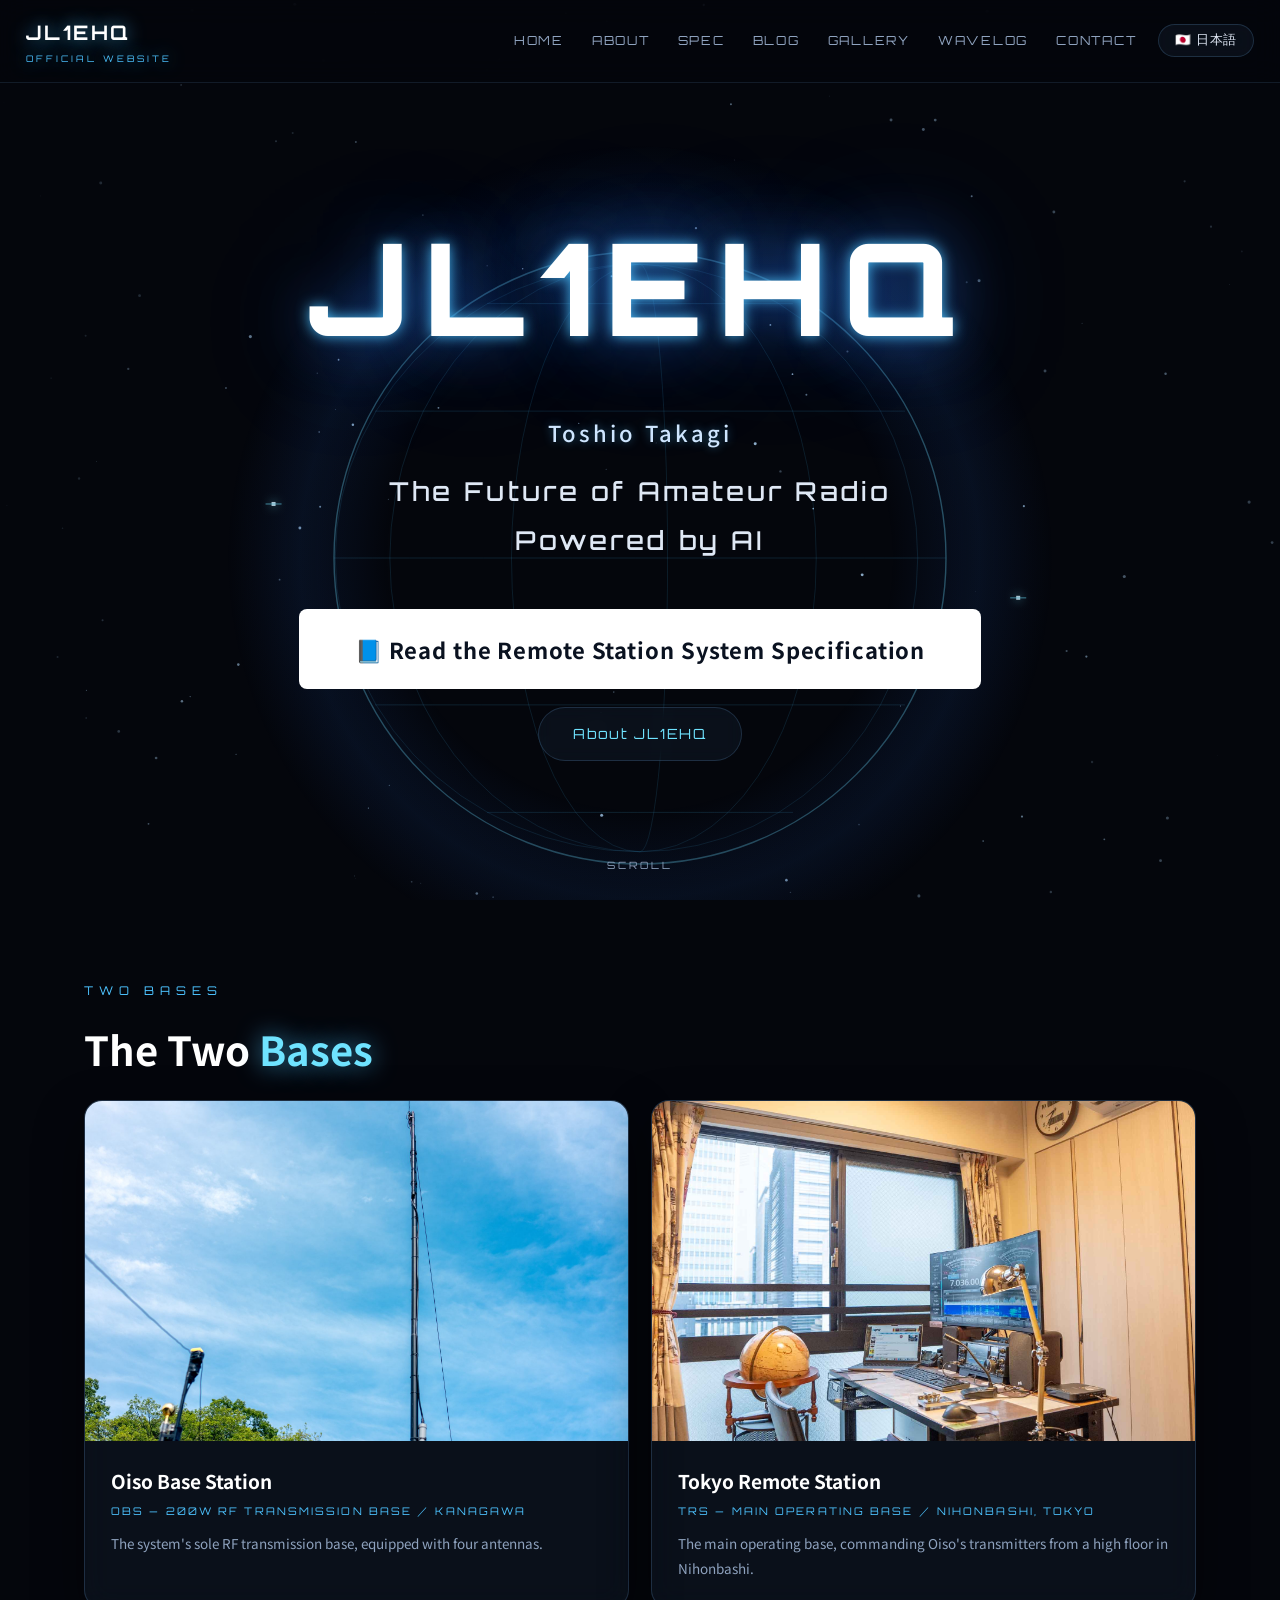
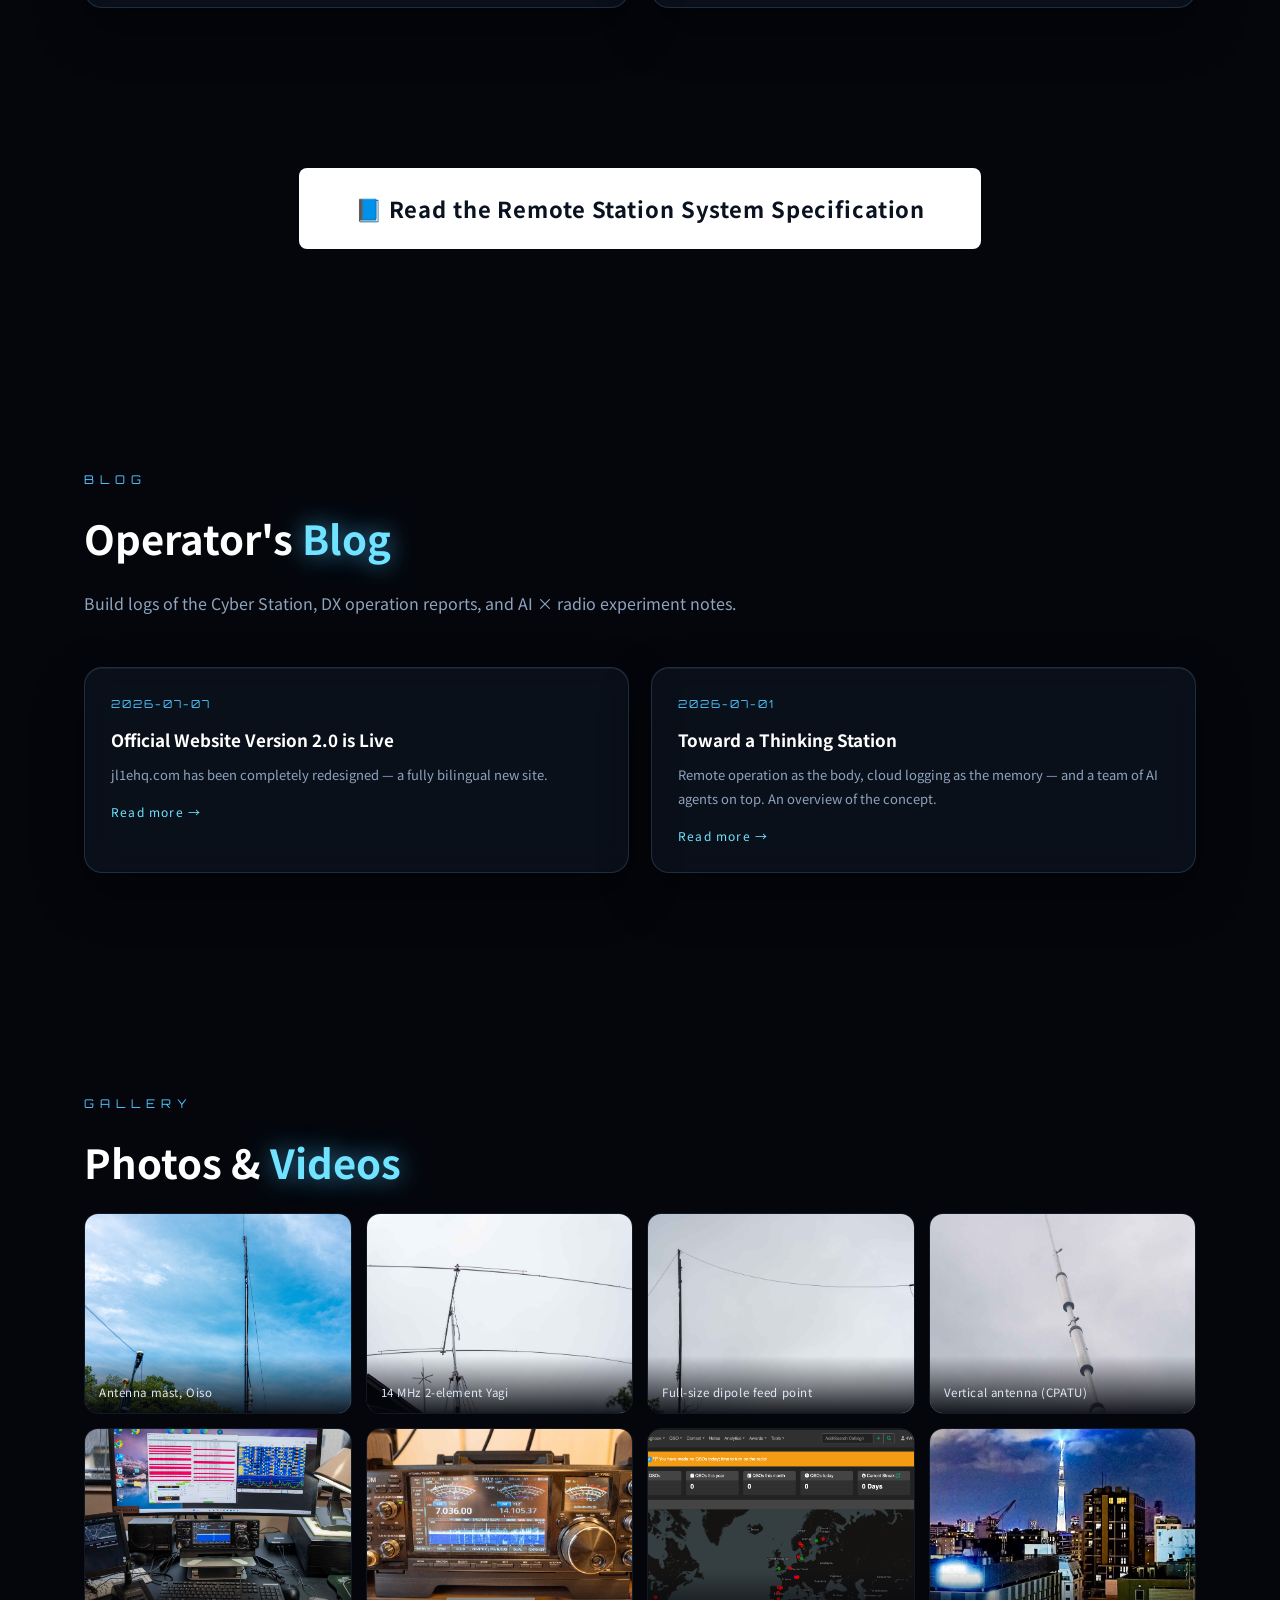
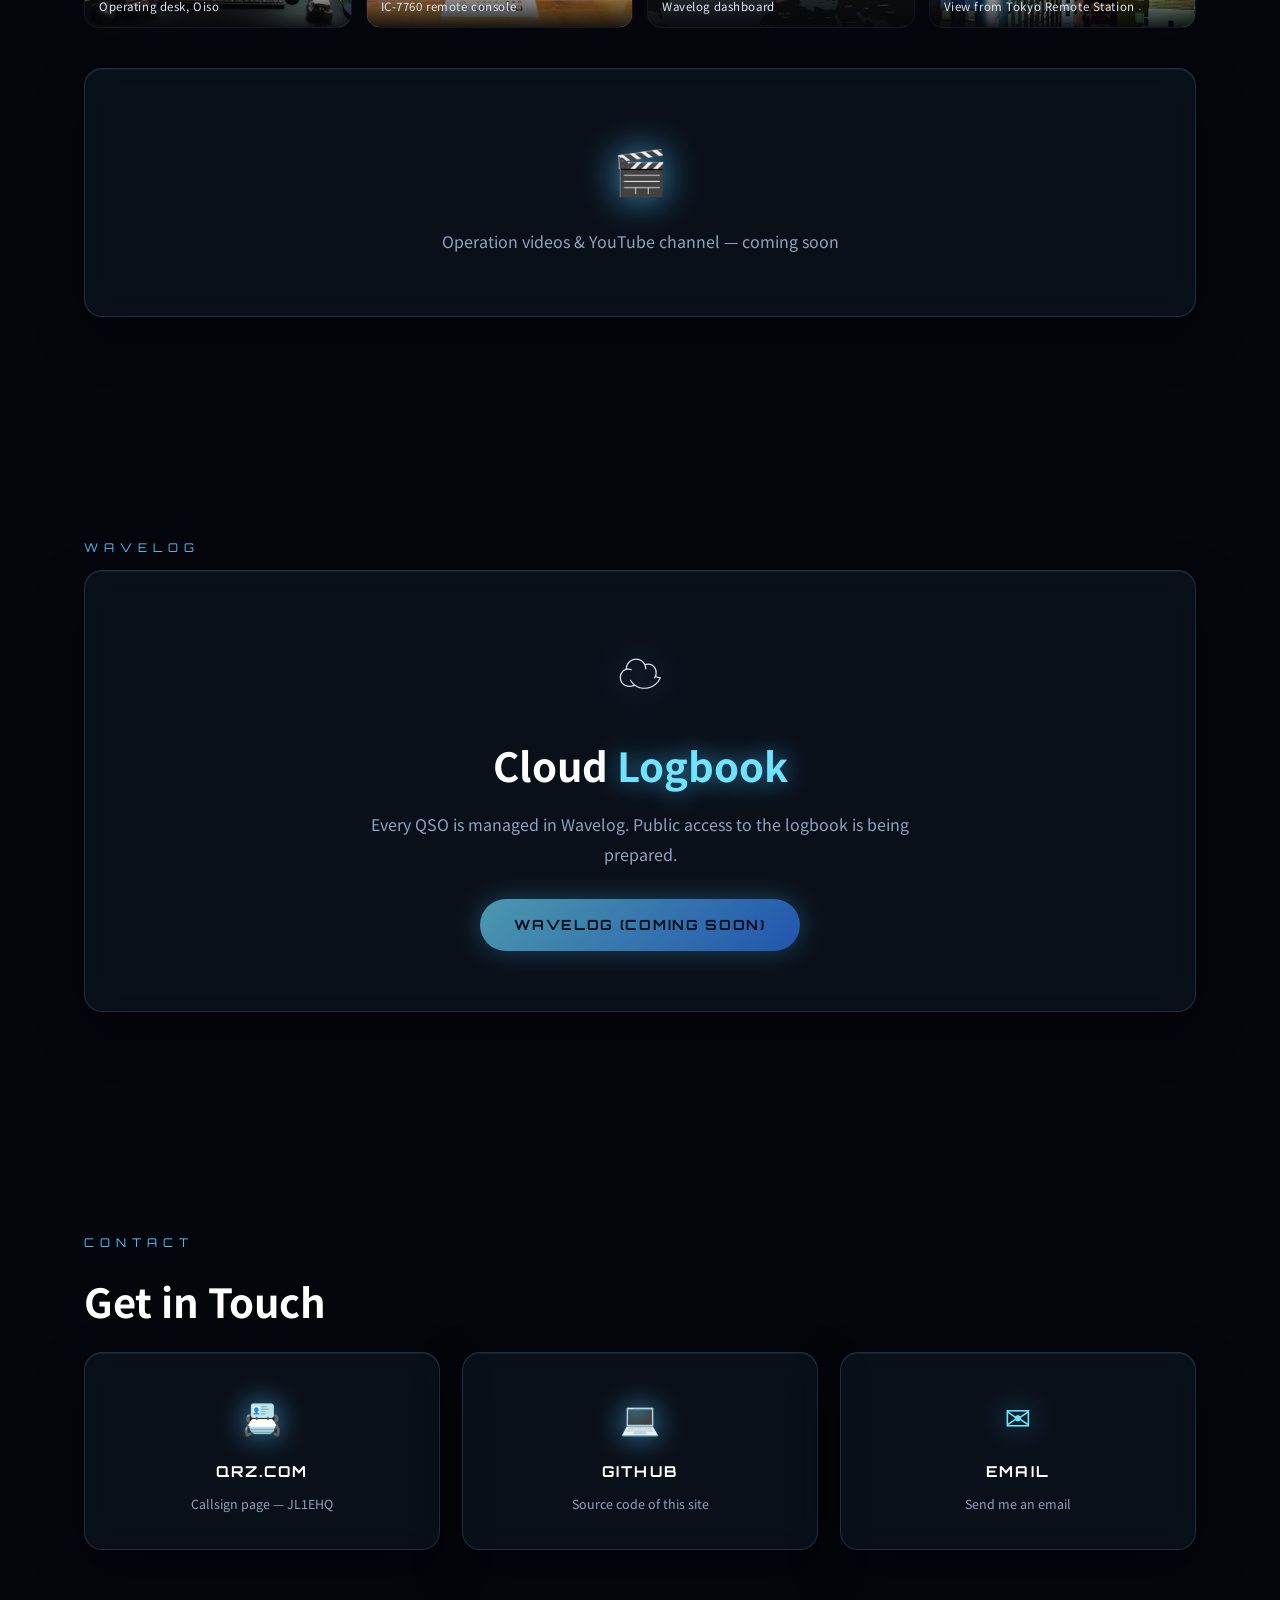
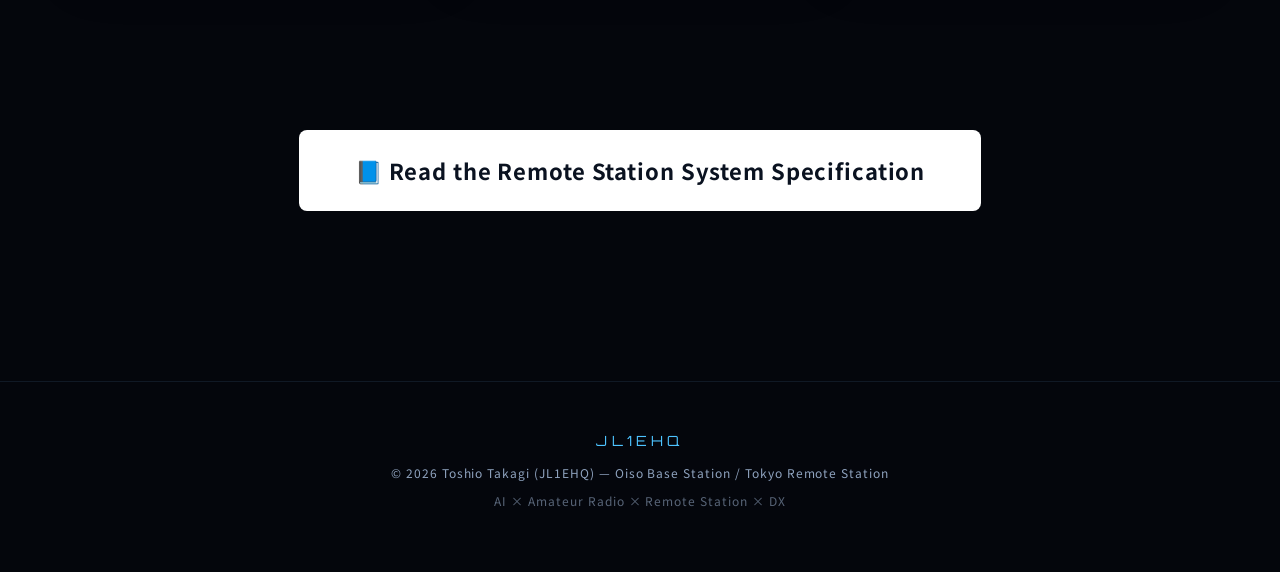
==== index.html @ 2355b031 "Add operator name under JL1EHQ on hero (ja/en) Co-Authored-By: Claude Fable 5 <noreply@anthropic.com" ====
<!DOCTYPE html>
<html lang="ja" class="lang-ja">
<head>
<meta charset="utf-8">
<meta name="viewport" content="width=device-width, initial-scale=1">
<title>JL1EHQ Official Website — AI × Amateur Radio × Remote Station × DX</title>
<meta name="description" content="JL1EHQ（髙木俊郎）公式サイト。AIと共創するアマチュア無線革命 — 大磯200W HF固定局を東京・日本橋から遠隔運用し、クラウドログとAIエージェントで進化する次世代無線局。The Future of Amateur Radio, Powered by AI.">
<meta name="keywords" content="JL1EHQ, アマチュア無線, Amateur Radio, AI, Remote Station, DX, IC-7760, Wavelog, リモート運用">
<link rel="canonical" href="https://jl1ehq.com/">
<!-- OGP -->
<meta property="og:type" content="website">
<meta property="og:site_name" content="JL1EHQ Official Website">
<meta property="og:title" content="JL1EHQ — The Future of Amateur Radio, Powered by AI">
<meta property="og:description" content="AIと共創するアマチュア無線革命。大磯200W HF固定局×東京リモート運用×クラウドログ×AIエージェント。">
<meta property="og:url" content="https://jl1ehq.com/">
<meta property="og:image" content="https://jl1ehq.com/images/antenna_mast.jpg">
<meta name="twitter:card" content="summary_large_image">
<link rel="icon" type="image/svg+xml" href="favicon.svg">
<link rel="apple-touch-icon" href="favicon.svg">
<!-- fonts (minimal external) -->
<link rel="preconnect" href="https://fonts.googleapis.com">
<link rel="preconnect" href="https://fonts.gstatic.com" crossorigin>
<link href="https://fonts.googleapis.com/css2?family=Orbitron:wght@500;700;800&family=Noto+Sans+JP:wght@400;500;700&display=swap" rel="stylesheet">
<link rel="stylesheet" href="assets/v2.css">
<script type="application/ld+json">
{"@context":"https://schema.org","@type":"WebSite","name":"JL1EHQ Official Website","url":"https://jl1ehq.com/","description":"AI × Amateur Radio × Remote Station × DX","author":{"@type":"Person","name":"Toshio Takagi","alternateName":"JL1EHQ"}}
</script>
</head>
<body>

<header class="hdr">
  <a class="logo display" href="#home">JL1EHQ<small>OFFICIAL WEBSITE</small></a>
  <div style="display:flex;align-items:center">
    <nav class="nav" id="nav">
      <a href="#home">HOME</a>
      <a href="spec.html#profile">ABOUT</a>
      <a href="spec.html"><span class="ja">仕様書</span><span class="en">SPEC</span></a>
      <a href="#blog">BLOG</a>
      <a href="#gallery">GALLERY</a>
      <a href="#wavelog">WAVELOG</a>
      <a href="#contact">CONTACT</a>
    </nav>
    <button class="lang-btn" id="langBtn">🇺🇸 English</button>
    <button class="burger" id="burger" aria-label="menu"><span></span><span></span><span></span></button>
  </div>
</header>

<!-- ================= HERO ================= -->
<div class="hero" id="home">
  <canvas id="heroCanvas"></canvas>
  <div class="inner">
    <div class="call display">JL1EHQ</div>
    <div class="op-name">
      <span class="ja">たかぎ・としお（髙木俊郎）</span>
      <span class="en">Toshio Takagi</span>
    </div>
    <div class="sub">
      <span class="ja">AIと共創するアマチュア無線革命</span>
      <span class="en en-line">The Future of Amateur Radio<br>Powered by AI</span>
    </div>
    <div class="cta">
      <a class="btn btn-plain big" href="spec.html"><span class="ja">📘 遠隔操作無線局 システム仕様書を読む</span><span class="en">📘 Read the Remote Station System Specification</span></a>
    </div>
    <div class="cta" style="margin-top:18px">
      <a class="btn btn-ghost" href="spec.html#profile"><span class="ja">JL1EHQについて</span><span class="en">About JL1EHQ</span></a>
    </div>
  </div>
  <div class="scroll-hint display">SCROLL</div>
</div>

<!-- ================= TWO BASES (representative photos) ================= -->
<section id="bases" style="padding-top:80px">
  <div class="sec-label reveal">TWO BASES</div>
  <h2 class="sec-title reveal"><span class="ja">2つの<span class="accent">拠点</span></span><span class="en">The Two <span class="accent">Bases</span></span></h2>
  <div class="station-grid">
    <div class="base-card glass reveal">
      <div class="base-photo"><img src="images/antenna_mast.jpg" alt="Oiso Base Station"></div>
      <div class="base-cap">
        <h3><span class="ja">大磯固定基地局</span><span class="en">Oiso Base Station</span></h3>
        <div class="en-name">OBS — 200W RF TRANSMISSION BASE ／ KANAGAWA</div>
        <p><span class="ja">4基のアンテナ群を空に伸ばす、本システム唯一の電波送信基地。</span><span class="en">The system's sole RF transmission base, equipped with four antennas.</span></p>
      </div>
    </div>
    <div class="base-card glass reveal">
      <div class="base-photo"><img src="images/trs_main.jpg" alt="Tokyo Remote Station"></div>
      <div class="base-cap">
        <h3><span class="ja">東京リモート局</span><span class="en">Tokyo Remote Station</span></h3>
        <div class="en-name">TRS — MAIN OPERATING BASE ／ NIHONBASHI, TOKYO</div>
        <p><span class="ja">日本橋の高層階から大磯の電波を操る、メイン運営基地。</span><span class="en">The main operating base, commanding Oiso's transmitters from a high floor in Nihonbashi.</span></p>
      </div>
    </div>
  </div>
</section>



<!-- ================= SPEC ENTRY (mid) ================= -->
<section style="padding-top:20px;text-align:center">
  <div class="spec-link reveal">
    <a class="btn btn-plain big" href="spec.html"><span class="ja">📘 遠隔操作無線局 システム仕様書を読む</span><span class="en">📘 Read the Remote Station System Specification</span></a>
  </div>
</section>

<!-- ================= BLOG ================= -->
<section id="blog">
  <div class="sec-label reveal">BLOG</div>
  <h2 class="sec-title reveal"><span class="ja">局長<span class="accent">ブログ</span></span><span class="en">Operator's <span class="accent">Blog</span></span></h2>
  <p class="sec-lead reveal"><span class="ja">サイバー局の構築記録、DX運用レポート、AI×無線の実験ノート。</span><span class="en">Build logs of the Cyber Station, DX operation reports, and AI × radio experiment notes.</span></p>
  <div class="blog-grid" id="blogGrid"></div>
</section>

<!-- ================= GALLERY ================= -->
<section id="gallery">
  <div class="sec-label reveal">GALLERY</div>
  <h2 class="sec-title reveal"><span class="ja">フォト＆<span class="accent">ムービー</span></span><span class="en">Photos &amp; <span class="accent">Videos</span></span></h2>
  <div class="gallery-grid reveal">
    <div class="g-item"><img src="images/antenna_mast.jpg" alt="" loading="lazy"><div class="cap"><span class="ja">アンテナマスト（大磯）</span><span class="en">Antenna mast, Oiso</span></div></div>
    <div class="g-item"><img src="images/image_007.jpg" alt="" loading="lazy"><div class="cap"><span class="ja">14MHz 2エレ八木</span><span class="en">14 MHz 2-element Yagi</span></div></div>
    <div class="g-item"><img src="images/image_008.jpg" alt="" loading="lazy"><div class="cap"><span class="ja">フルサイズダイポール給電部</span><span class="en">Full-size dipole feed point</span></div></div>
    <div class="g-item"><img src="images/image_009.jpg" alt="" loading="lazy"><div class="cap"><span class="ja">バーチカルアンテナ</span><span class="en">Vertical antenna (CPATU)</span></div></div>
    <div class="g-item"><img src="images/image_004.jpg" alt="" loading="lazy"><div class="cap"><span class="ja">大磯 運用卓</span><span class="en">Operating desk, Oiso</span></div></div>
    <div class="g-item"><img src="images/image_015.jpg" alt="" loading="lazy"><div class="cap"><span class="ja">IC-7760 リモートコンソール</span><span class="en">IC-7760 remote console</span></div></div>
    <div class="g-item"><img src="images/image_038.png" alt="" loading="lazy"><div class="cap"><span class="ja">Wavelog ダッシュボード</span><span class="en">Wavelog dashboard</span></div></div>
    <div class="g-item"><img src="images/image_016.jpg" alt="" loading="lazy"><div class="cap"><span class="ja">東京リモート局からの眺望</span><span class="en">View from Tokyo Remote Station</span></div></div>
  </div>
  <div class="video-wrap reveal">
    <div class="wavelog-box glass" id="videoPlaceholder">
      <div class="icon">🎬</div>
      <p style="color:var(--text-dim)"><span class="ja">運用動画・YouTube チャンネルは近日公開</span><span class="en">Operation videos &amp; YouTube channel — coming soon</span></p>
    </div>
  </div>
</section>

<!-- ================= WAVELOG ================= -->
<section id="wavelog">
  <div class="sec-label reveal">WAVELOG</div>
  <div class="wavelog-box glass reveal">
    <div class="icon">☁️</div>
    <h2 class="sec-title" style="margin-bottom:8px"><span class="ja">クラウド<span class="accent">ログブック</span></span><span class="en">Cloud <span class="accent">Logbook</span></span></h2>
    <p class="sec-lead" style="margin:0 auto 30px;max-width:560px"><span class="ja">全QSOはWavelogで一元管理。ログブックの一般公開は準備中です。</span><span class="en">Every QSO is managed in Wavelog. Public access to the logbook is being prepared.</span></p>
    <a class="btn btn-primary" href="#wavelog" aria-disabled="true" style="opacity:.65;cursor:default">WAVELOG <span class="ja">（準備中）</span><span class="en">(COMING SOON)</span></a>
  </div>
</section>

<!-- ================= CONTACT ================= -->
<section id="contact">
  <div class="sec-label reveal">CONTACT</div>
  <h2 class="sec-title reveal"><span class="ja">コンタクト</span><span class="en">Get in Touch</span></h2>
  <div class="contact-grid">
    <a class="contact-card glass reveal" href="https://www.qrz.com/db/JL1EHQ" target="_blank" rel="noopener">
      <div class="icon">📇</div><h3>QRZ.COM</h3>
      <p><span class="ja">JL1EHQ の局情報ページ</span><span class="en">Callsign page — JL1EHQ</span></p>
    </a>
    <a class="contact-card glass reveal" href="https://github.com/tkgtokyo2014-web" target="_blank" rel="noopener">
      <div class="icon">💻</div><h3>GITHUB</h3>
      <p><span class="ja">このサイトのソースコード</span><span class="en">Source code of this site</span></p>
    </a>
    <a class="contact-card glass reveal" href="#contact" id="emailLink">
      <div class="icon">✉️</div><h3>EMAIL</h3>
      <p><span class="ja">メールでのご連絡はこちら</span><span class="en">Send me an email</span></p>
    </a>
  </div>
</section>

<section style="padding-top:40px;text-align:center">
  <div class="spec-link reveal">
    <a class="btn btn-plain big" href="spec.html"><span class="ja">📘 遠隔操作無線局 システム仕様書を読む</span><span class="en">📘 Read the Remote Station System Specification</span></a>
  </div>
</section>

<footer>
  <div class="f-call display">JL1EHQ</div>
  <div><span class="ja">© 2026 髙木俊郎（JL1EHQ）— Oiso Base Station ／ Tokyo Remote Station</span>
  <span class="en">© 2026 Toshio Takagi (JL1EHQ) — Oiso Base Station / Tokyo Remote Station</span></div>
  <div style="margin-top:6px;opacity:.6">AI × Amateur Radio × Remote Station × DX</div>
</footer>

<!-- article overlay -->
<div class="article-view" id="articleView">
  <div class="article-inner glass">
    <button class="article-close" id="articleClose"><span class="ja">✕ 閉じる</span><span class="en">✕ Close</span></button>
    <div id="articleBody"></div>
  </div>
</div>

<!-- lightbox -->
<div class="lightbox" id="lightbox">
  <img id="lbImg" alt="">
  <div class="lb-cap" id="lbCap"></div>
</div>

<script src="assets/v2.js"></script>
</body>
</html>
---- assets/v2.css ----
/* ============================================================
   JL1EHQ Official Website — Version 2.0
   Theme: AI × Amateur Radio × Remote Station × DX
   Design: futuristic / luxury / black / blue-glow / glass
   ============================================================ */
:root {
  --bg: #04060c;
  --bg-2: #070b16;
  --glow: #4dc3ff;
  --glow-2: #2f7cff;
  --cyan: #6fe3ff;
  --text: #dfe8f5;
  --text-dim: #8fa3bf;
  --gold: #d4af6a;
  --glass: rgba(120, 180, 255, 0.06);
  --glass-border: rgba(120, 190, 255, 0.18);
  --radius: 18px;
}
* { box-sizing: border-box; margin: 0; padding: 0; }
html { scroll-behavior: smooth; }
body {
  background: var(--bg);
  color: var(--text);
  font-family: "Noto Sans JP", "Hiragino Sans", system-ui, sans-serif;
  line-height: 1.85;
  overflow-x: hidden;
}
img { max-width: 100%; display: block; }
a { color: var(--cyan); text-decoration: none; }

/* ---- language toggle (CSS-driven) ---- */
html.lang-en .ja { display: none !important; }
html.lang-ja .en { display: none !important; }

.display { font-family: "Orbitron", "Noto Sans JP", sans-serif; letter-spacing: .12em; }

/* ============ header ============ */
.hdr {
  position: fixed; inset: 0 0 auto 0; z-index: 100;
  display: flex; align-items: center; justify-content: space-between;
  padding: 14px 26px;
  background: rgba(4, 6, 12, 0.55);
  backdrop-filter: blur(14px); -webkit-backdrop-filter: blur(14px);
  border-bottom: 1px solid rgba(120, 190, 255, 0.12);
}
.hdr .logo {
  font-size: 20px; color: #fff; font-weight: 700;
  text-shadow: 0 0 18px rgba(77, 195, 255, .8);
}
.hdr .logo small { display: block; font-size: 9px; color: var(--glow); letter-spacing: .34em; font-weight: 400; }
.nav { display: flex; gap: 4px; align-items: center; }
.nav a {
  color: var(--text-dim); font-size: 12.5px; letter-spacing: .14em;
  padding: 8px 12px; border-radius: 8px; transition: .25s;
  font-family: "Orbitron", sans-serif;
}
.nav a:hover { color: #fff; background: rgba(77,195,255,.1); text-shadow: 0 0 12px var(--glow); }
.lang-btn {
  margin-left: 10px; cursor: pointer;
  border: 1px solid var(--glass-border); border-radius: 999px;
  background: var(--glass); color: var(--text);
  padding: 7px 16px; font-size: 12.5px; letter-spacing: .05em;
  transition: .25s; backdrop-filter: blur(8px);
}
.lang-btn:hover { border-color: var(--glow); box-shadow: 0 0 16px rgba(77,195,255,.35); }
.burger { display: none; background: none; border: none; cursor: pointer; padding: 8px; }
.burger span { display: block; width: 22px; height: 2px; background: var(--cyan); margin: 5px 0; border-radius: 2px; transition: .3s; }

/* ============ hero ============ */
.hero {
  position: relative; min-height: 100svh;
  display: flex; flex-direction: column; justify-content: center; align-items: center;
  text-align: center; padding: 90px 20px 60px; overflow: hidden;
}
#heroCanvas { position: absolute; inset: 0; width: 100%; height: 100%; }
.hero::after {
  content: ""; position: absolute; inset: 0;
  background: radial-gradient(ellipse at 50% 62%, transparent 30%, var(--bg) 92%);
  pointer-events: none;
}
.hero > .inner { position: relative; z-index: 2; }
.hero .call {
  font-size: clamp(56px, 11vw, 128px); font-weight: 800; color: #fff;
  text-shadow: 0 0 14px rgba(77,195,255,.9), 0 0 60px rgba(47,124,255,.55), 0 0 120px rgba(47,124,255,.35);
  animation: pulse-glow 4.5s ease-in-out infinite;
}
@keyframes pulse-glow {
  0%,100% { text-shadow: 0 0 14px rgba(77,195,255,.9), 0 0 60px rgba(47,124,255,.5); }
  50%      { text-shadow: 0 0 22px rgba(111,227,255,1), 0 0 90px rgba(47,124,255,.8), 0 0 160px rgba(47,124,255,.5); }
}
.hero .op-name {
  margin-top: 6px; font-size: clamp(15px, 2.4vw, 22px);
  color: #cfe6ff; letter-spacing: .14em; font-weight: 500;
  text-shadow: 0 0 10px rgba(77,195,255,.45);
}
.hero .sub {
  margin-top: 14px; font-size: clamp(16px, 3vw, 26px);
  color: var(--text); letter-spacing: .12em; font-weight: 500;
}
.hero .sub .en-line { font-family: "Orbitron", sans-serif; }
.hero .tags { margin-top: 30px; display: flex; flex-wrap: wrap; gap: 10px; justify-content: center; }
.hero .tags span {
  border: 1px solid var(--glass-border); background: var(--glass);
  backdrop-filter: blur(10px); border-radius: 999px;
  padding: 7px 18px; font-size: 12px; letter-spacing: .18em; color: var(--cyan);
  font-family: "Orbitron", sans-serif;
}
.hero .cta { margin-top: 44px; display: flex; gap: 16px; flex-wrap: wrap; justify-content: center; }
.btn {
  display: inline-block; padding: 13px 34px; border-radius: 999px;
  font-size: 14px; letter-spacing: .12em; transition: .3s; cursor: pointer;
  font-family: "Orbitron", "Noto Sans JP", sans-serif;
}
.btn-primary {
  color: #02101c; background: linear-gradient(135deg, var(--cyan), var(--glow-2));
  box-shadow: 0 0 26px rgba(77,195,255,.45); font-weight: 700;
}
.btn-primary:hover { box-shadow: 0 0 46px rgba(77,195,255,.8); transform: translateY(-2px); }
.btn-plain {
  background: #fff; color: #0a1220; font-weight: 700; border-radius: 8px;
  font-family: "Noto Sans JP", sans-serif; letter-spacing: .04em;
}
.btn-plain:hover { background: #e8eef7; transform: translateY(-2px); }
.btn-plain.big { font-size: clamp(17px, 2.4vw, 22px); padding: 20px 56px; }
.btn-ghost { color: var(--cyan); border: 1px solid var(--glass-border); background: var(--glass); backdrop-filter: blur(8px); }
.btn-ghost:hover { border-color: var(--glow); box-shadow: 0 0 22px rgba(77,195,255,.35); transform: translateY(-2px); }
.scroll-hint {
  position: absolute; bottom: 26px; left: 50%; transform: translateX(-50%);
  color: var(--text-dim); font-size: 10px; letter-spacing: .3em; z-index: 2;
  animation: floaty 2.6s ease-in-out infinite;
}
@keyframes floaty { 0%,100% { transform: translate(-50%, 0);} 50% { transform: translate(-50%, 8px);} }

/* ============ sections ============ */
section { position: relative; padding: 110px 24px; max-width: 1160px; margin: 0 auto; }
.sec-label {
  font-family: "Orbitron", sans-serif; color: var(--glow);
  font-size: 12px; letter-spacing: .5em; margin-bottom: 10px;
}
.sec-title { font-size: clamp(26px, 4.5vw, 40px); color: #fff; font-weight: 700; margin-bottom: 14px; }
.sec-title .accent { color: var(--cyan); text-shadow: 0 0 24px rgba(77,195,255,.7); }
.sec-lead { color: var(--text-dim); max-width: 720px; margin-bottom: 48px; }

/* reveal on scroll */
.reveal { opacity: 0; transform: translateY(34px); transition: opacity .8s ease, transform .8s ease; }
.reveal.on { opacity: 1; transform: none; }

/* glass card */
.glass {
  background: var(--glass);
  border: 1px solid var(--glass-border);
  border-radius: var(--radius);
  backdrop-filter: blur(14px); -webkit-backdrop-filter: blur(14px);
  box-shadow: inset 0 1px 0 rgba(255,255,255,.06), 0 20px 50px rgba(0,0,0,.45);
  transition: .35s;
}
.glass:hover { border-color: rgba(120,190,255,.4); box-shadow: inset 0 1px 0 rgba(255,255,255,.08), 0 24px 60px rgba(0,0,0,.5), 0 0 40px rgba(47,124,255,.15); transform: translateY(-4px); }

/* ============ cyber station ============ */
.grid { display: grid; gap: 22px; }
.grid.c3 { grid-template-columns: repeat(auto-fit, minmax(300px, 1fr)); }
.cyber-card { padding: 30px 28px; position: relative; overflow: hidden; }
.cyber-card::before {
  content: ""; position: absolute; top: 0; left: 0; right: 0; height: 1px;
  background: linear-gradient(90deg, transparent, var(--glow), transparent);
  opacity: .6;
}
.cyber-card .icon { font-size: 30px; margin-bottom: 14px; filter: drop-shadow(0 0 12px rgba(77,195,255,.7)); }
.cyber-card h3 { font-family: "Orbitron", "Noto Sans JP", sans-serif; color: #fff; font-size: 17px; letter-spacing: .08em; margin-bottom: 4px; }
.cyber-card .jp-name { color: var(--glow); font-size: 12px; margin-bottom: 12px; letter-spacing: .1em; }
.cyber-card p { color: var(--text-dim); font-size: 13.5px; }
.ver-badge {
  display: inline-block; margin-bottom: 26px;
  border: 1px solid rgba(212,175,106,.5); color: var(--gold);
  padding: 6px 20px; border-radius: 999px; font-size: 12px; letter-spacing: .3em;
  font-family: "Orbitron", sans-serif;
  box-shadow: 0 0 18px rgba(212,175,106,.15);
}

/* ============ two bases ============ */
.base-card { overflow: hidden; padding: 0; }
.base-photo { overflow: hidden; aspect-ratio: 16/10; }
.base-photo img { width: 100%; height: 100%; object-fit: cover; transition: .6s; }
.base-card:hover .base-photo img { transform: scale(1.05); }
.base-cap { padding: 22px 26px 26px; }
.base-cap h3 { color: #fff; font-size: 19px; margin-bottom: 4px; }
.base-cap .en-name { color: var(--glow); font-family: "Orbitron", sans-serif; font-size: 10.5px; letter-spacing: .2em; margin-bottom: 10px; }
.base-cap p { color: var(--text-dim); font-size: 13.5px; }

/* ============ about ============ */
.about-grid { display: grid; grid-template-columns: 300px 1fr; gap: 48px; align-items: start; }
.about-grid .photo { border-radius: var(--radius); overflow: hidden; position: relative; }
.about-grid .photo img { filter: saturate(.95); }
.about-grid .photo::after {
  content: ""; position: absolute; inset: 0;
  border: 1px solid var(--glass-border); border-radius: var(--radius);
  box-shadow: inset 0 0 40px rgba(4,6,12,.35);
}
.about-name { font-size: 24px; color: #fff; margin-bottom: 2px; }
.about-call { color: var(--cyan); font-family: "Orbitron", sans-serif; font-size: 13px; letter-spacing: .2em; margin-bottom: 22px; }
.about-text p { color: var(--text-dim); font-size: 14.5px; margin-bottom: 14px; }
.about-text b { color: var(--text); }
.timeline { margin-top: 28px; border-left: 1px solid var(--glass-border); padding-left: 22px; }
.timeline li { list-style: none; margin-bottom: 14px; position: relative; font-size: 13.5px; color: var(--text-dim); }
.timeline li::before {
  content: ""; position: absolute; left: -26px; top: 8px;
  width: 7px; height: 7px; border-radius: 50%;
  background: var(--glow); box-shadow: 0 0 10px var(--glow);
}
.timeline .t { color: var(--cyan); font-family: "Orbitron", sans-serif; font-size: 11px; letter-spacing: .1em; display: block; }

/* ============ station ============ */
.station-grid { display: grid; grid-template-columns: 1fr 1fr; gap: 22px; }
.station-card { padding: 28px; }
.station-card img { border-radius: 12px; margin-bottom: 18px; border: 1px solid rgba(120,190,255,.12); }
.station-card h3 { color: #fff; font-size: 18px; margin-bottom: 2px; }
.station-card .en-name { color: var(--glow); font-family: "Orbitron", sans-serif; font-size: 11px; letter-spacing: .22em; margin-bottom: 12px; }
.station-card p { color: var(--text-dim); font-size: 13.5px; }
.diagram-wrap { margin-top: 22px; padding: 26px; }
.diagram-wrap img { border-radius: 12px; background: #fff; }
.spec-link { margin-top: 30px; text-align: center; }

/* ============ blog ============ */
.blog-grid { display: grid; grid-template-columns: repeat(auto-fit, minmax(300px, 1fr)); gap: 22px; }
.post-card { padding: 26px 26px 22px; cursor: pointer; }
.post-card .date { color: var(--glow); font-family: "Orbitron", sans-serif; font-size: 11px; letter-spacing: .18em; }
.post-card h3 { color: #fff; font-size: 17px; margin: 10px 0 8px; }
.post-card p { color: var(--text-dim); font-size: 13px; }
.post-card .more { display: inline-block; margin-top: 14px; color: var(--cyan); font-size: 12px; letter-spacing: .1em; }
/* article view */
.article-view { position: fixed; inset: 0; z-index: 200; overflow-y: auto; background: rgba(4,6,12,.92); backdrop-filter: blur(18px); display: none; }
.article-view.open { display: block; }
.article-inner { max-width: 780px; margin: 70px auto 80px; padding: 46px 42px; }
.article-inner h1 { color: #fff; font-size: 26px; margin-bottom: 6px; }
.article-inner .meta { color: var(--glow); font-family: "Orbitron", sans-serif; font-size: 11px; letter-spacing: .2em; margin-bottom: 28px; }
.article-inner h2 { color: var(--cyan); font-size: 19px; margin: 30px 0 12px; }
.article-inner h3 { color: #fff; font-size: 16px; margin: 24px 0 10px; }
.article-inner p, .article-inner li { color: var(--text-dim); font-size: 14.5px; margin-bottom: 12px; }
.article-inner ul { padding-left: 22px; }
.article-inner img { border-radius: 12px; margin: 18px 0; }
.article-inner code { background: rgba(77,195,255,.1); border-radius: 4px; padding: 1px 7px; color: var(--cyan); font-size: 13px; }
.article-close {
  position: sticky; top: 18px; margin-left: auto; display: block;
  background: var(--glass); border: 1px solid var(--glass-border); color: var(--text);
  border-radius: 999px; padding: 8px 22px; cursor: pointer; backdrop-filter: blur(8px);
}
.article-close:hover { border-color: var(--glow); }

/* ============ gallery ============ */
.gallery-grid { display: grid; grid-template-columns: repeat(auto-fill, minmax(240px, 1fr)); gap: 14px; }
.g-item { position: relative; border-radius: 14px; overflow: hidden; cursor: pointer; border: 1px solid rgba(120,190,255,.1); aspect-ratio: 4/3; }
.g-item img { width: 100%; height: 100%; object-fit: cover; transition: .5s; }
.g-item:hover img { transform: scale(1.06); }
.g-item .cap {
  position: absolute; inset: auto 0 0 0; padding: 26px 14px 10px;
  background: linear-gradient(transparent, rgba(4,6,12,.9));
  color: var(--text); font-size: 11.5px; letter-spacing: .05em;
}
.lightbox {
  position: fixed; inset: 0; z-index: 300; background: rgba(2,4,9,.94);
  display: none; align-items: center; justify-content: center; flex-direction: column; padding: 30px;
}
.lightbox.open { display: flex; }
.lightbox img { max-width: min(1100px, 92vw); max-height: 80vh; object-fit: contain; border-radius: 10px; box-shadow: 0 0 80px rgba(47,124,255,.25); }
.lightbox .lb-cap { color: var(--text-dim); margin-top: 16px; font-size: 13px; }
.video-wrap { margin-top: 40px; }
.video-frame { position: relative; padding-top: 56.25%; border-radius: var(--radius); overflow: hidden; border: 1px solid var(--glass-border); }
.video-frame iframe { position: absolute; inset: 0; width: 100%; height: 100%; border: 0; }

/* ============ wavelog / contact ============ */
.wavelog-box { text-align: center; padding: 60px 30px; }
.wavelog-box .icon { font-size: 44px; margin-bottom: 16px; filter: drop-shadow(0 0 18px rgba(77,195,255,.8)); }
.contact-grid { display: grid; grid-template-columns: repeat(auto-fit, minmax(240px, 1fr)); gap: 22px; }
.contact-card { padding: 34px 28px; text-align: center; display: block; }
.contact-card .icon { font-size: 32px; margin-bottom: 12px; filter: drop-shadow(0 0 14px rgba(77,195,255,.7)); }
.contact-card h3 { color: #fff; font-family: "Orbitron", sans-serif; font-size: 15px; letter-spacing: .14em; margin-bottom: 6px; }
.contact-card p { color: var(--text-dim); font-size: 12.5px; }

/* ============ footer ============ */
footer {
  margin-top: 60px; padding: 46px 24px 60px; text-align: center;
  border-top: 1px solid rgba(120,190,255,.1);
  color: var(--text-dim); font-size: 12px; letter-spacing: .08em;
}
footer .f-call { font-family: "Orbitron", sans-serif; color: var(--glow); letter-spacing: .3em; font-size: 14px; margin-bottom: 8px; }

/* ============ responsive ============ */
@media (max-width: 900px) {
  .nav {
    position: fixed; top: 62px; right: 0; flex-direction: column; align-items: flex-end;
    background: rgba(4,6,12,.92); backdrop-filter: blur(16px);
    padding: 18px 26px 22px; border-radius: 0 0 0 18px;
    border: 1px solid rgba(120,190,255,.12); border-top: none;
    transform: translateX(110%); transition: .35s;
  }
  .nav.open { transform: none; }
  .burger { display: block; }
  .about-grid { grid-template-columns: 1fr; }
  .about-grid .photo { max-width: 260px; }
  .station-grid { grid-template-columns: 1fr; }
  section { padding: 80px 20px; }
  .article-inner { margin: 20px 12px 40px; padding: 30px 22px; }
}
@media (prefers-reduced-motion: reduce) {
  .reveal { transition: none; opacity: 1; transform: none; }
  .hero .call { animation: none; }
}
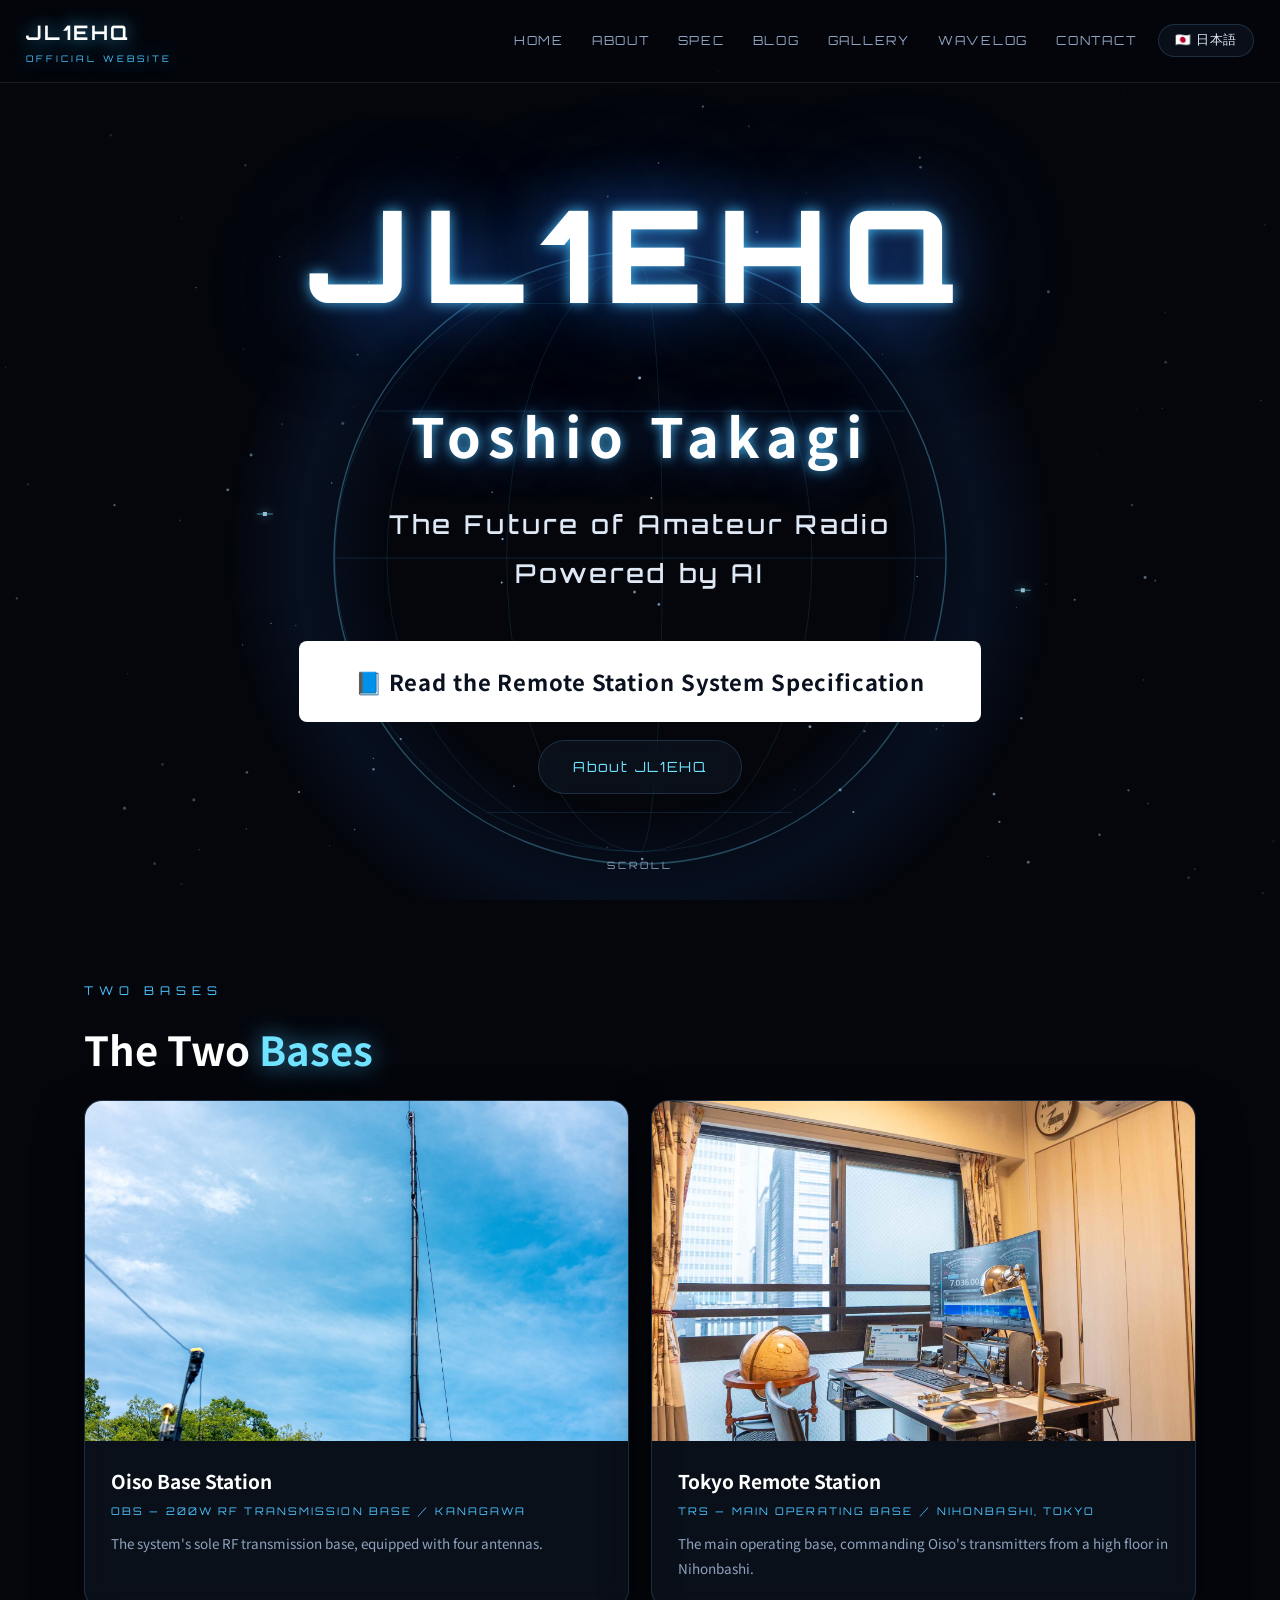
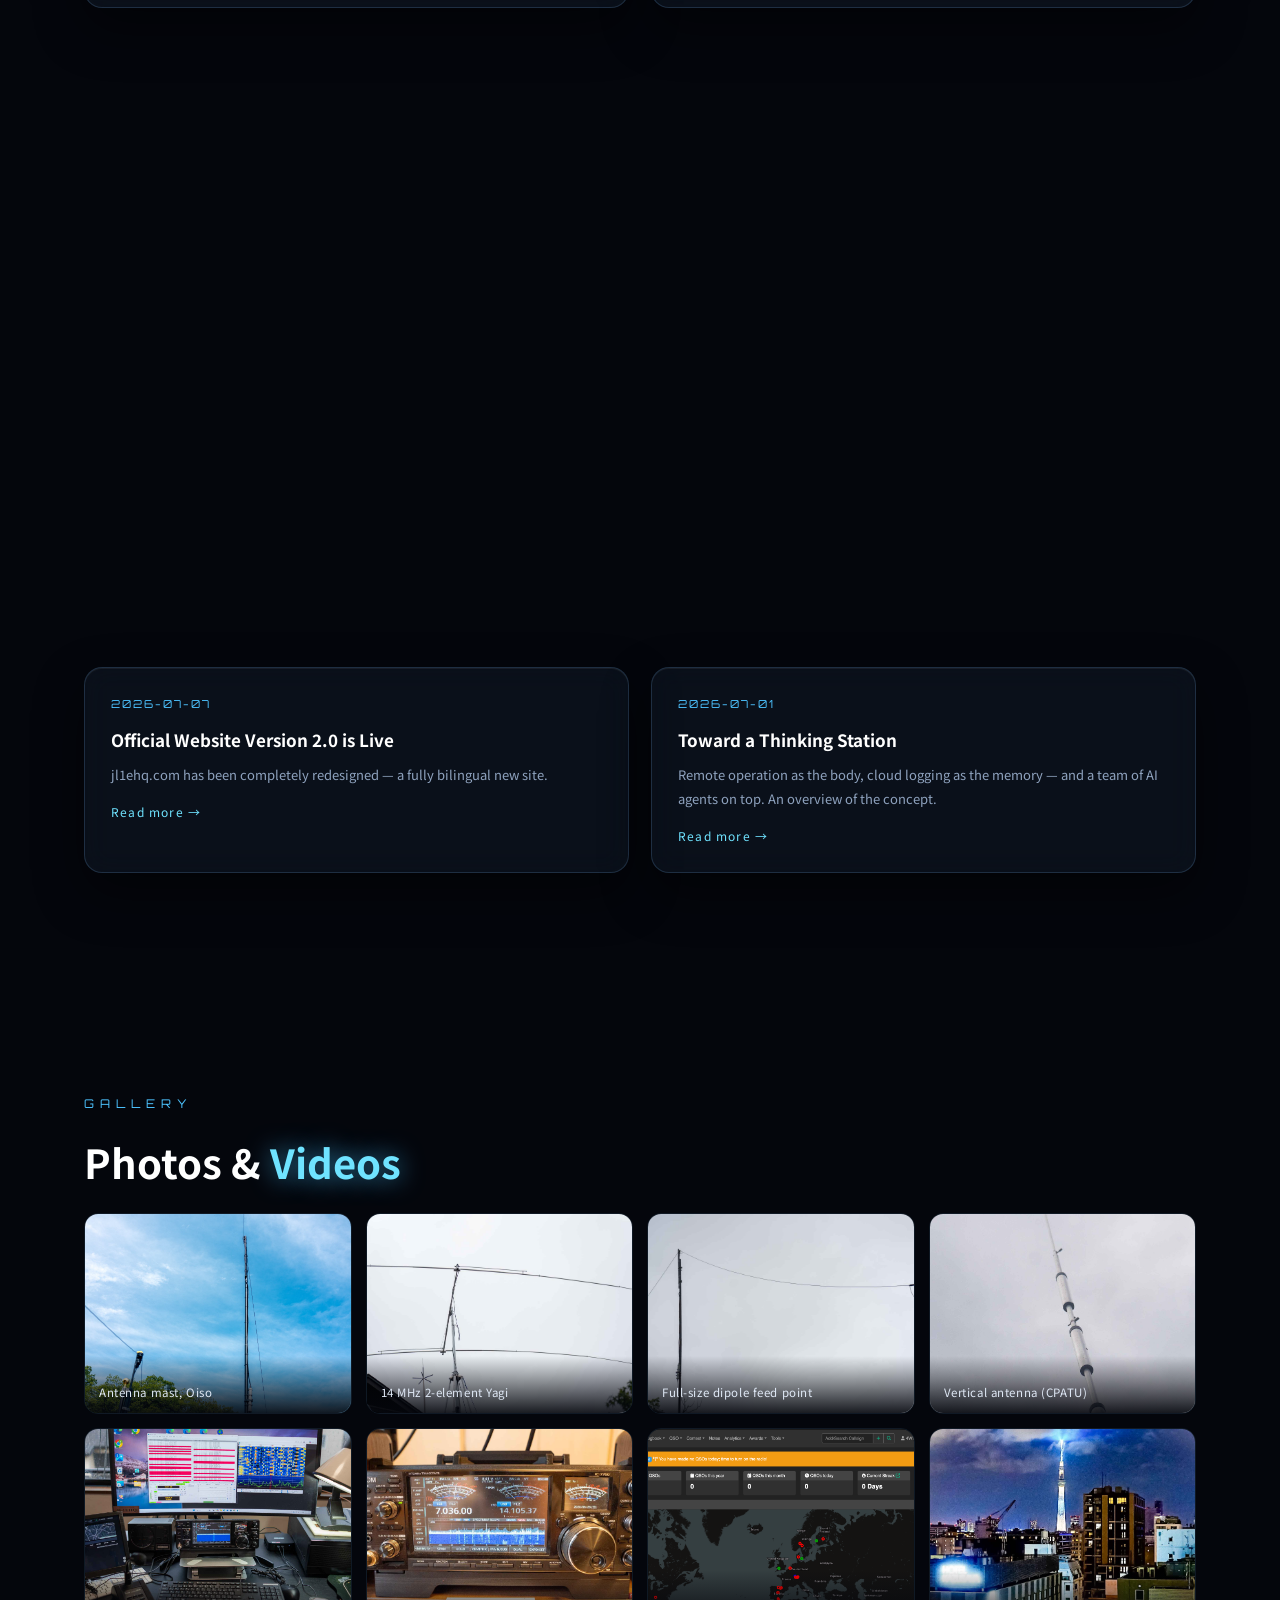
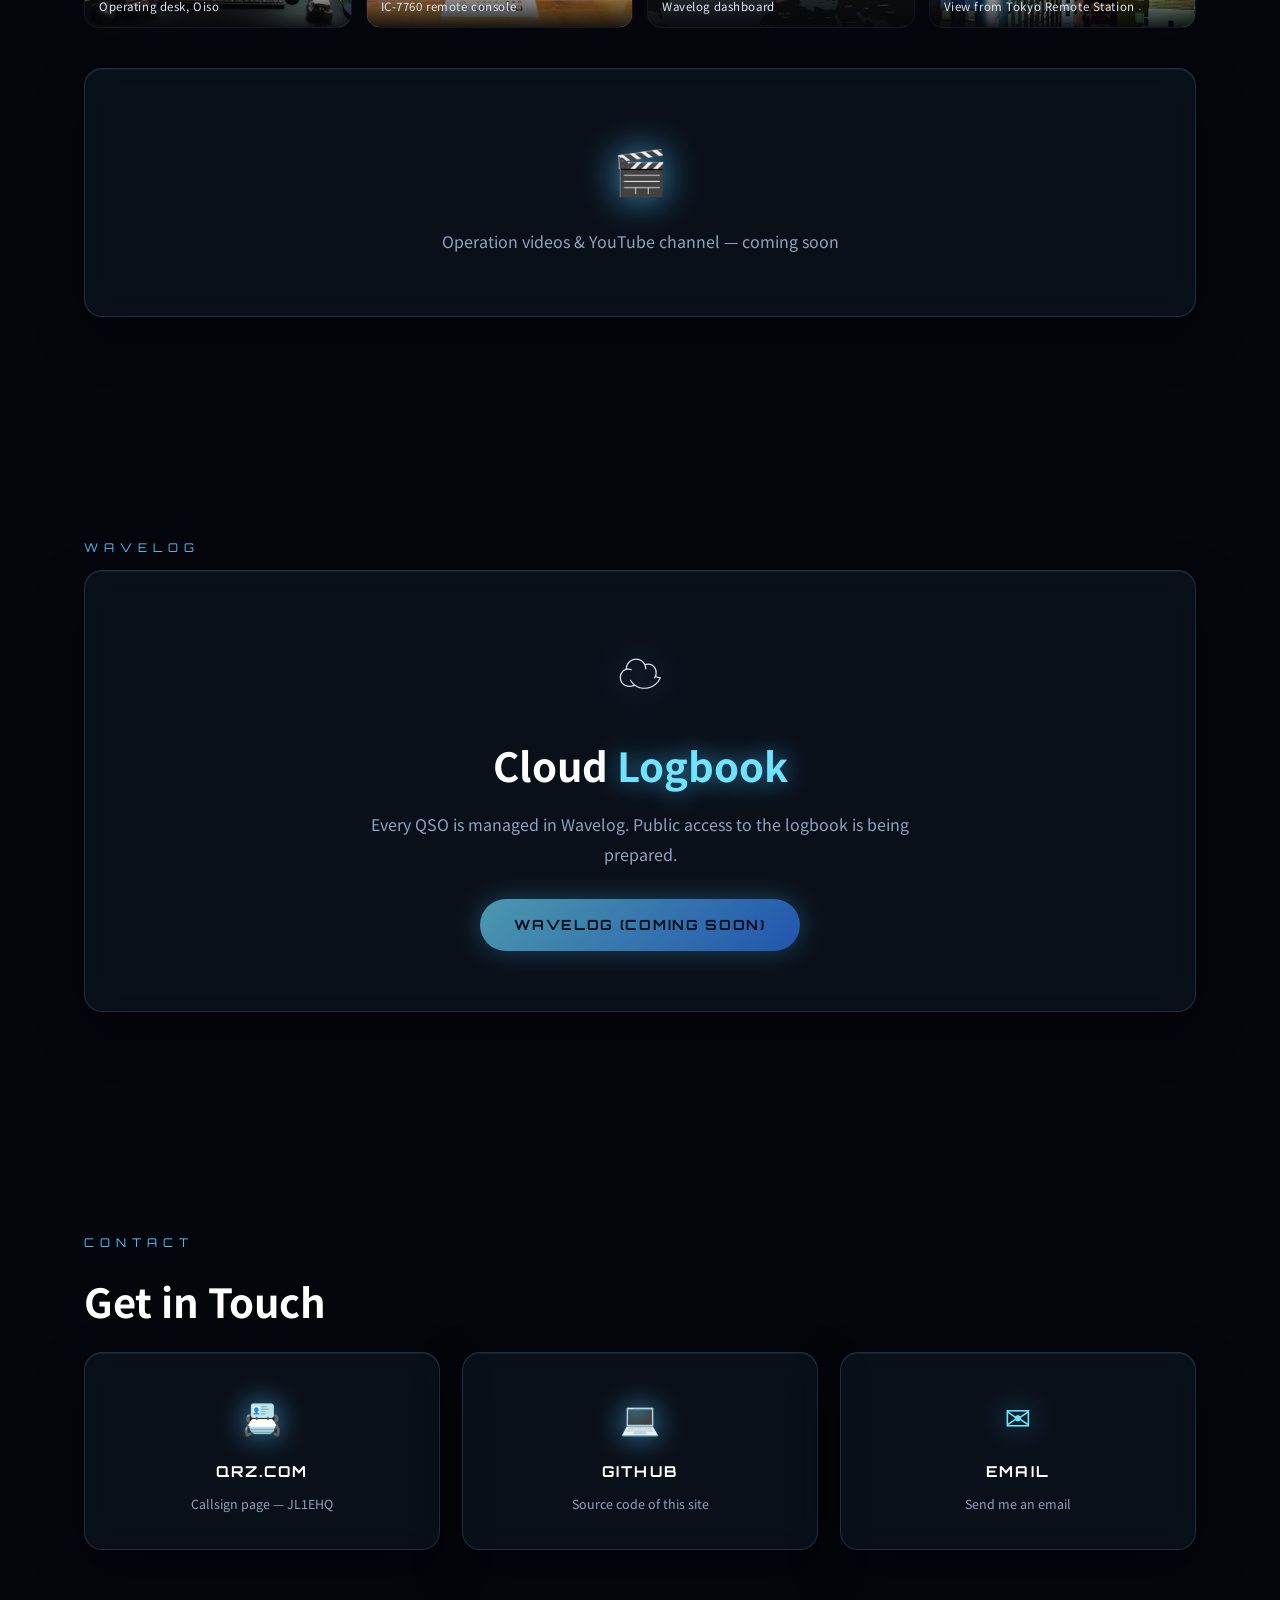
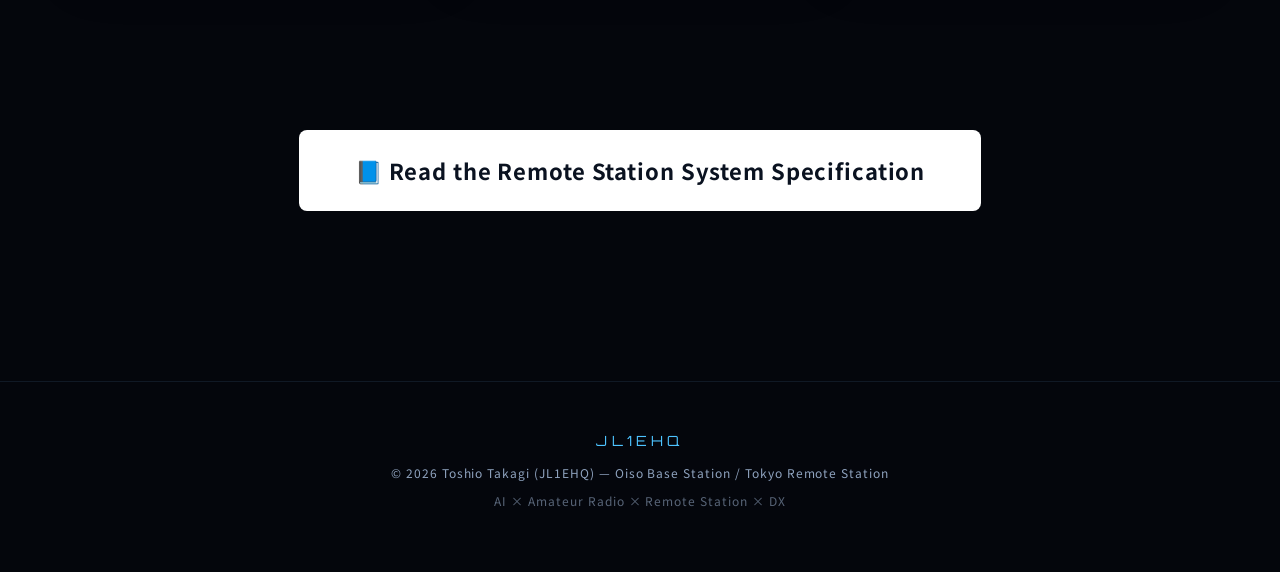
==== commit 05431d3c: "Change name to 高木俊郎（たかぎとしお）and enlarge further Co-Authored-By: Claude Fable 5 <noreply@anthropic.com" ====
--- a/index.html
+++ b/index.html
@@ -51,7 +51,7 @@
   <div class="inner">
     <div class="call display">JL1EHQ</div>
     <div class="op-name">
-      <span class="ja">たかぎ・としお（髙木俊郎）</span>
+      <span class="ja">高木俊郎（たかぎとしお）</span>
       <span class="en">Toshio Takagi</span>
     </div>
     <div class="sub">
--- a/assets/v2.css
+++ b/assets/v2.css
@@ -89,9 +89,9 @@
   50%      { text-shadow: 0 0 22px rgba(111,227,255,1), 0 0 90px rgba(47,124,255,.8), 0 0 160px rgba(47,124,255,.5); }
 }
 .hero .op-name {
-  margin-top: 6px; font-size: clamp(15px, 2.4vw, 22px);
-  color: #cfe6ff; letter-spacing: .14em; font-weight: 500;
-  text-shadow: 0 0 10px rgba(77,195,255,.45);
+  margin-top: 12px; font-size: clamp(28px, 5.5vw, 54px);
+  color: #fff; letter-spacing: .14em; font-weight: 700;
+  text-shadow: 0 0 12px rgba(77,195,255,.9), 0 0 40px rgba(47,124,255,.55);
 }
 .hero .sub {
   margin-top: 14px; font-size: clamp(16px, 3vw, 26px);
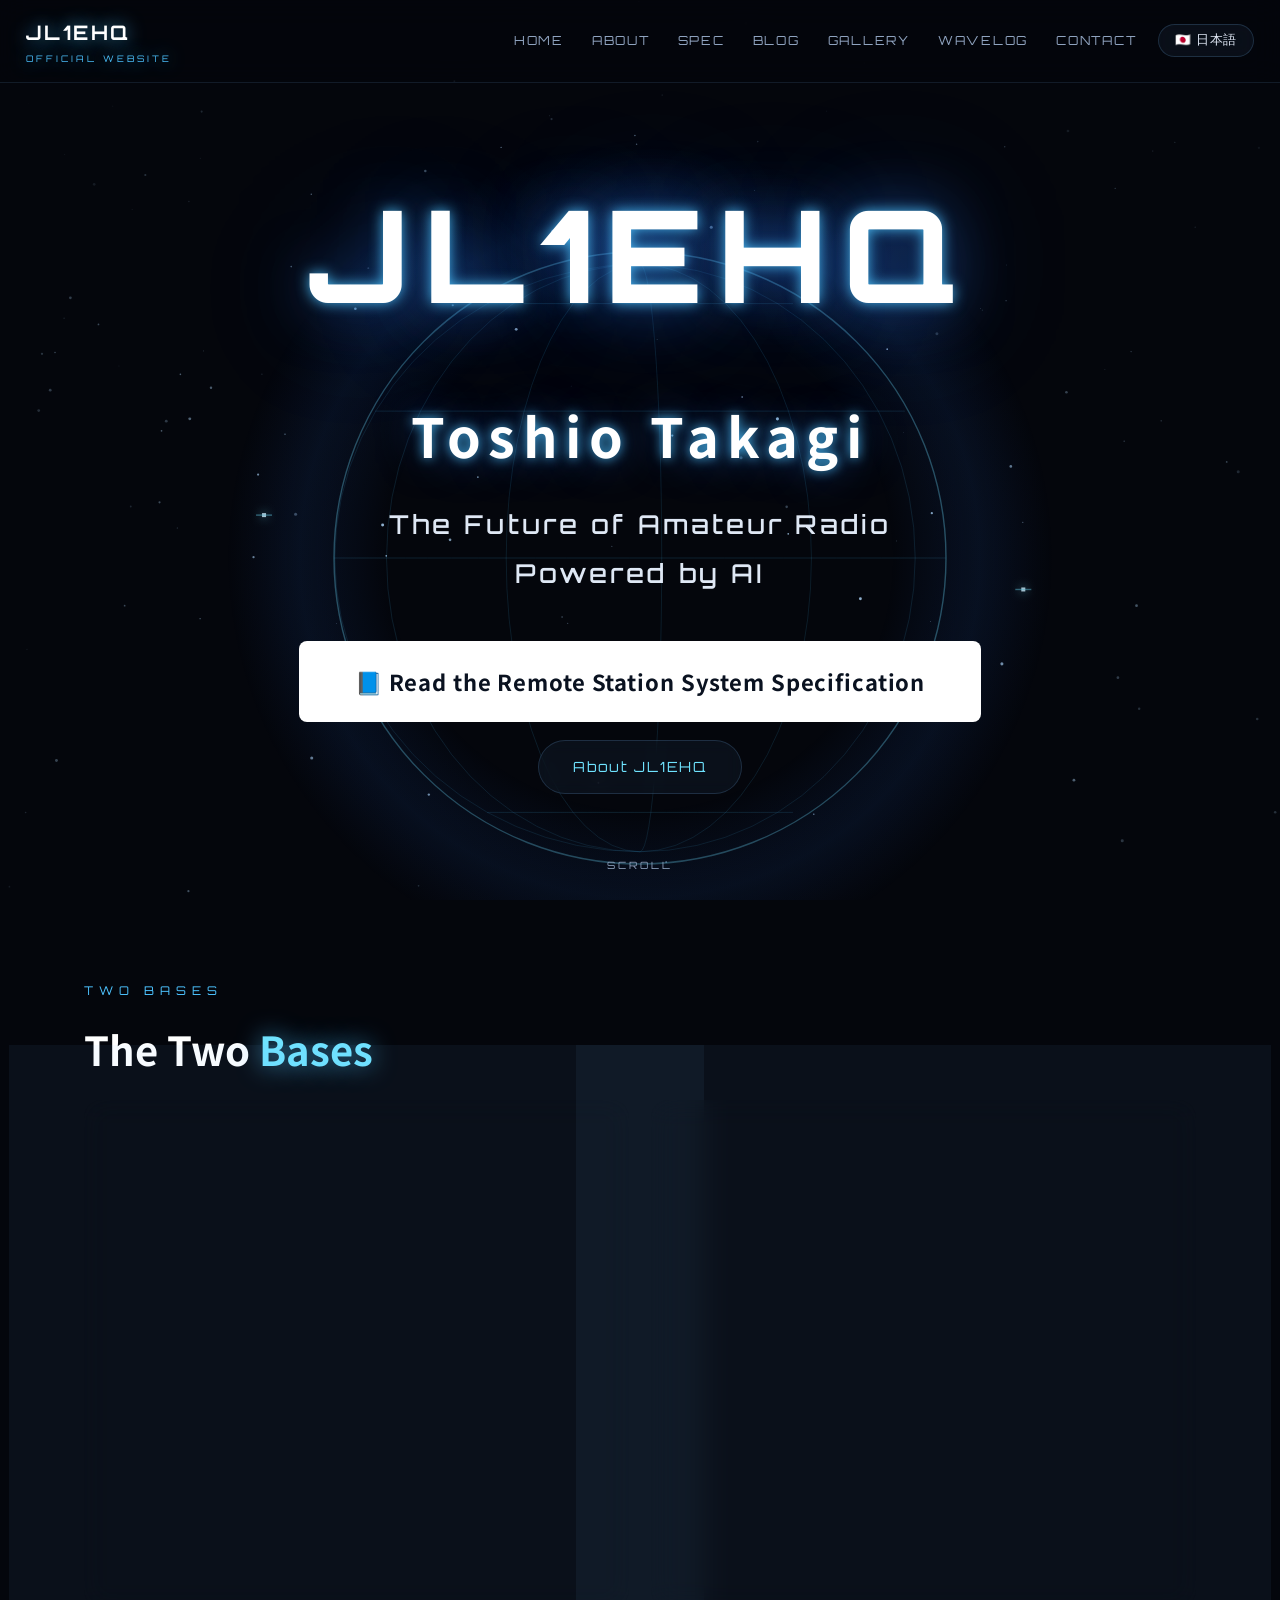
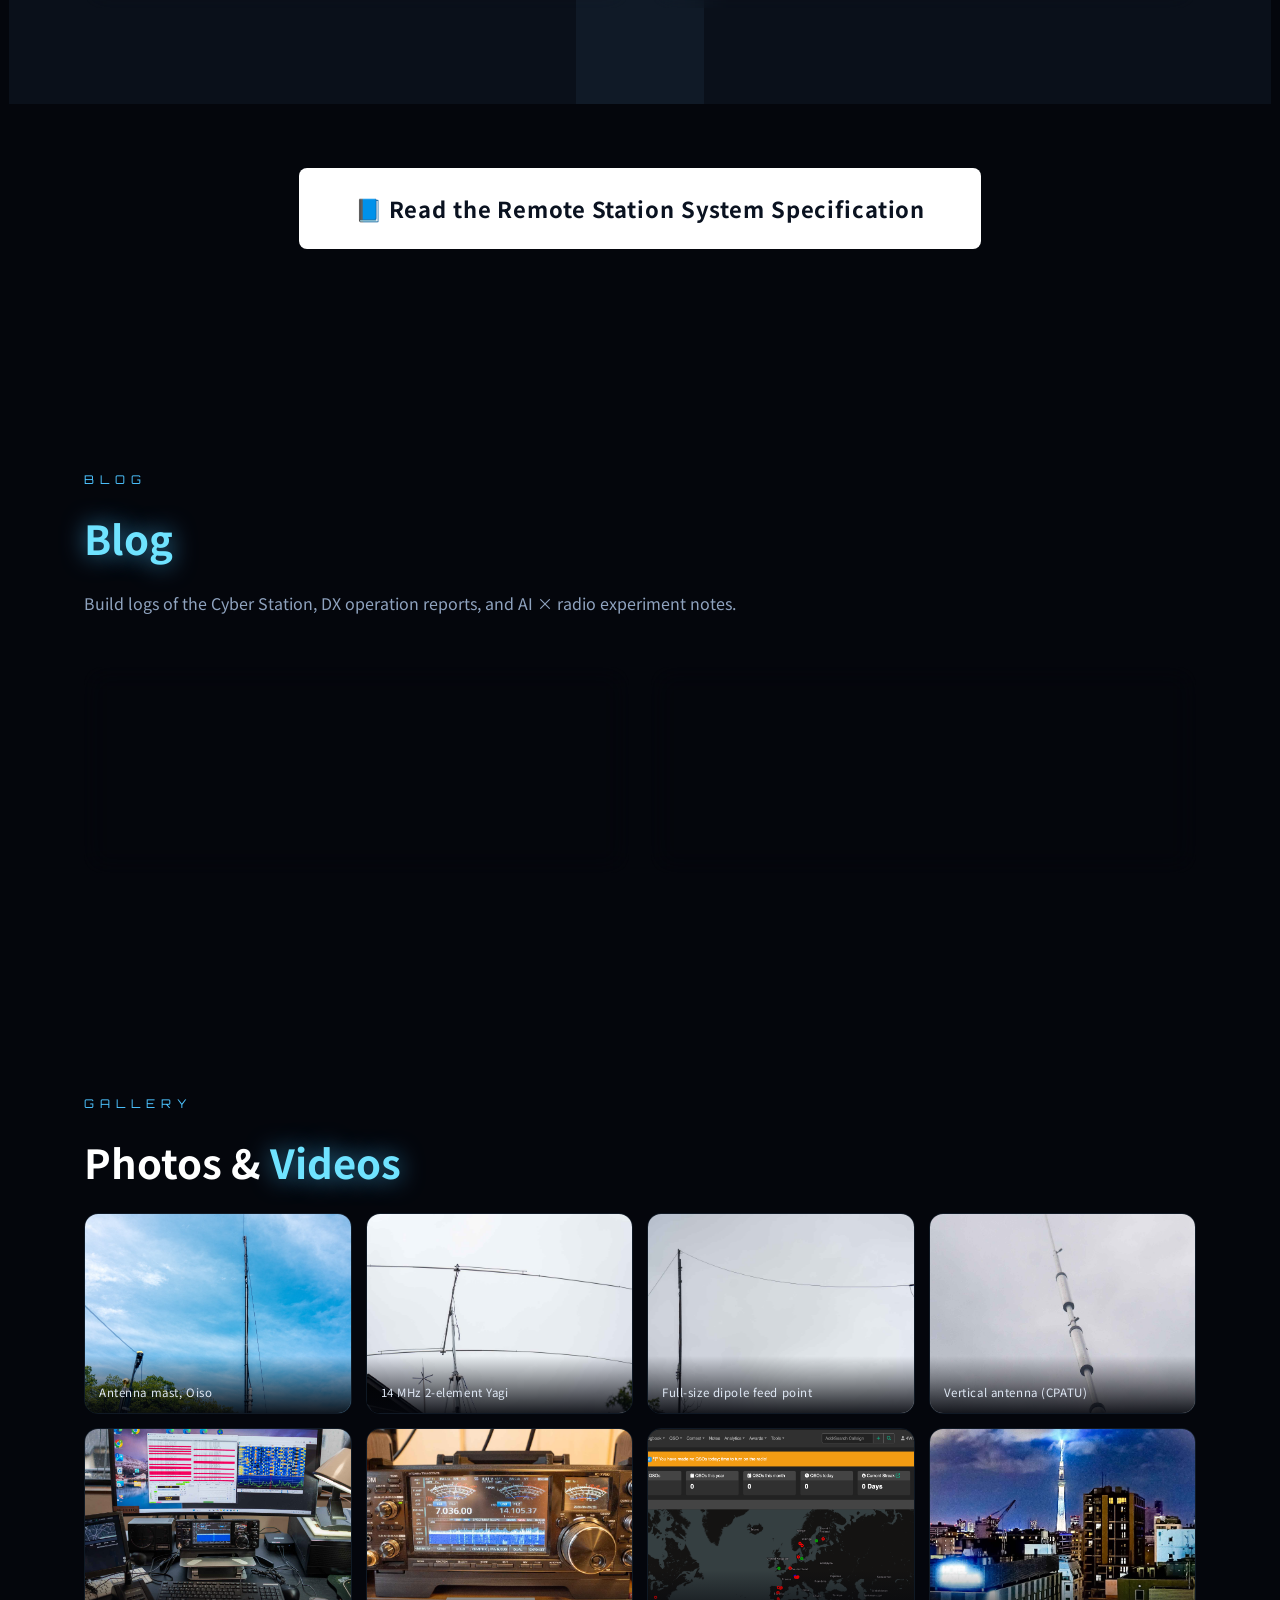
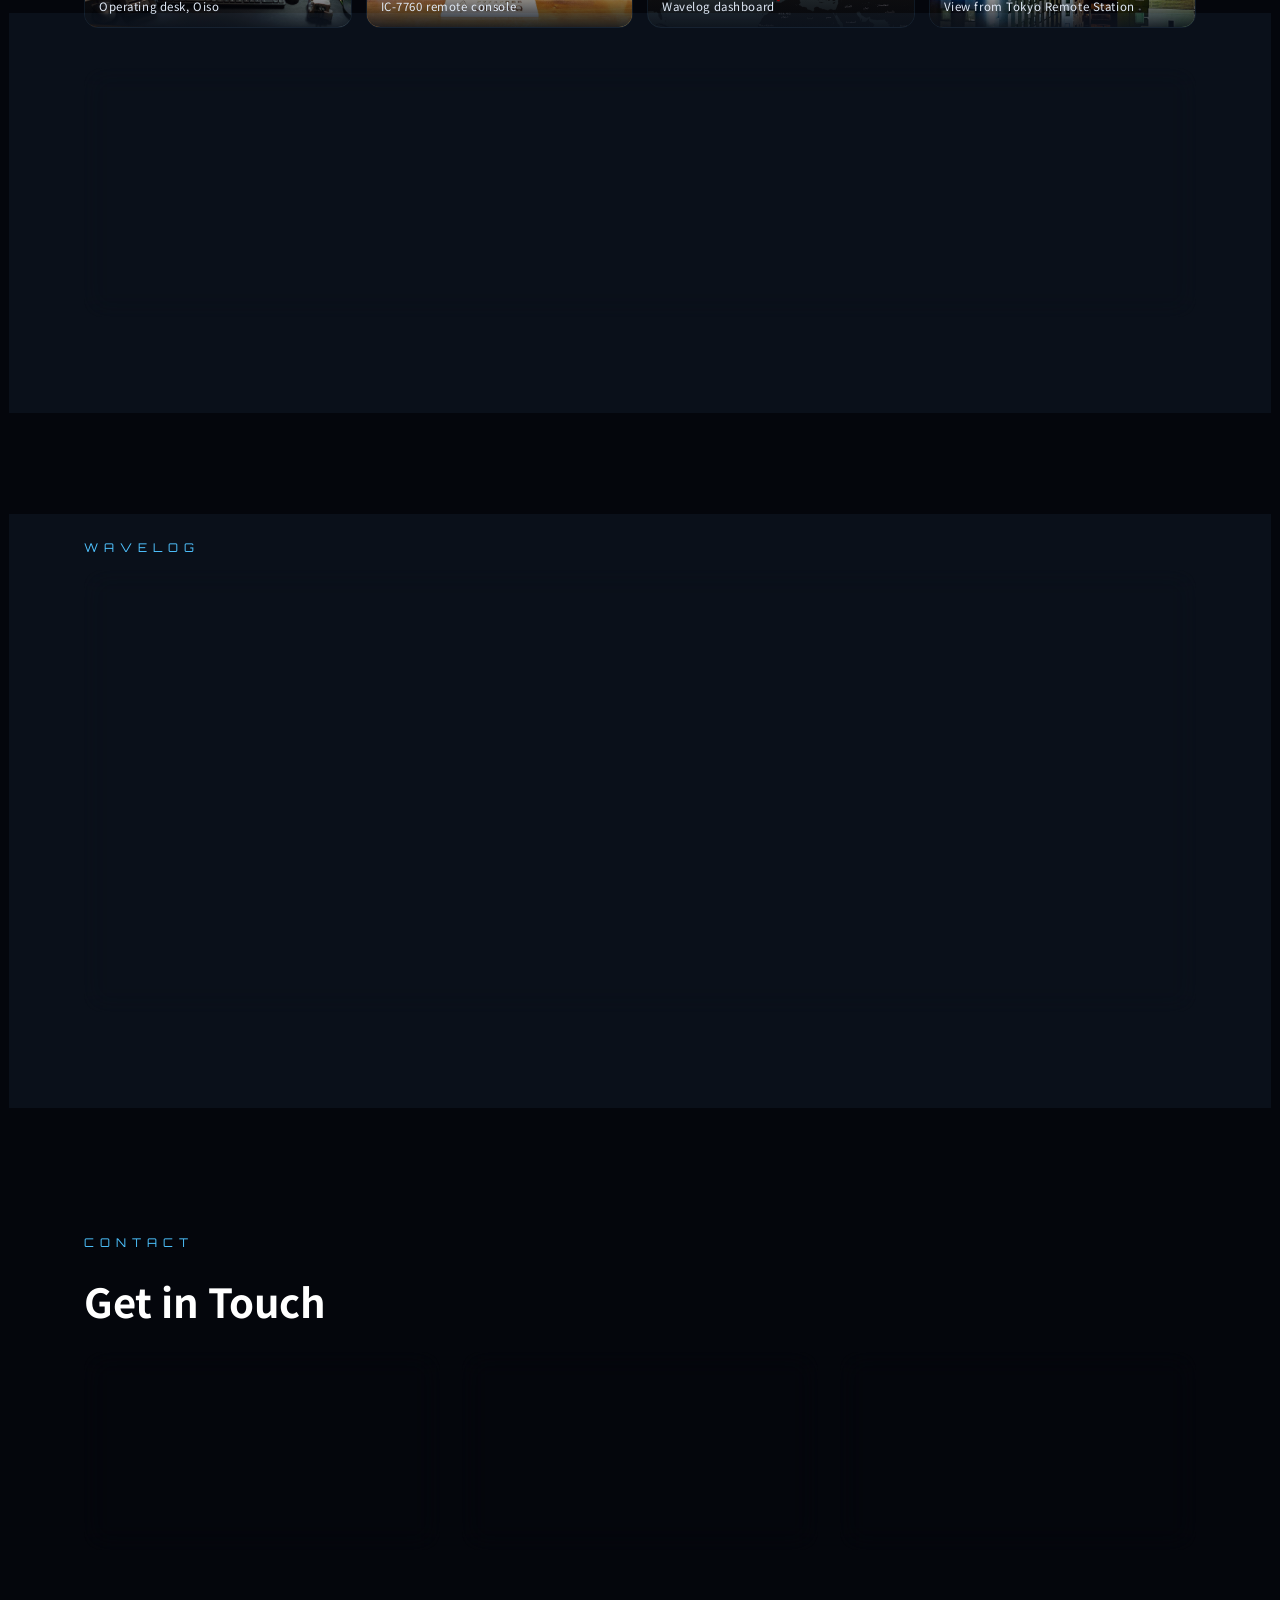
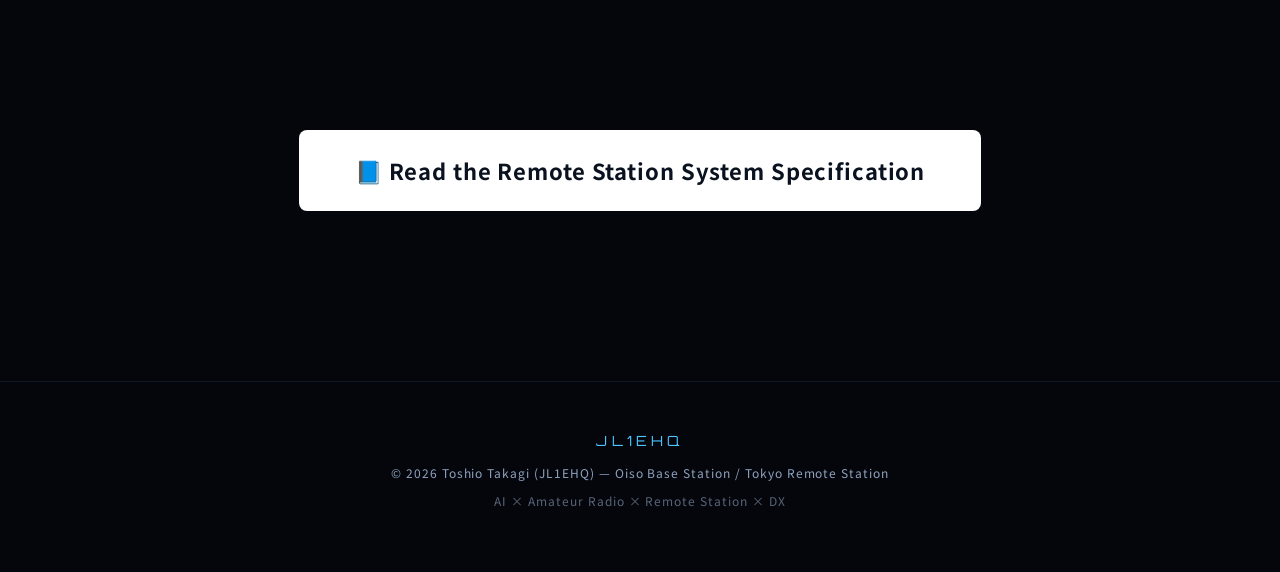
==== commit e17060f4: "Rename blog section: 局長ブログ → ブログ / Operator's Blog → Blog Co-Authored-By: Claude Fable 5 <noreply@an" ====
--- a/index.html
+++ b/index.html
@@ -104,7 +104,7 @@
 <!-- ================= BLOG ================= -->
 <section id="blog">
   <div class="sec-label reveal">BLOG</div>
-  <h2 class="sec-title reveal"><span class="ja">局長<span class="accent">ブログ</span></span><span class="en">Operator's <span class="accent">Blog</span></span></h2>
+  <h2 class="sec-title reveal"><span class="ja"><span class="accent">ブログ</span></span><span class="en"><span class="accent">Blog</span></span></h2>
   <p class="sec-lead reveal"><span class="ja">サイバー局の構築記録、DX運用レポート、AI×無線の実験ノート。</span><span class="en">Build logs of the Cyber Station, DX operation reports, and AI × radio experiment notes.</span></p>
   <div class="blog-grid" id="blogGrid"></div>
 </section>
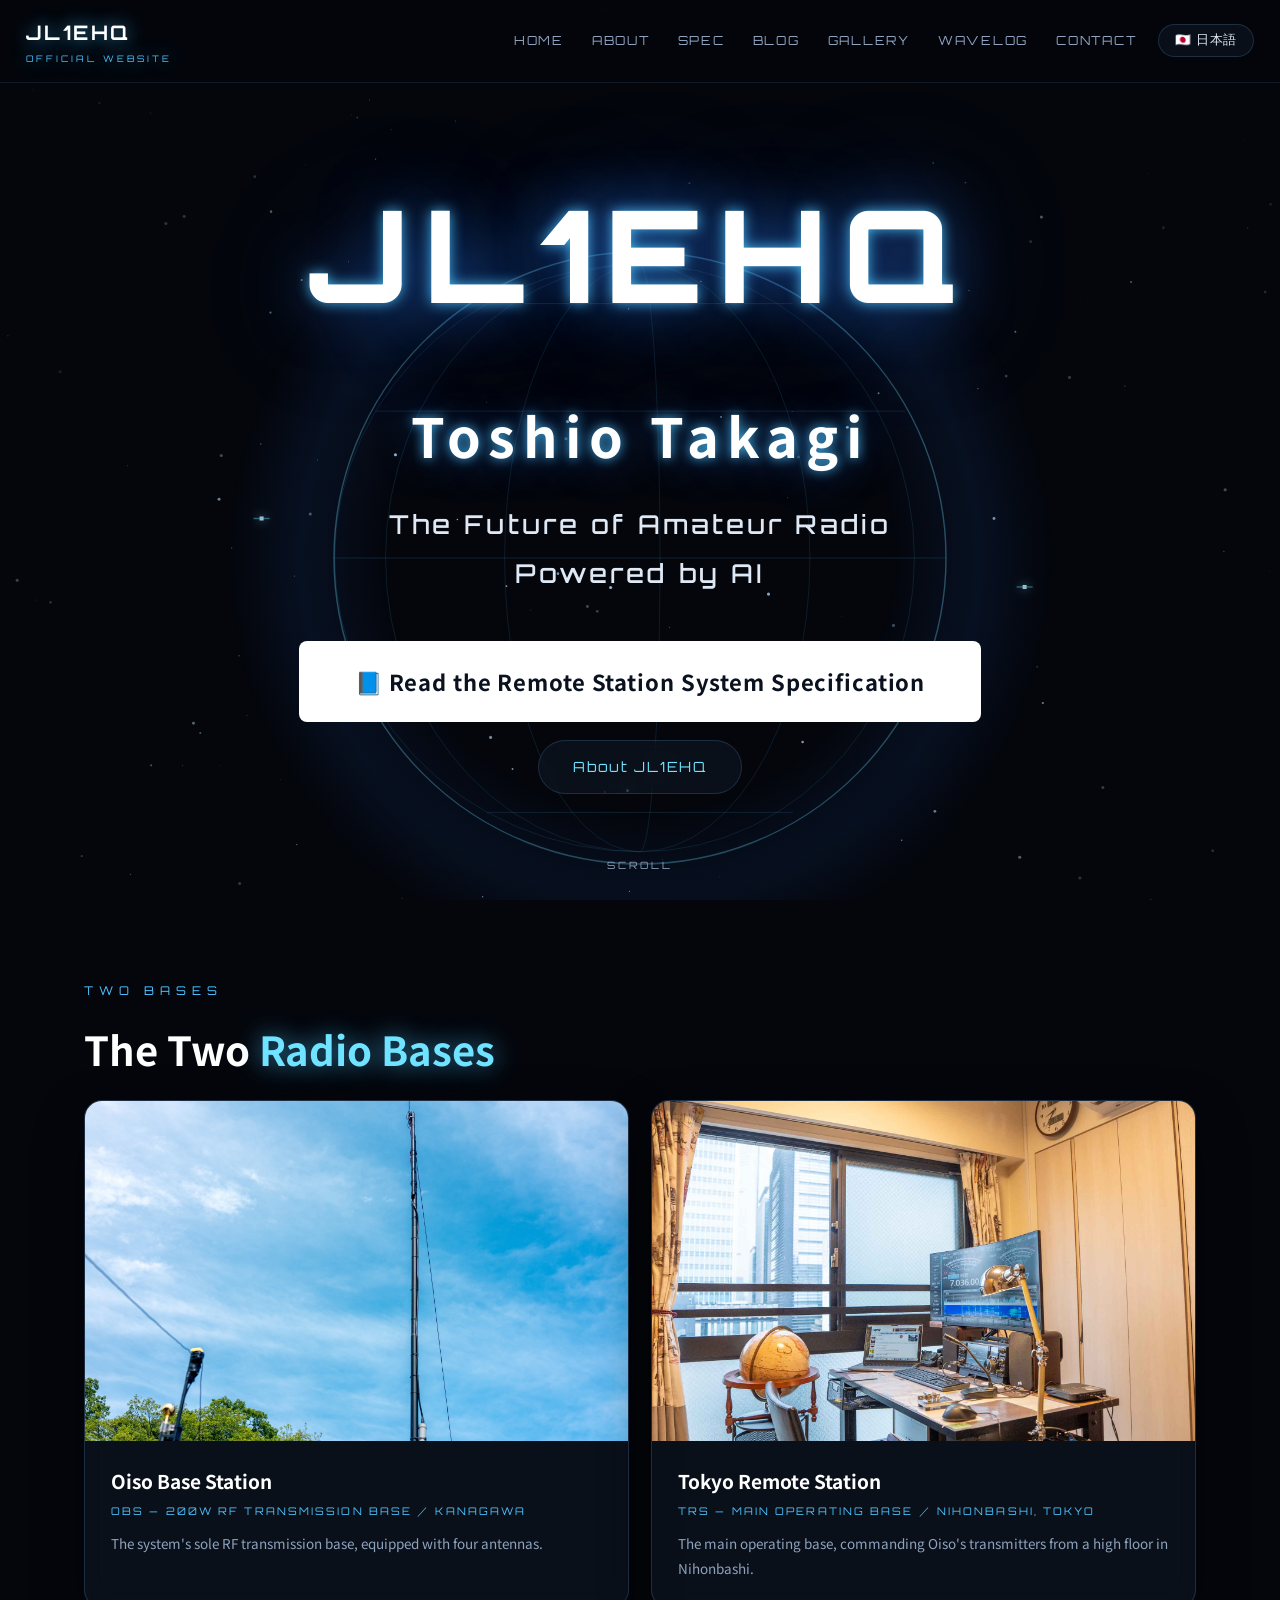
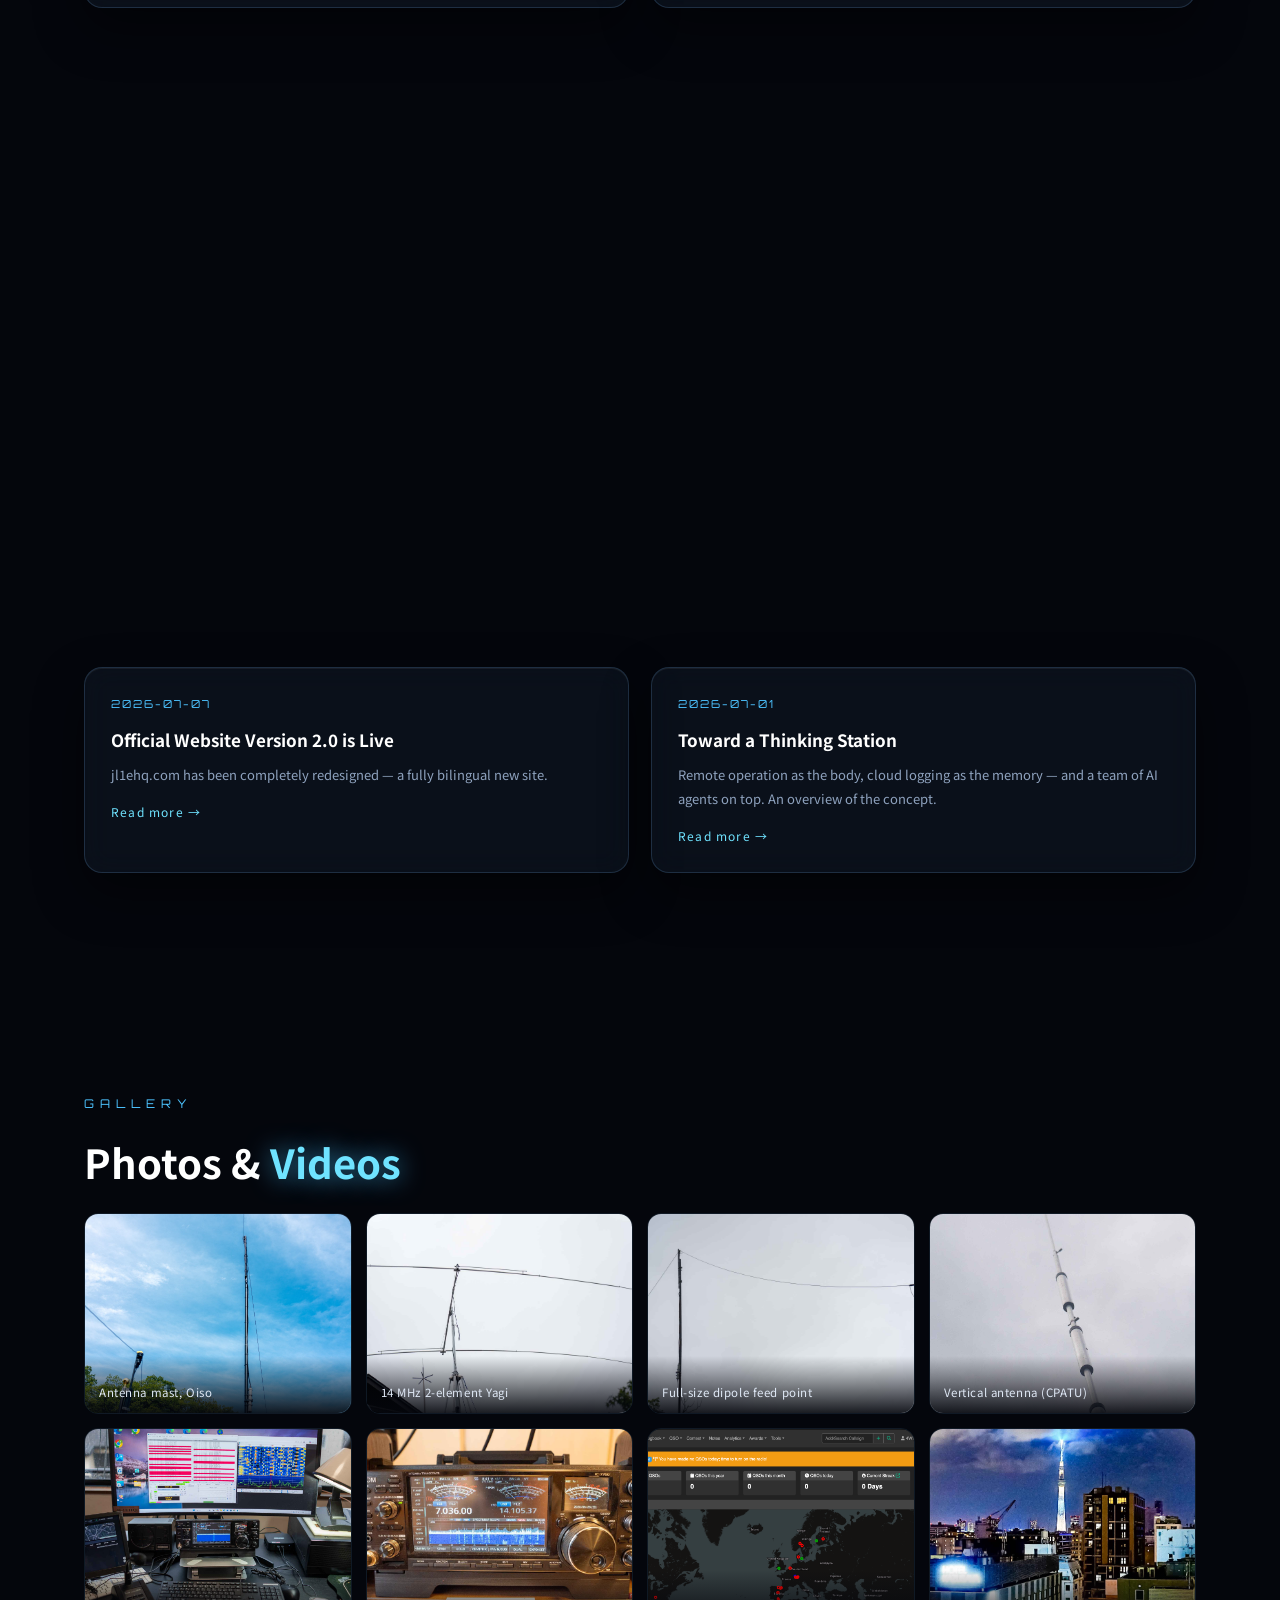
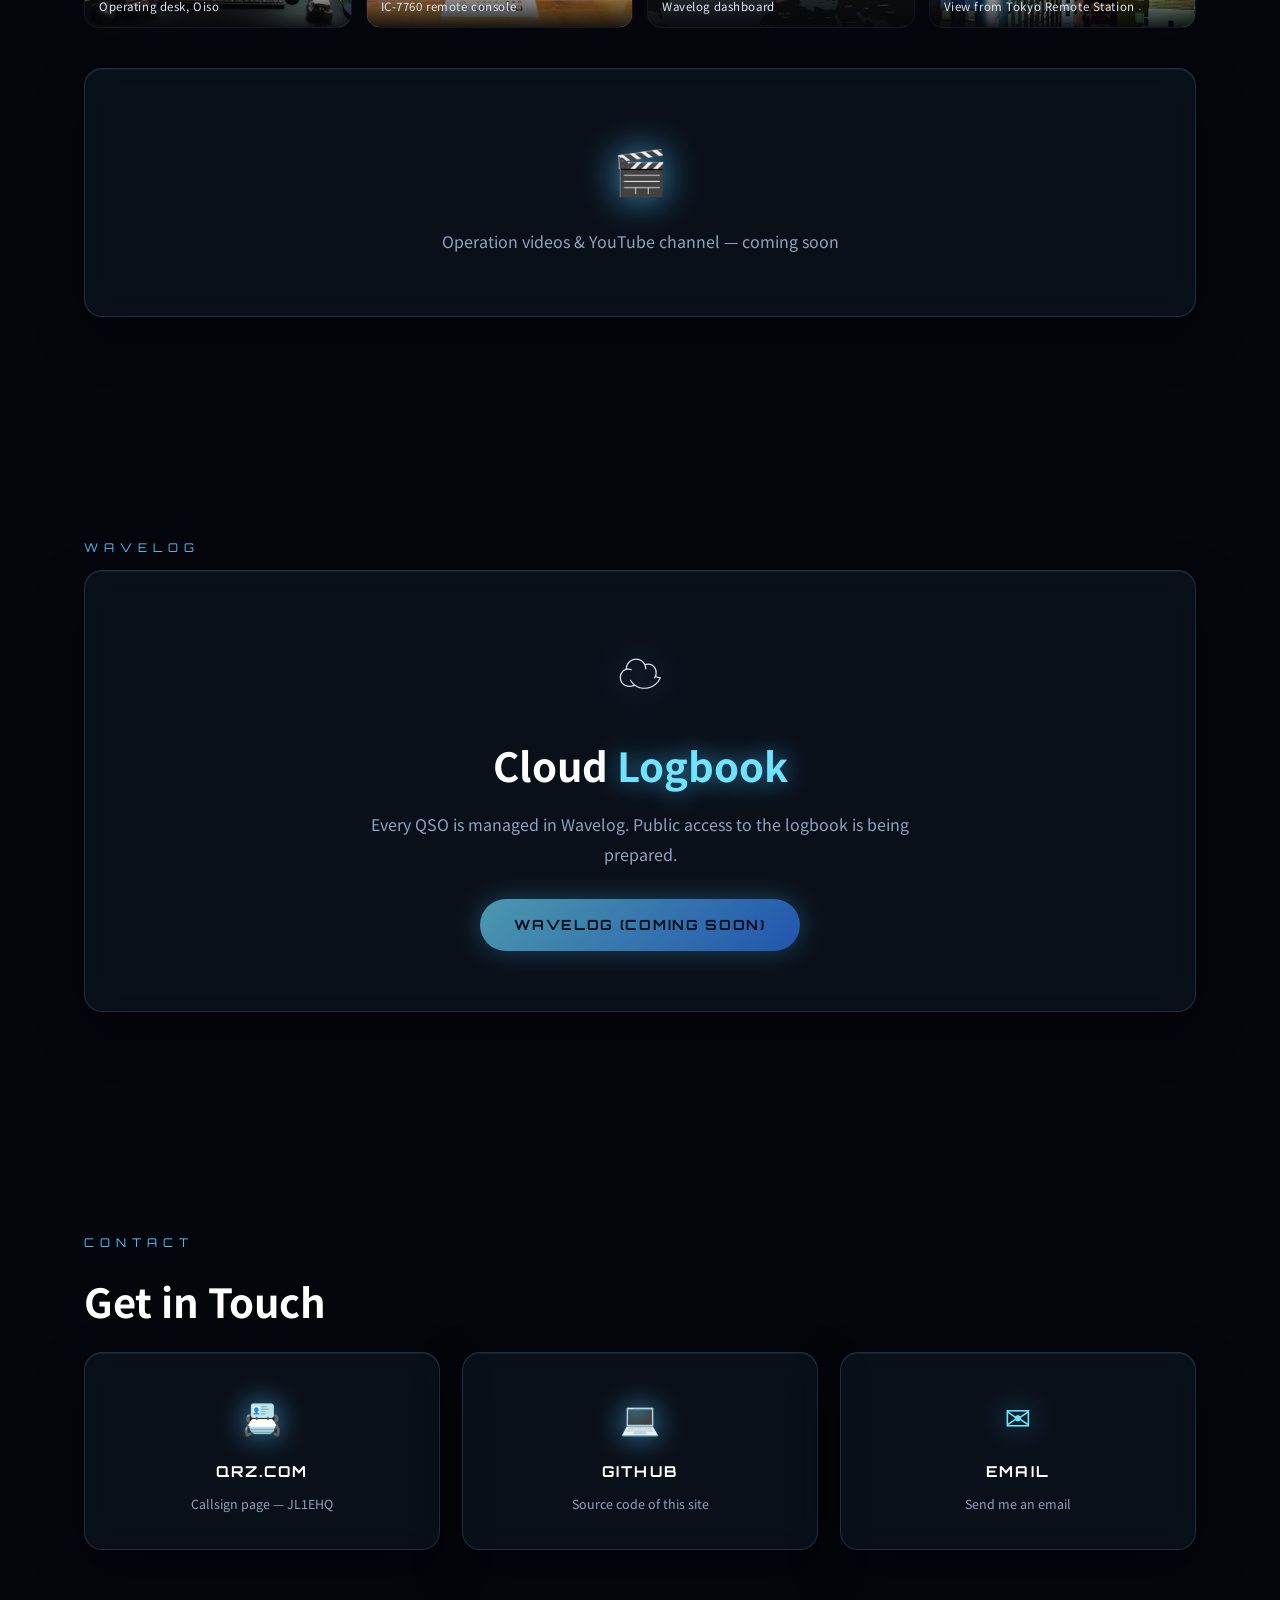
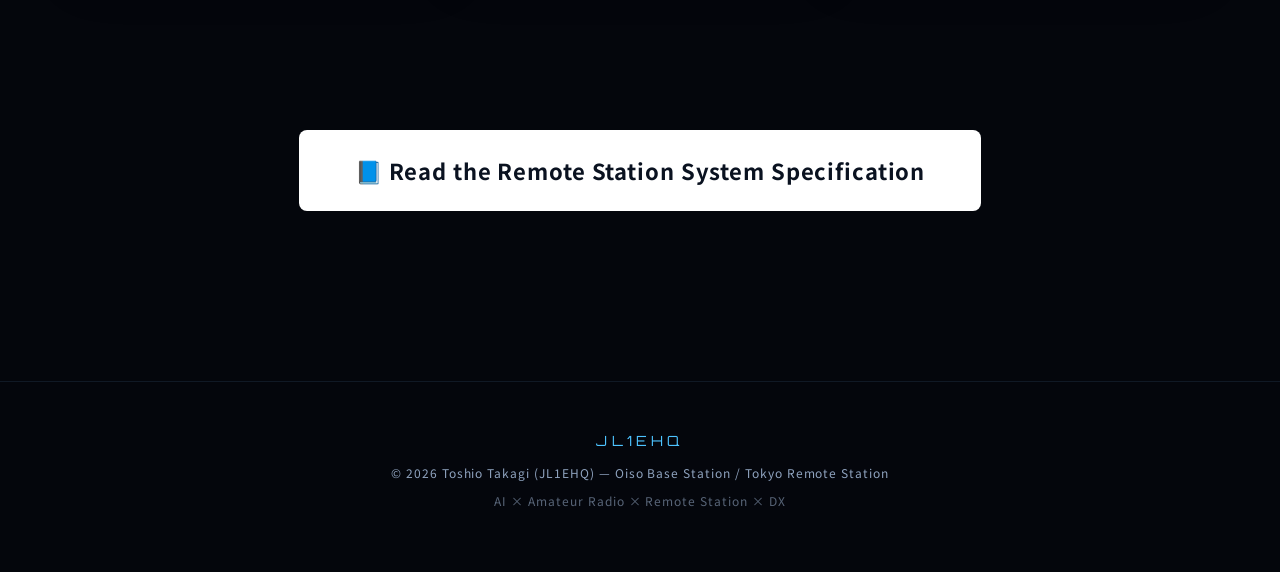
==== commit 4330b684: "Rename section: 2つの拠点 → 2つの無線拠点 / The Two Bases → The Two Radio Bases Co-Authored-By: Claude Fable 5" ====
--- a/index.html
+++ b/index.html
@@ -71,7 +71,7 @@
 <!-- ================= TWO BASES (representative photos) ================= -->
 <section id="bases" style="padding-top:80px">
   <div class="sec-label reveal">TWO BASES</div>
-  <h2 class="sec-title reveal"><span class="ja">2つの<span class="accent">拠点</span></span><span class="en">The Two <span class="accent">Bases</span></span></h2>
+  <h2 class="sec-title reveal"><span class="ja">2つの<span class="accent">無線拠点</span></span><span class="en">The Two <span class="accent">Radio Bases</span></span></h2>
   <div class="station-grid">
     <div class="base-card glass reveal">
       <div class="base-photo"><img src="images/antenna_mast.jpg" alt="Oiso Base Station"></div>
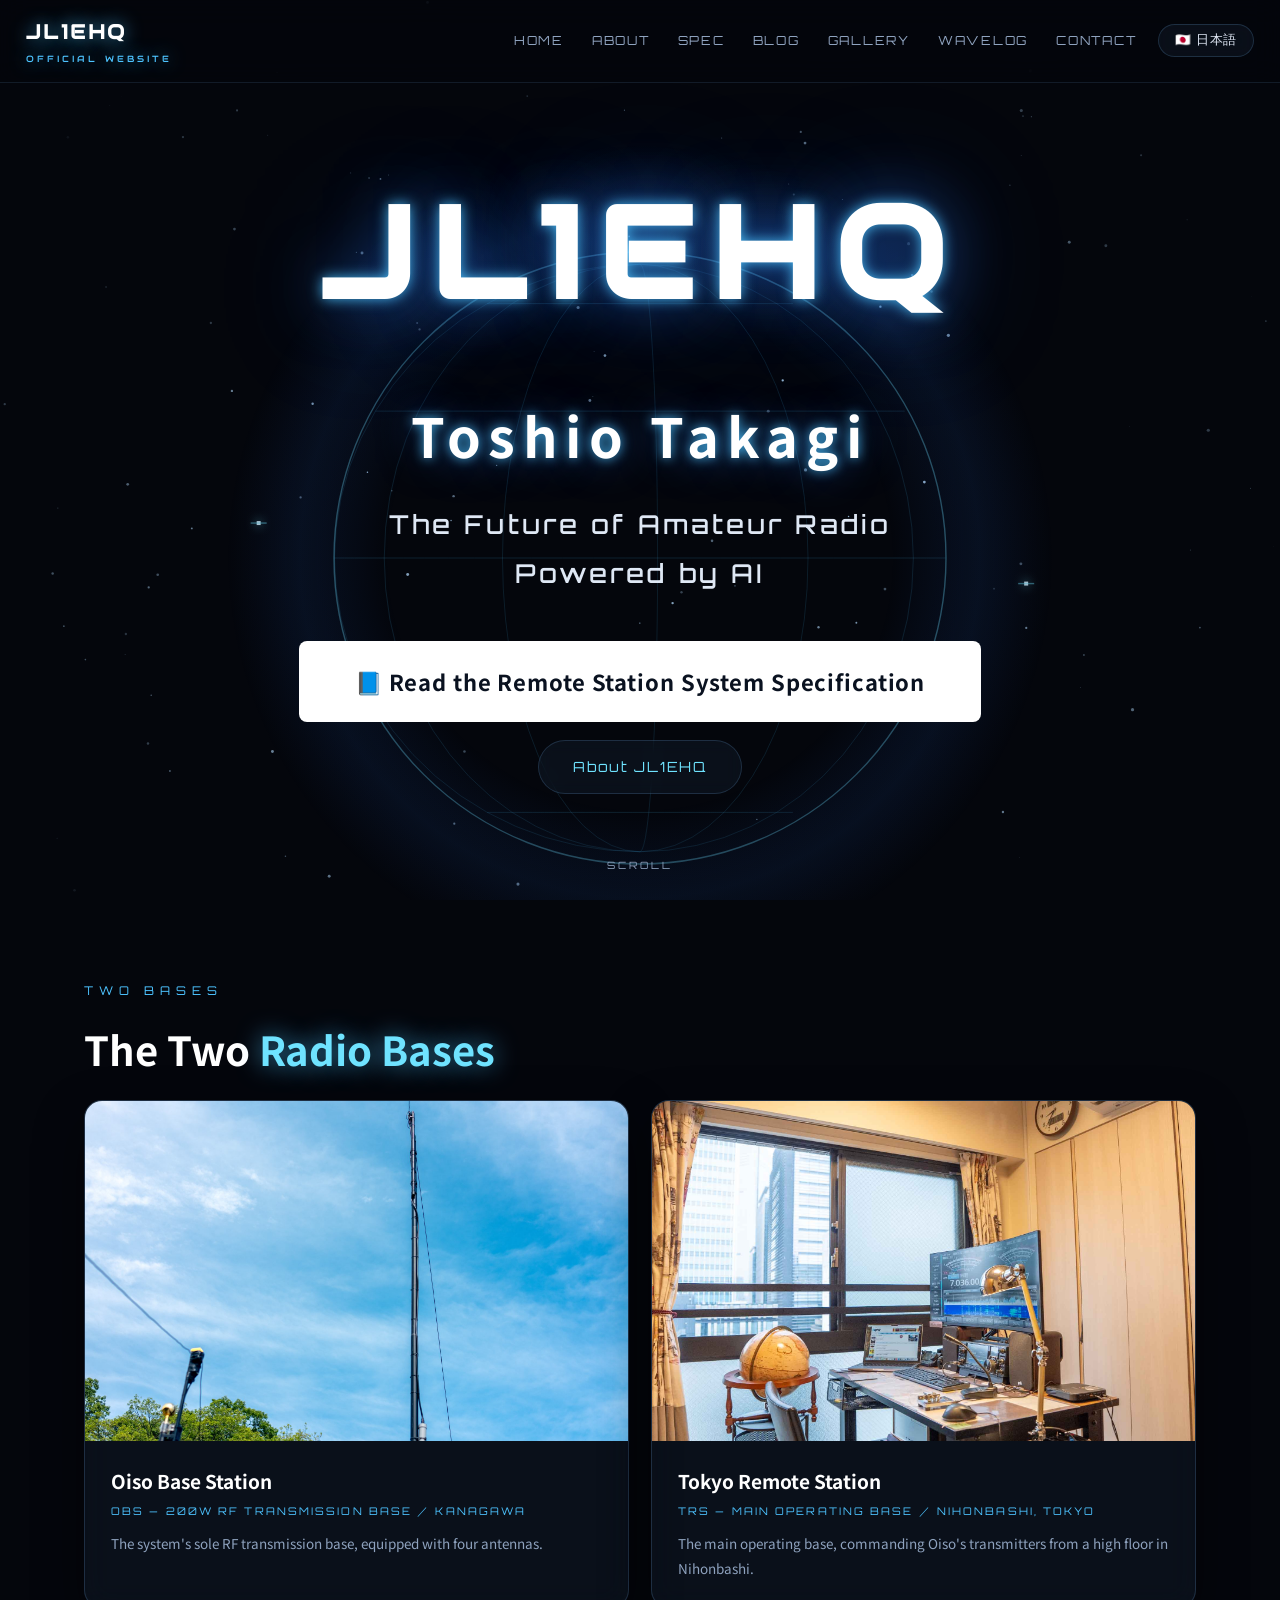
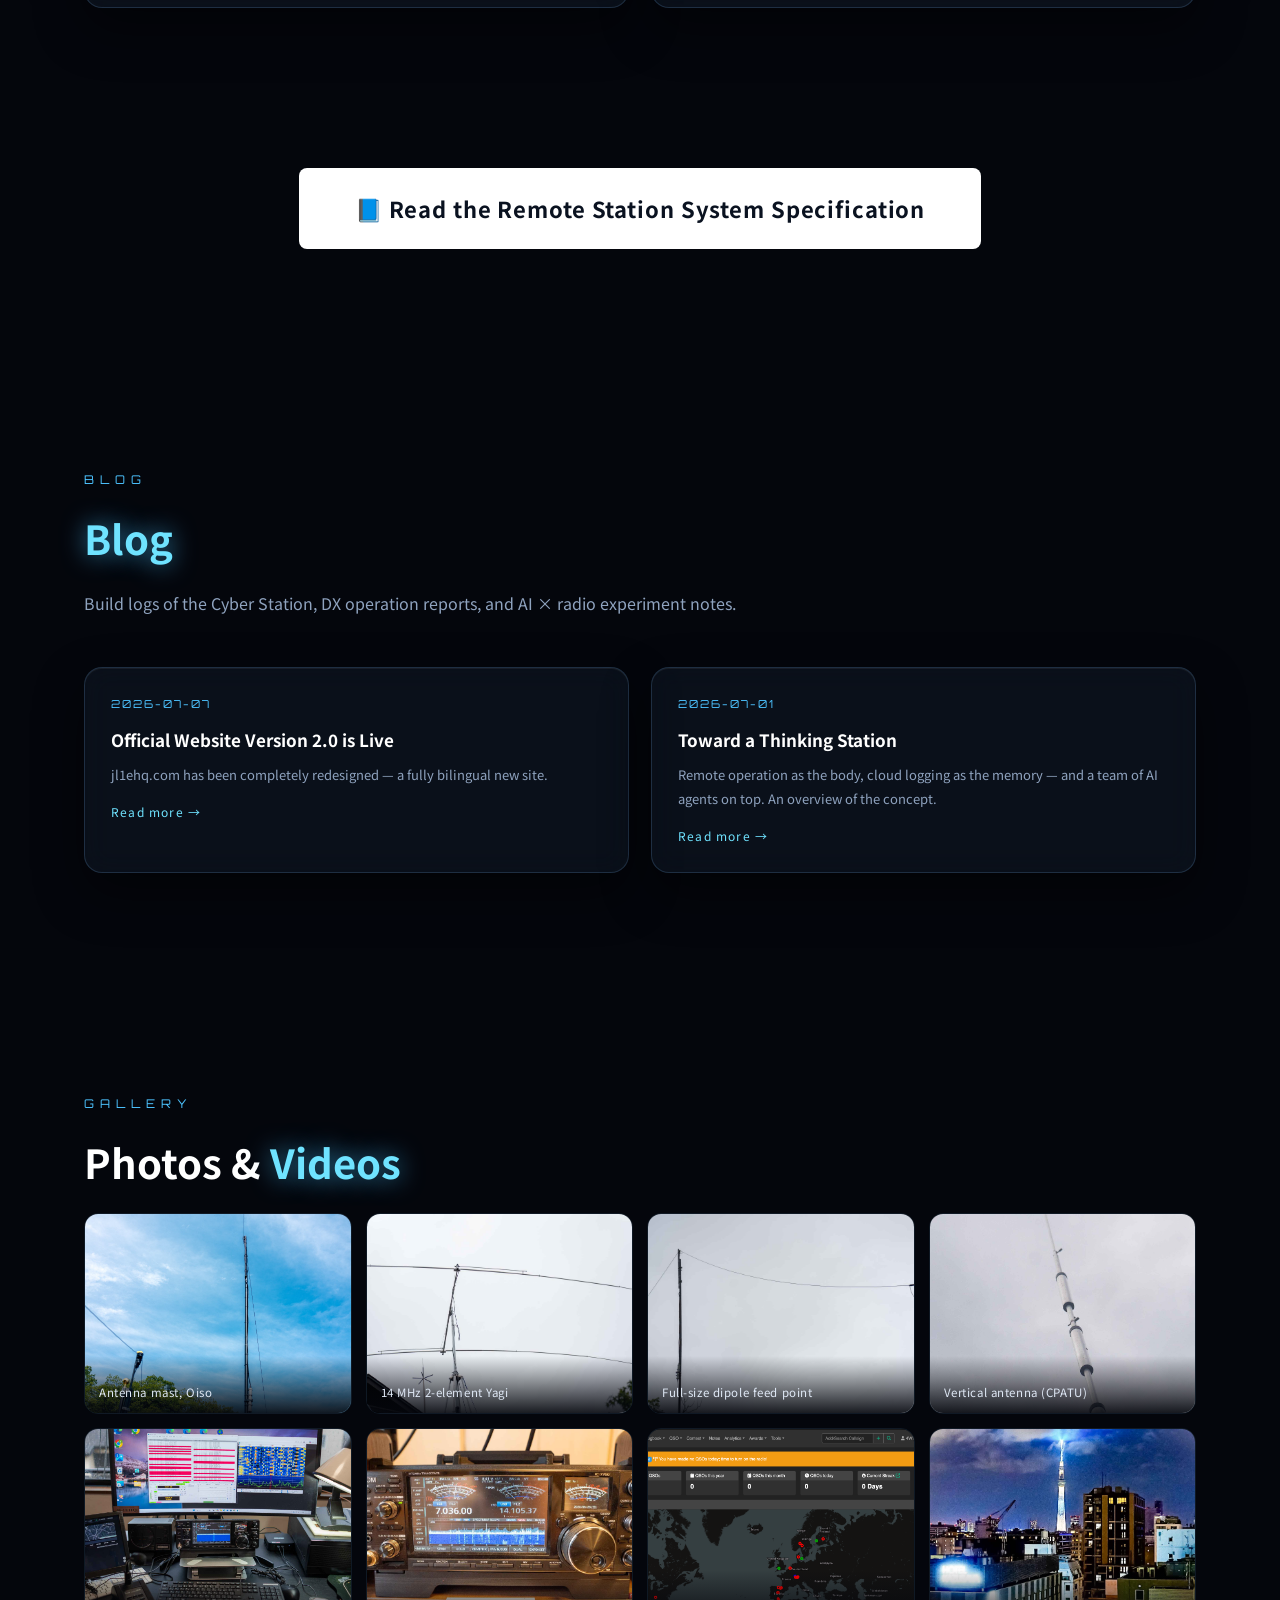
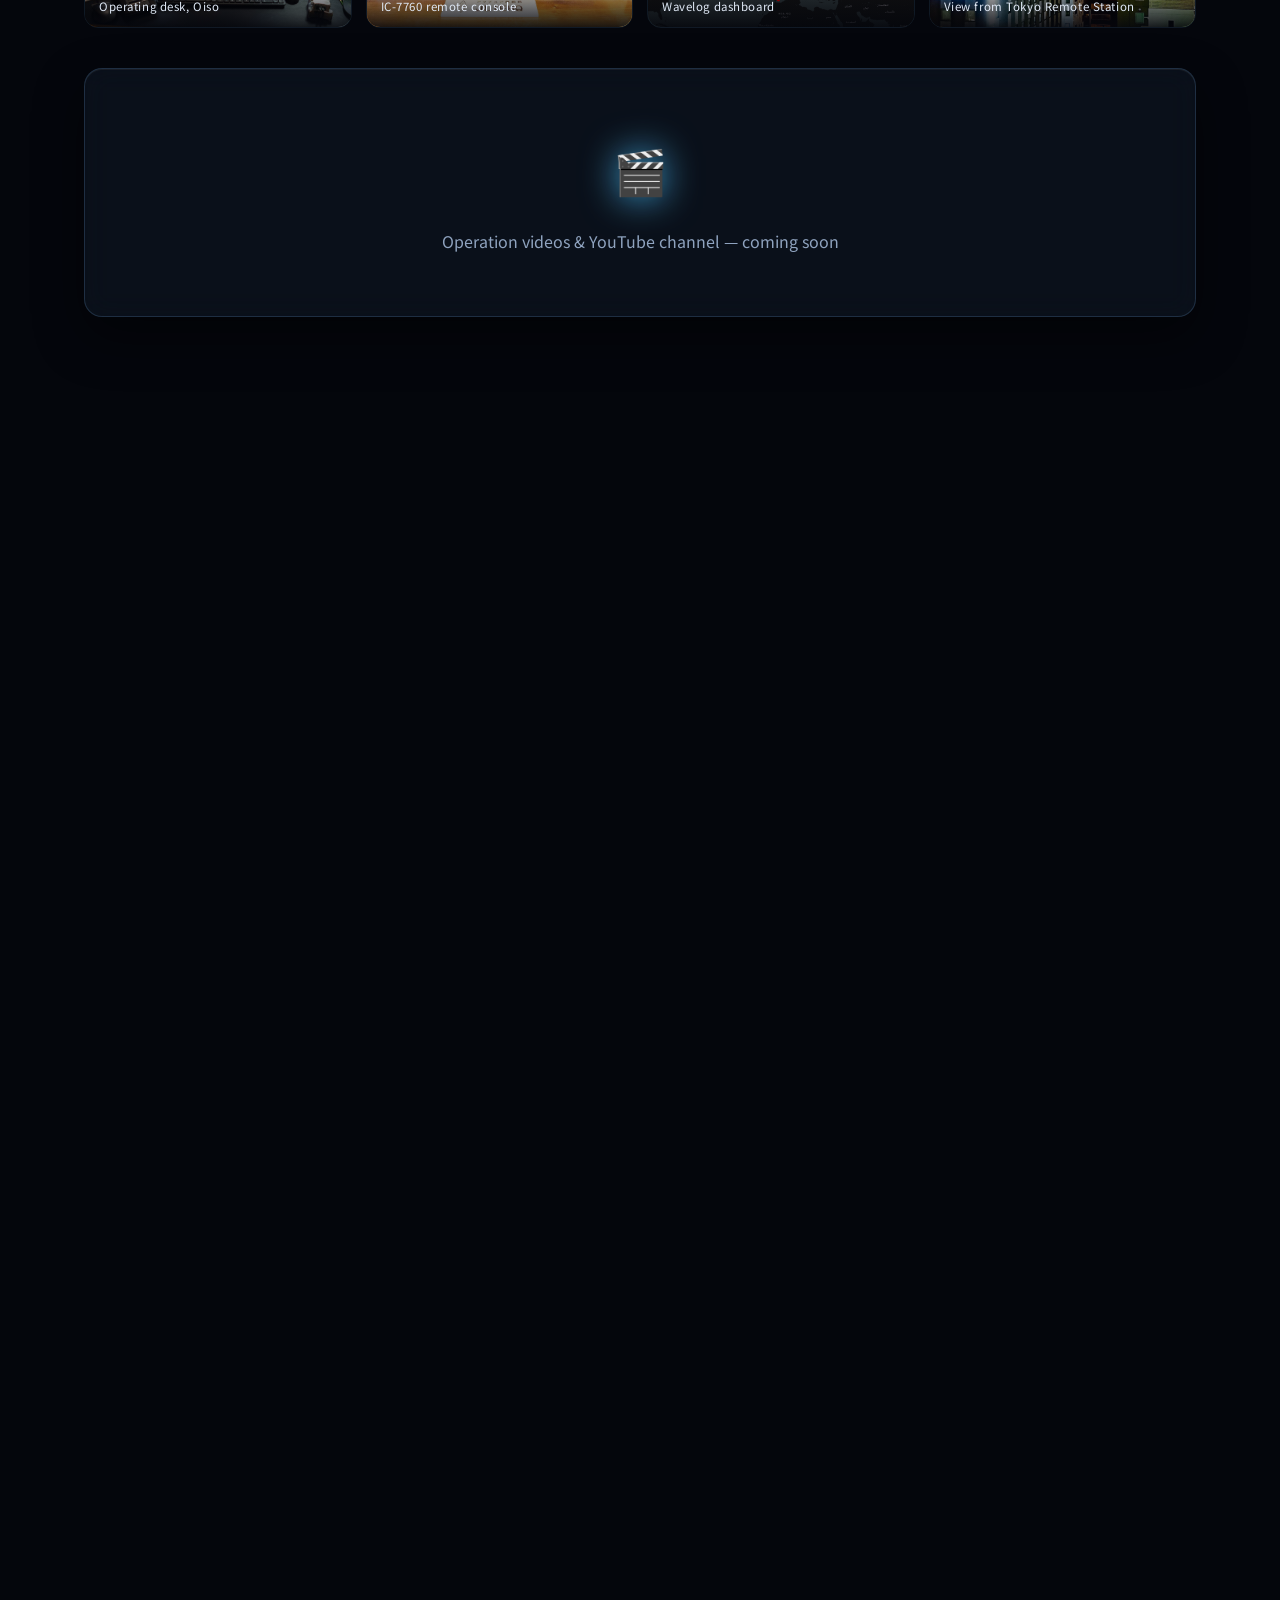
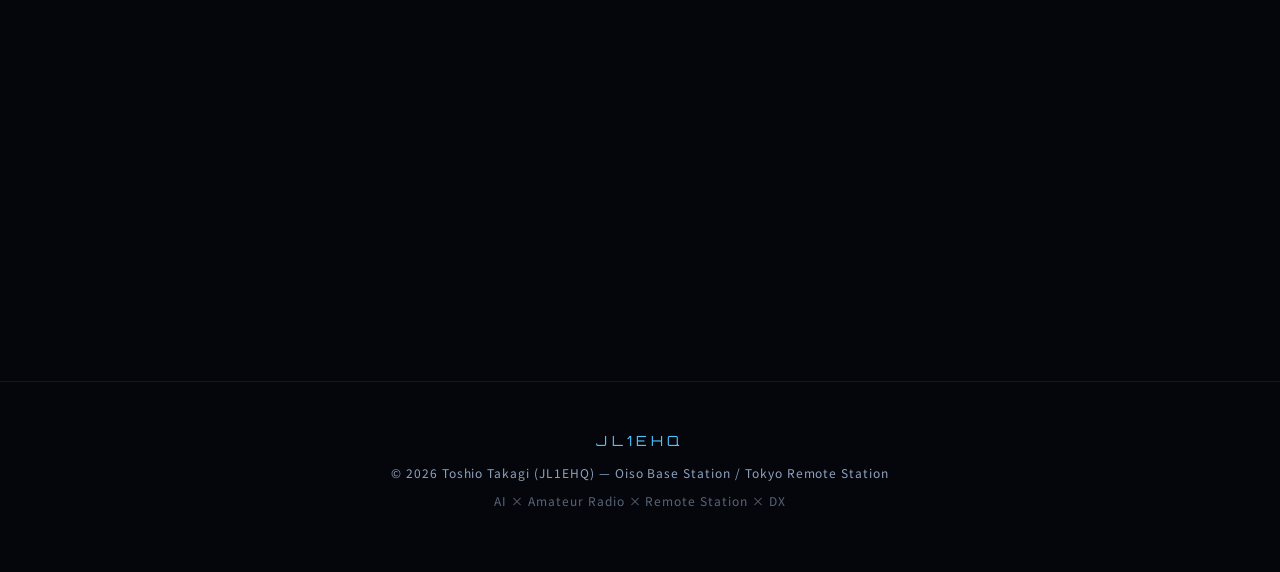
==== commit d8d81efc: "Use Audiowide font for callsign so Q is clearly distinct from O Co-Authored-By: Claude Fable 5 <nore" ====
--- a/index.html
+++ b/index.html
@@ -20,7 +20,7 @@
 <!-- fonts (minimal external) -->
 <link rel="preconnect" href="https://fonts.googleapis.com">
 <link rel="preconnect" href="https://fonts.gstatic.com" crossorigin>
-<link href="https://fonts.googleapis.com/css2?family=Orbitron:wght@500;700;800&family=Noto+Sans+JP:wght@400;500;700&display=swap" rel="stylesheet">
+<link href="https://fonts.googleapis.com/css2?family=Orbitron:wght@500;700;800&family=Audiowide&family=Noto+Sans+JP:wght@400;500;700&display=swap" rel="stylesheet">
 <link rel="stylesheet" href="assets/v2.css">
 <script type="application/ld+json">
 {"@context":"https://schema.org","@type":"WebSite","name":"JL1EHQ Official Website","url":"https://jl1ehq.com/","description":"AI × Amateur Radio × Remote Station × DX","author":{"@type":"Person","name":"Toshio Takagi","alternateName":"JL1EHQ"}}
--- a/assets/v2.css
+++ b/assets/v2.css
@@ -44,6 +44,7 @@
   border-bottom: 1px solid rgba(120, 190, 255, 0.12);
 }
 .hdr .logo {
+  font-family: "Audiowide", "Orbitron", sans-serif;
   font-size: 20px; color: #fff; font-weight: 700;
   text-shadow: 0 0 18px rgba(77, 195, 255, .8);
 }
@@ -80,6 +81,7 @@
 }
 .hero > .inner { position: relative; z-index: 2; }
 .hero .call {
+  font-family: "Audiowide", "Orbitron", sans-serif;
   font-size: clamp(56px, 11vw, 128px); font-weight: 800; color: #fff;
   text-shadow: 0 0 14px rgba(77,195,255,.9), 0 0 60px rgba(47,124,255,.55), 0 0 120px rgba(47,124,255,.35);
   animation: pulse-glow 4.5s ease-in-out infinite;
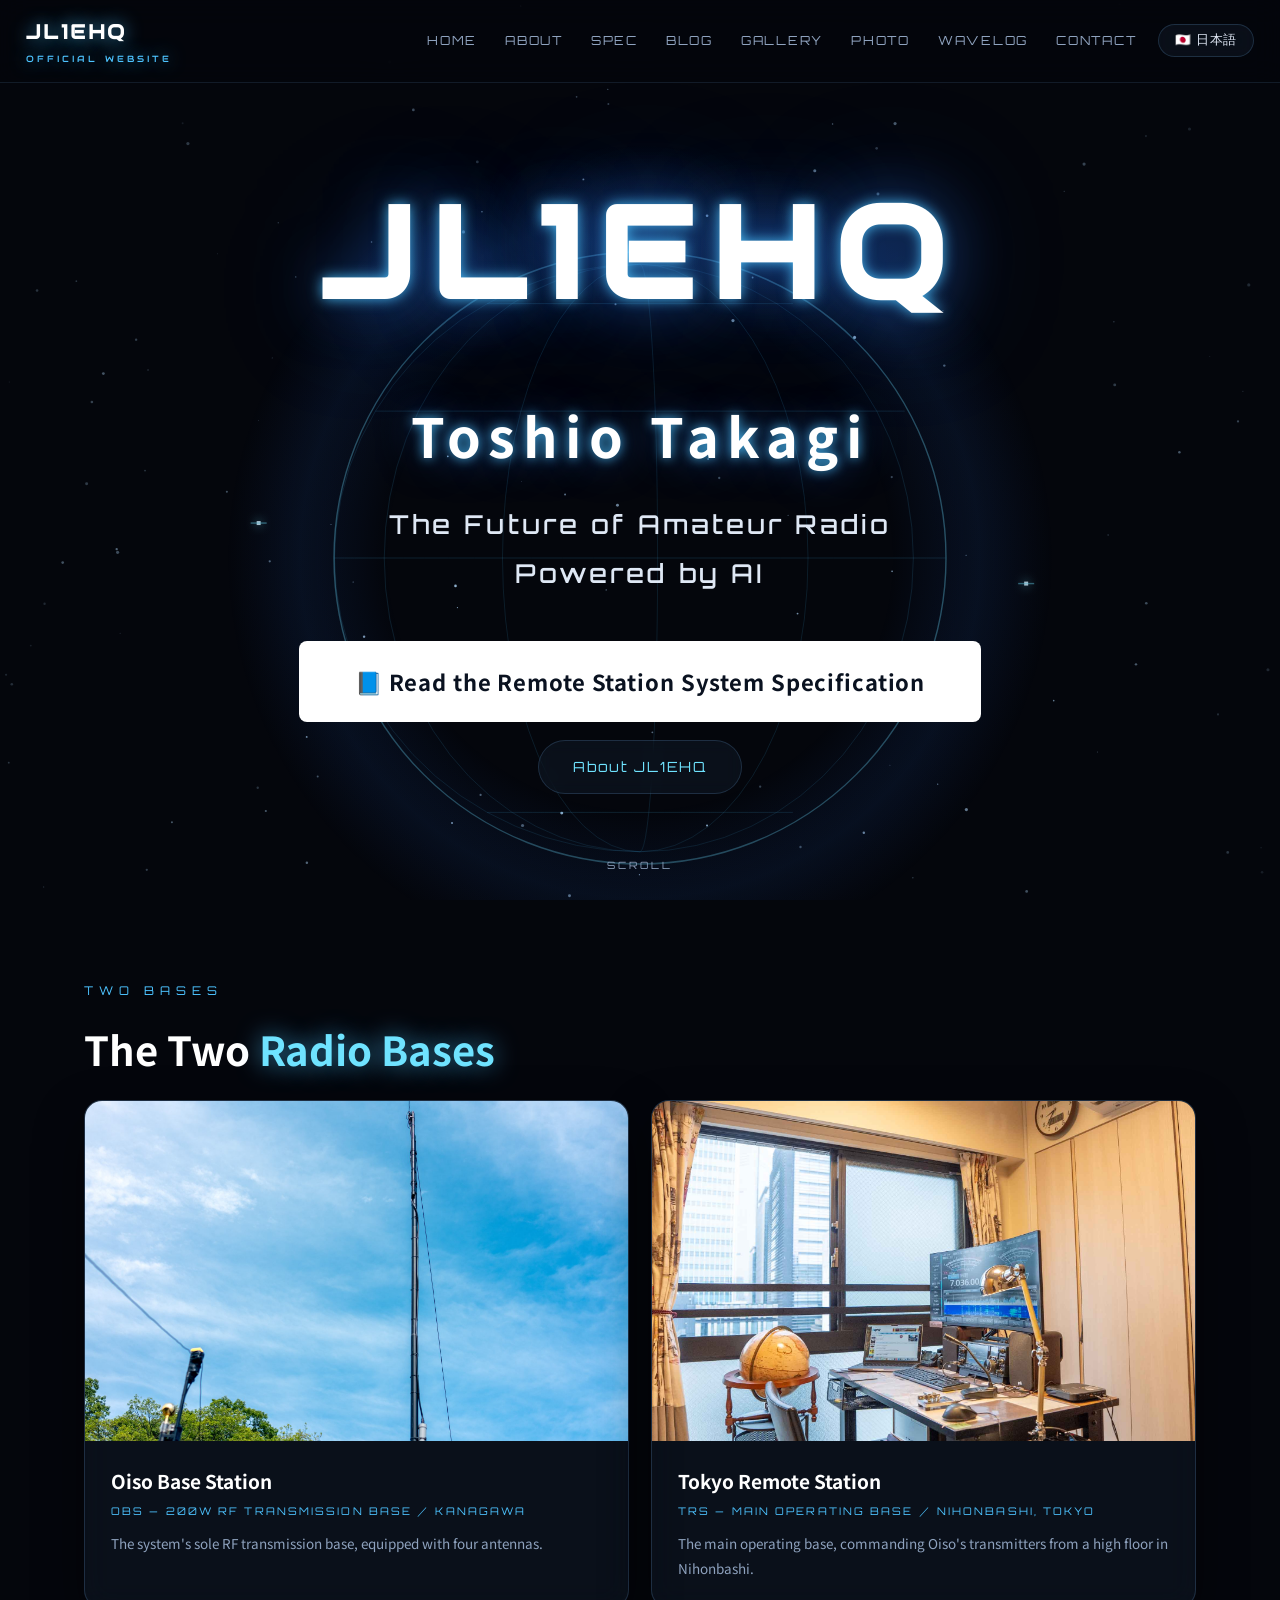
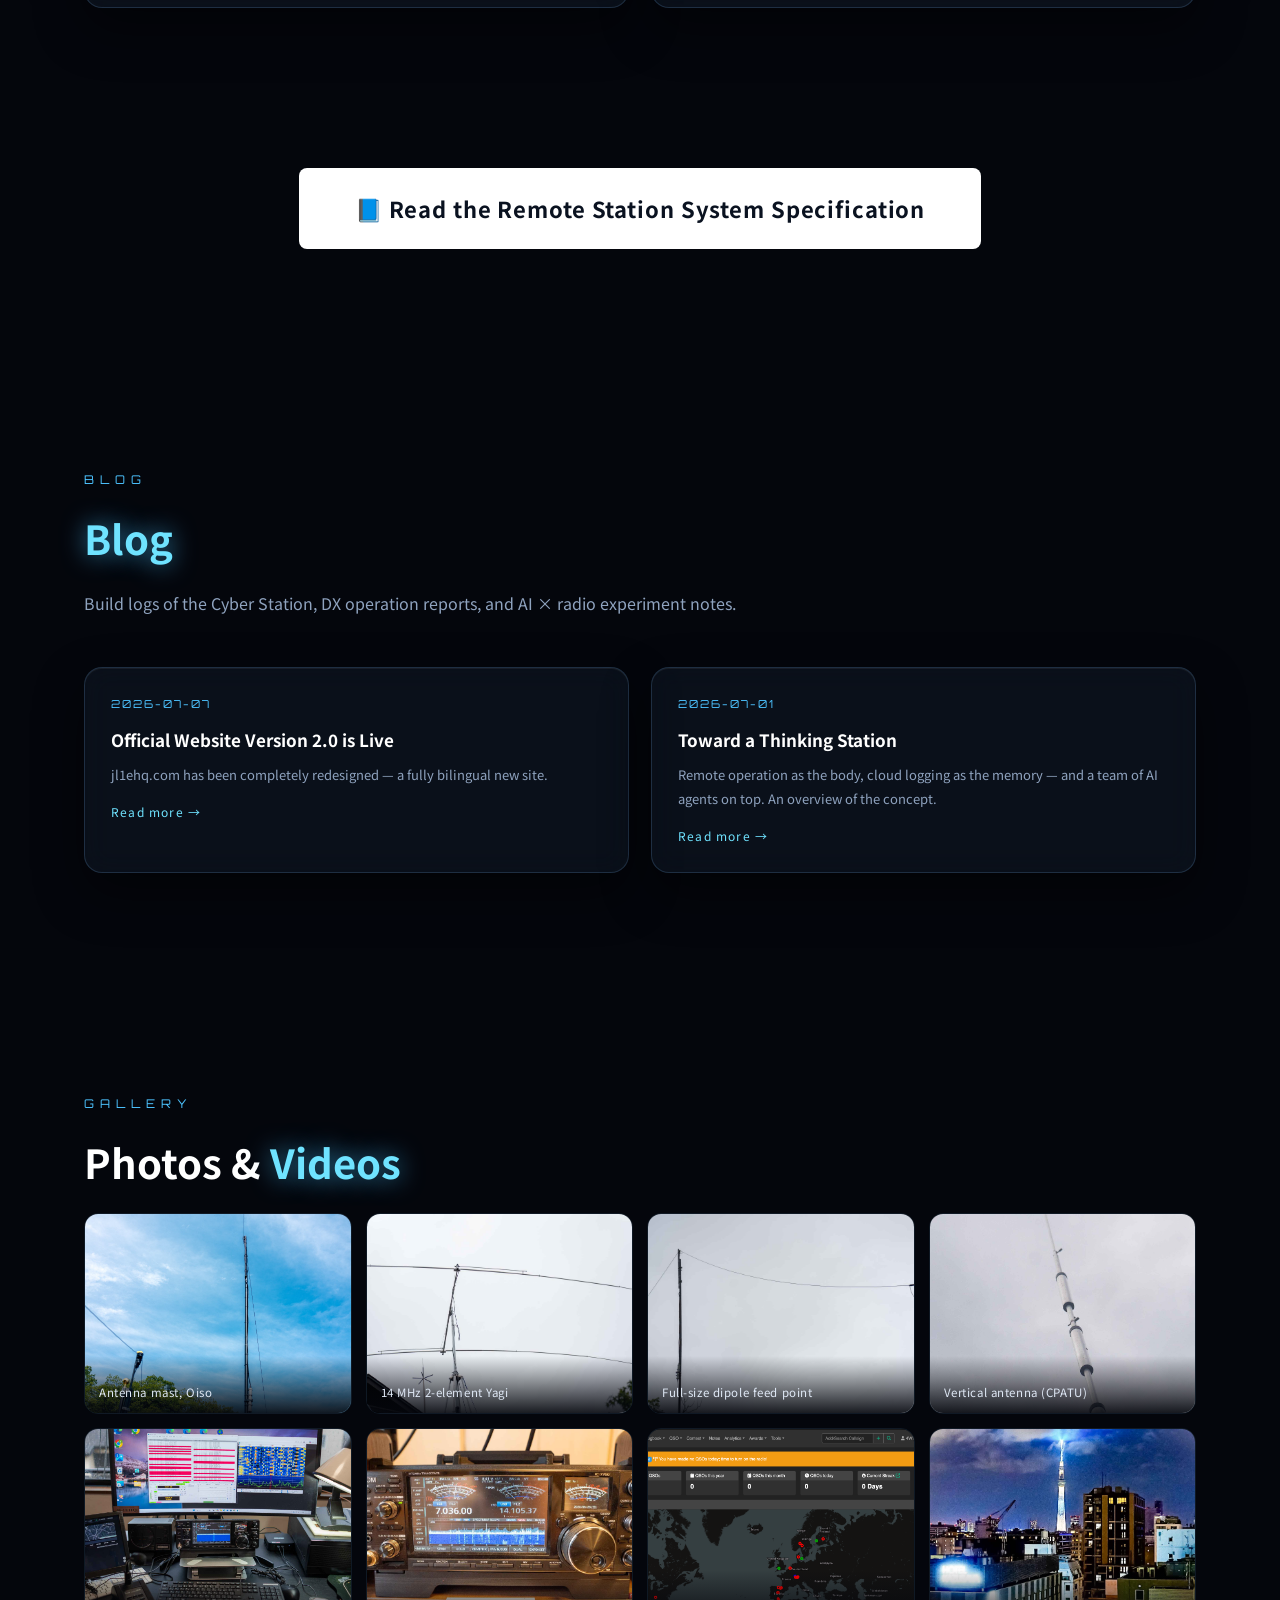
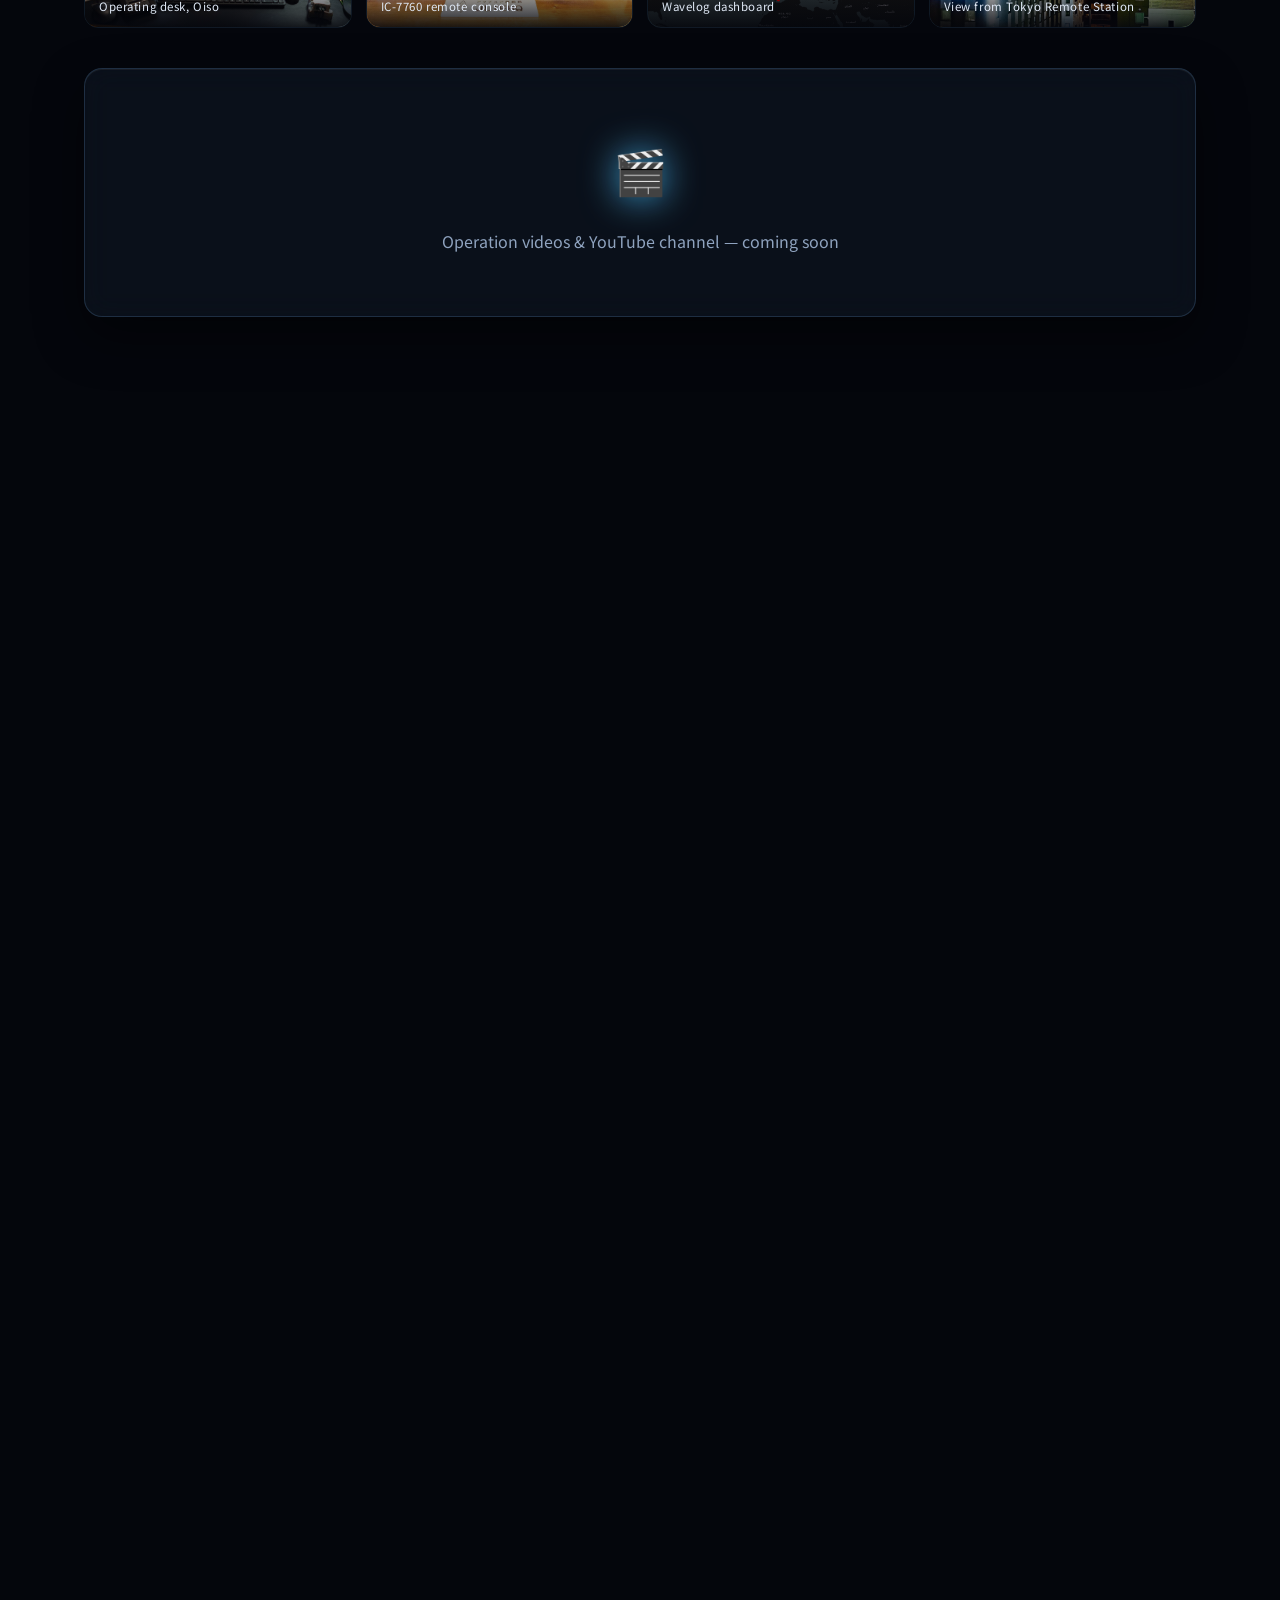
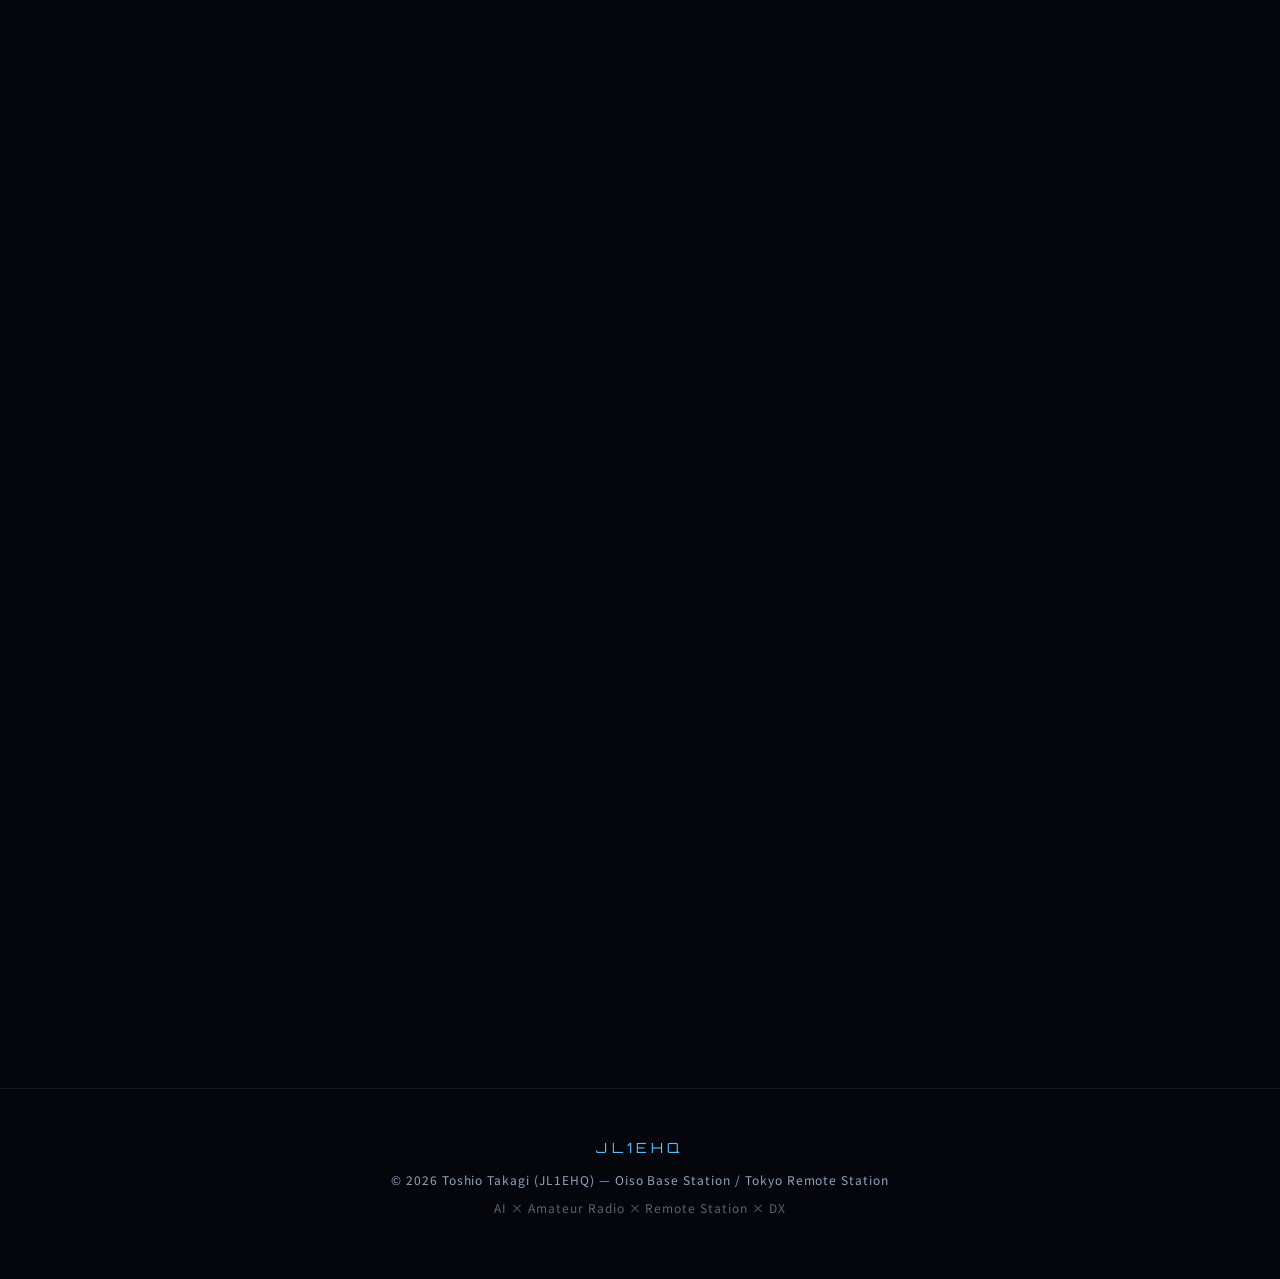
==== commit 89d6d8c6: "サイト更新" ====
--- a/index.html
+++ b/index.html
@@ -22,6 +22,7 @@
 <link rel="preconnect" href="https://fonts.gstatic.com" crossorigin>
 <link href="https://fonts.googleapis.com/css2?family=Orbitron:wght@500;700;800&family=Audiowide&family=Noto+Sans+JP:wght@400;500;700&display=swap" rel="stylesheet">
 <link rel="stylesheet" href="assets/v2.css">
+<link rel="stylesheet" href="assets/photo.css">
 <script type="application/ld+json">
 {"@context":"https://schema.org","@type":"WebSite","name":"JL1EHQ Official Website","url":"https://jl1ehq.com/","description":"AI × Amateur Radio × Remote Station × DX","author":{"@type":"Person","name":"Toshio Takagi","alternateName":"JL1EHQ"}}
 </script>
@@ -37,6 +38,7 @@
       <a href="spec.html"><span class="ja">仕様書</span><span class="en">SPEC</span></a>
       <a href="#blog">BLOG</a>
       <a href="#gallery">GALLERY</a>
+      <a href="photo.html">PHOTO</a>
       <a href="#wavelog">WAVELOG</a>
       <a href="#contact">CONTACT</a>
     </nav>
@@ -128,6 +130,23 @@
       <div class="icon">🎬</div>
       <p style="color:var(--text-dim)"><span class="ja">運用動画・YouTube チャンネルは近日公開</span><span class="en">Operation videos &amp; YouTube channel — coming soon</span></p>
     </div>
+  </div>
+</section>
+
+<!-- ================= OFF DUTY / PHOTO ================= -->
+<section id="photo">
+  <div class="sec-label reveal">OFF DUTY</div>
+  <h2 class="sec-title reveal"><span class="ja">骨休めの<span class="accent">ファインダー</span></span><span class="en">The Off-Duty <span class="accent">Viewfinder</span></span></h2>
+  <p class="sec-lead reveal"><span class="ja">無線とは別の、もうひとつの趣味＝カメラ。リグの前を離れて北海道を歩き、レンズ越しにしか見えないものを探しています。</span><span class="en">My other hobby, away from the radio: the camera. Walking in Hokkaido, looking for what only shows up through a lens.</span></p>
+  <div class="offduty-grid reveal">
+    <a href="photo.html"><img src="images/photobook/oronko-13-thumb.jpg" alt="" loading="lazy"></a>
+    <a href="photo.html"><img src="images/photobook/oronko-09-thumb.jpg" alt="" loading="lazy"></a>
+    <a href="photo.html"><img src="images/photobook/oronko-10-thumb.jpg" alt="" loading="lazy"></a>
+    <a href="photo.html"><img src="images/photobook/oronko-06-thumb.jpg" alt="" loading="lazy"></a>
+    <a href="photo.html"><img src="images/photobook/oronko-15-thumb.jpg" alt="" loading="lazy"></a>
+  </div>
+  <div class="spec-link reveal" style="margin-top:0">
+    <a class="btn btn-ghost" href="photo.html"><span class="ja">📷 ORONKO PHOTO BOOK を見る</span><span class="en">📷 View the ORONKO PHOTO BOOK</span></a>
   </div>
 </section>
 
--- a/assets/photo.css
+++ b/assets/photo.css
@@ -0,0 +1,127 @@
+/* ============================================================
+   JL1EHQ Official Website — PHOTO page extensions
+   Another hobby: camera. Off-duty photographs from Hokkaido.
+   ============================================================ */
+
+/* ---- hero ---- */
+.ph-hero {
+  background: radial-gradient(ellipse at 50% -10%, rgba(47,124,255,.20), transparent 62%), var(--bg);
+  text-align: center;
+  padding: 140px 22px 66px;
+  border-bottom: 1px solid rgba(120,190,255,.12);
+}
+.ph-hero .kicker {
+  color: var(--glow); font-family: "Orbitron", sans-serif;
+  font-size: 11px; letter-spacing: .38em; margin-bottom: 18px;
+}
+.ph-hero h1 {
+  color: #fff; font-size: clamp(26px, 5vw, 46px);
+  letter-spacing: .08em; margin-bottom: 18px; font-weight: 700;
+}
+.ph-hero h1 .accent { color: var(--cyan); text-shadow: 0 0 24px rgba(77,195,255,.7); }
+.ph-hero .lead {
+  color: var(--text-dim); font-size: 14.5px;
+  max-width: 720px; margin: 0 auto;
+}
+.ph-hero .tags { margin-top: 30px; display: flex; flex-wrap: wrap; gap: 10px; justify-content: center; }
+.ph-hero .tags span {
+  border: 1px solid var(--glass-border); background: var(--glass);
+  backdrop-filter: blur(10px); border-radius: 999px;
+  padding: 7px 18px; font-size: 11.5px; letter-spacing: .18em; color: var(--cyan);
+  font-family: "Orbitron", sans-serif;
+}
+
+/* ---- collection ---- */
+.collection { margin-bottom: 90px; }
+.col-head { margin-bottom: 30px; }
+.col-no {
+  font-family: "Orbitron", sans-serif; color: var(--gold);
+  font-size: 11px; letter-spacing: .34em; margin-bottom: 10px;
+}
+.col-head h2 { color: #fff; font-size: clamp(21px, 3.4vw, 30px); font-weight: 700; margin-bottom: 6px; }
+.col-head .en-name {
+  color: var(--glow); font-family: "Orbitron", sans-serif;
+  font-size: 10.5px; letter-spacing: .22em; margin-bottom: 16px;
+}
+.col-head .col-lead { color: var(--text-dim); font-size: 14px; max-width: 760px; margin-bottom: 14px; }
+.col-head .col-meta {
+  color: var(--cyan); font-size: 12px; letter-spacing: .08em;
+  padding-top: 14px; border-top: 1px solid rgba(120,190,255,.15);
+}
+
+/* ---- photo grid (square) ---- */
+.photo-grid {
+  display: grid; gap: 14px;
+  grid-template-columns: repeat(auto-fill, minmax(210px, 1fr));
+}
+.p-item {
+  position: relative; padding: 0; margin: 0; width: 100%;
+  border: 1px solid rgba(120,190,255,.12); border-radius: 14px;
+  overflow: hidden; cursor: zoom-in; background: var(--bg-2);
+  aspect-ratio: 1/1; display: block; transition: .35s;
+}
+.p-item:hover { border-color: rgba(120,190,255,.42); box-shadow: 0 0 34px rgba(47,124,255,.18); }
+.p-item img { width: 100%; height: 100%; object-fit: cover; transition: .55s; }
+.p-item:hover img { transform: scale(1.06); }
+.p-item:focus-visible { outline: 2px solid var(--glow); outline-offset: 3px; }
+.p-item .cap {
+  position: absolute; inset: auto 0 0 0; padding: 28px 14px 11px;
+  background: linear-gradient(transparent, rgba(4,6,12,.92));
+  color: var(--text); font-size: 11.5px; letter-spacing: .05em;
+  text-align: left; line-height: 1.5;
+}
+@media (max-width: 560px) {
+  .photo-grid { grid-template-columns: repeat(2, 1fr); gap: 10px; }
+  .p-item .cap { font-size: 10.5px; padding: 22px 9px 8px; }
+}
+
+/* ---- lightbox (photo page) ---- */
+.ph-lb {
+  position: fixed; inset: 0; z-index: 300; background: #02040a;
+  display: none; align-items: center; justify-content: center;
+}
+.ph-lb.open { display: flex; }
+.ph-lb .stage {
+  display: flex; flex-direction: column; align-items: center; gap: 12px;
+  padding: 54px 0 44px; max-width: 96vw;
+}
+.ph-lb img {
+  max-width: 94vw; max-height: calc(100svh - 210px);
+  object-fit: contain; border-radius: 10px;
+  box-shadow: 0 0 90px rgba(47,124,255,.22);
+  animation: ph-in .35s ease both;
+}
+@keyframes ph-in { from { opacity: 0; transform: scale(.985);} to { opacity: 1; transform: none;} }
+.ph-lb .ph-cap { text-align: center; max-width: 62ch; padding: 0 18px; }
+.ph-lb .ph-cap .t { display: block; color: #fff; font-size: 15.5px; letter-spacing: .08em; margin-bottom: 4px; font-weight: 600; }
+.ph-lb .ph-cap .d { color: var(--text-dim); font-size: 13px; }
+.ph-lb .ph-count {
+  color: var(--glow); font-family: "Orbitron", sans-serif;
+  font-size: 11px; letter-spacing: .26em; opacity: .8;
+}
+.ph-btn {
+  position: fixed; background: var(--glass); border: 1px solid var(--glass-border);
+  color: var(--text); cursor: pointer; border-radius: 999px;
+  backdrop-filter: blur(8px); transition: .25s; line-height: 1;
+}
+.ph-btn:hover, .ph-btn:focus-visible { border-color: var(--glow); box-shadow: 0 0 18px rgba(77,195,255,.35); color: #fff; }
+.ph-close { top: 16px; right: 16px; padding: 9px 17px; font-size: 20px; }
+.ph-prev, .ph-next { top: 50%; transform: translateY(-50%); padding: 14px 19px; font-size: 22px; }
+.ph-prev { left: 14px; }
+.ph-next { right: 14px; }
+@media (max-width: 640px) {
+  .ph-prev, .ph-next { top: auto; bottom: 16px; transform: none; padding: 11px 17px; }
+  .ph-prev { left: 18px; } .ph-next { right: 18px; }
+  .ph-lb .stage { padding: 50px 0 74px; }
+  .ph-lb img { max-height: calc(100svh - 250px); }
+}
+
+/* ---- teaser strip used on index.html ---- */
+.offduty-grid {
+  display: grid; grid-template-columns: repeat(auto-fill, minmax(150px, 1fr)); gap: 12px;
+  margin-bottom: 30px;
+}
+.offduty-grid a { border-radius: 12px; overflow: hidden; border: 1px solid rgba(120,190,255,.12); aspect-ratio: 1/1; display: block; transition: .35s; }
+.offduty-grid a:hover { border-color: rgba(120,190,255,.42); box-shadow: 0 0 28px rgba(47,124,255,.18); }
+.offduty-grid img { width: 100%; height: 100%; object-fit: cover; transition: .5s; }
+.offduty-grid a:hover img { transform: scale(1.06); }
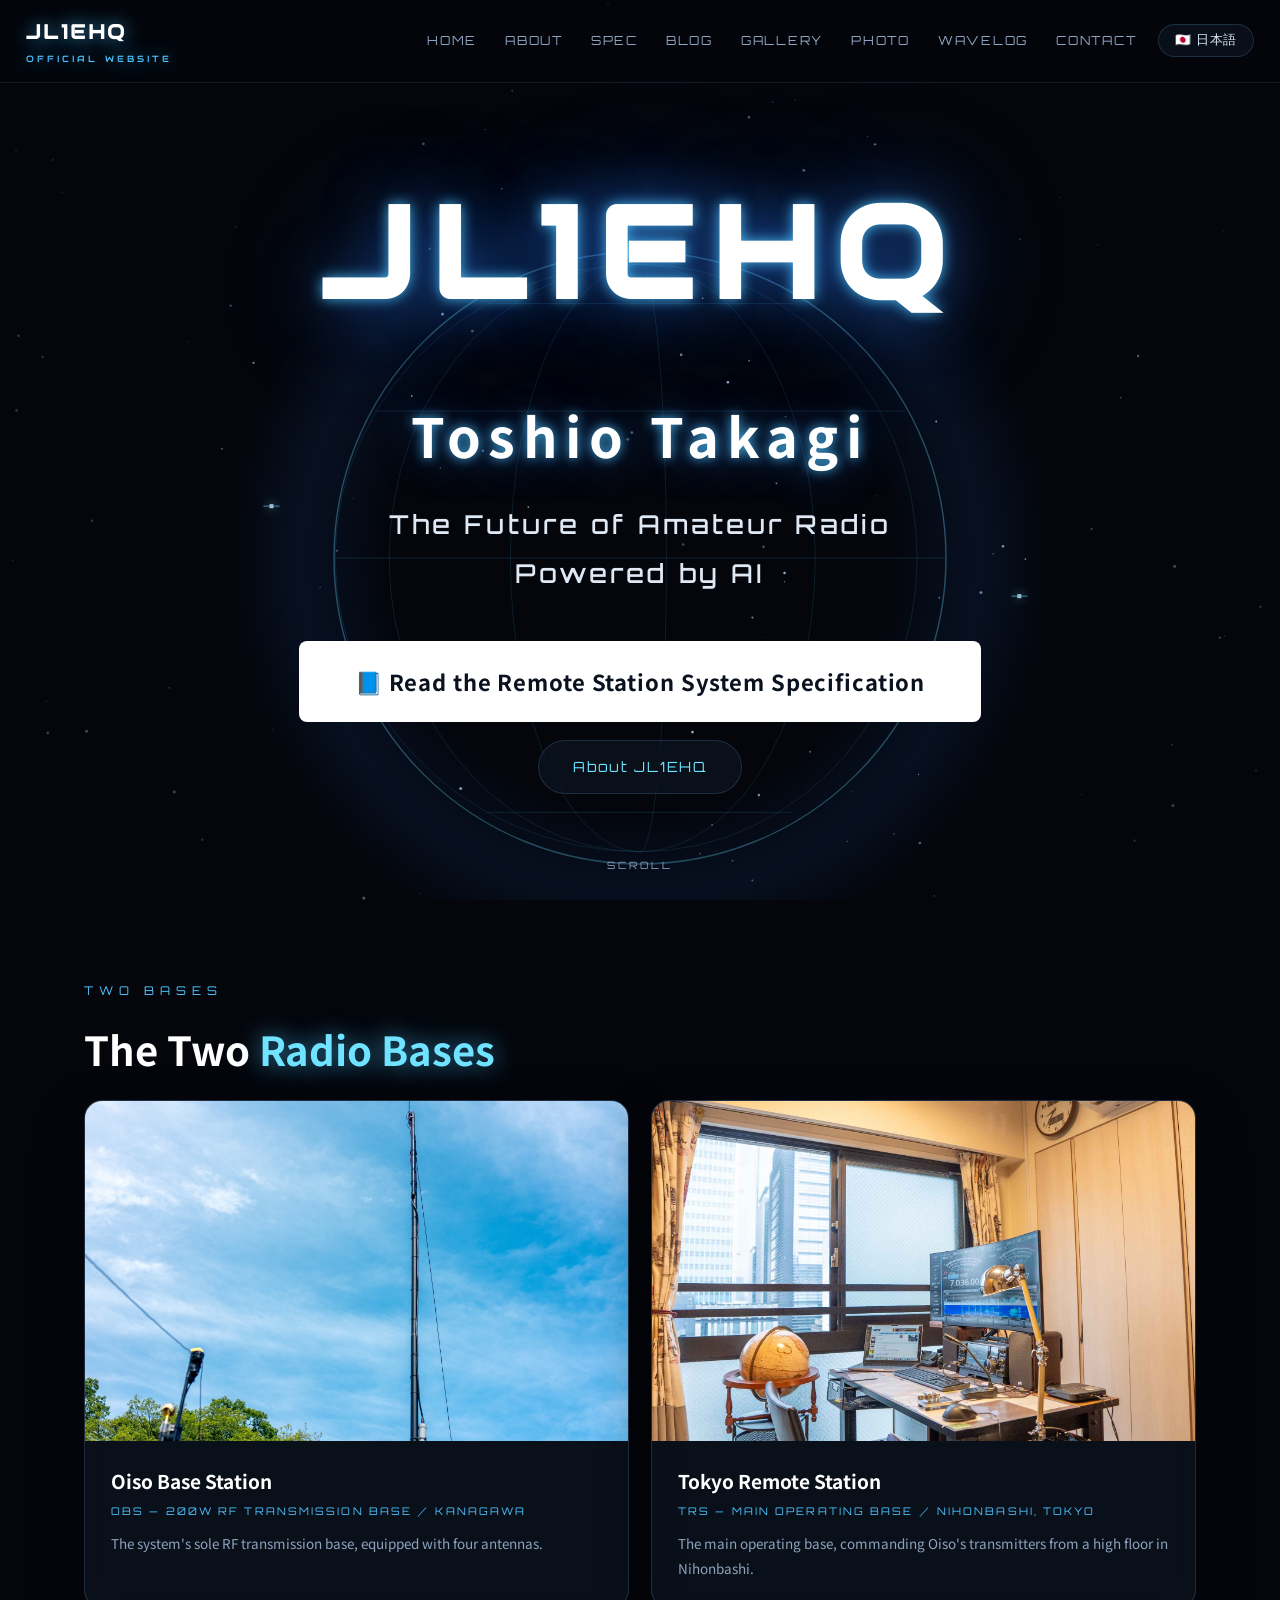
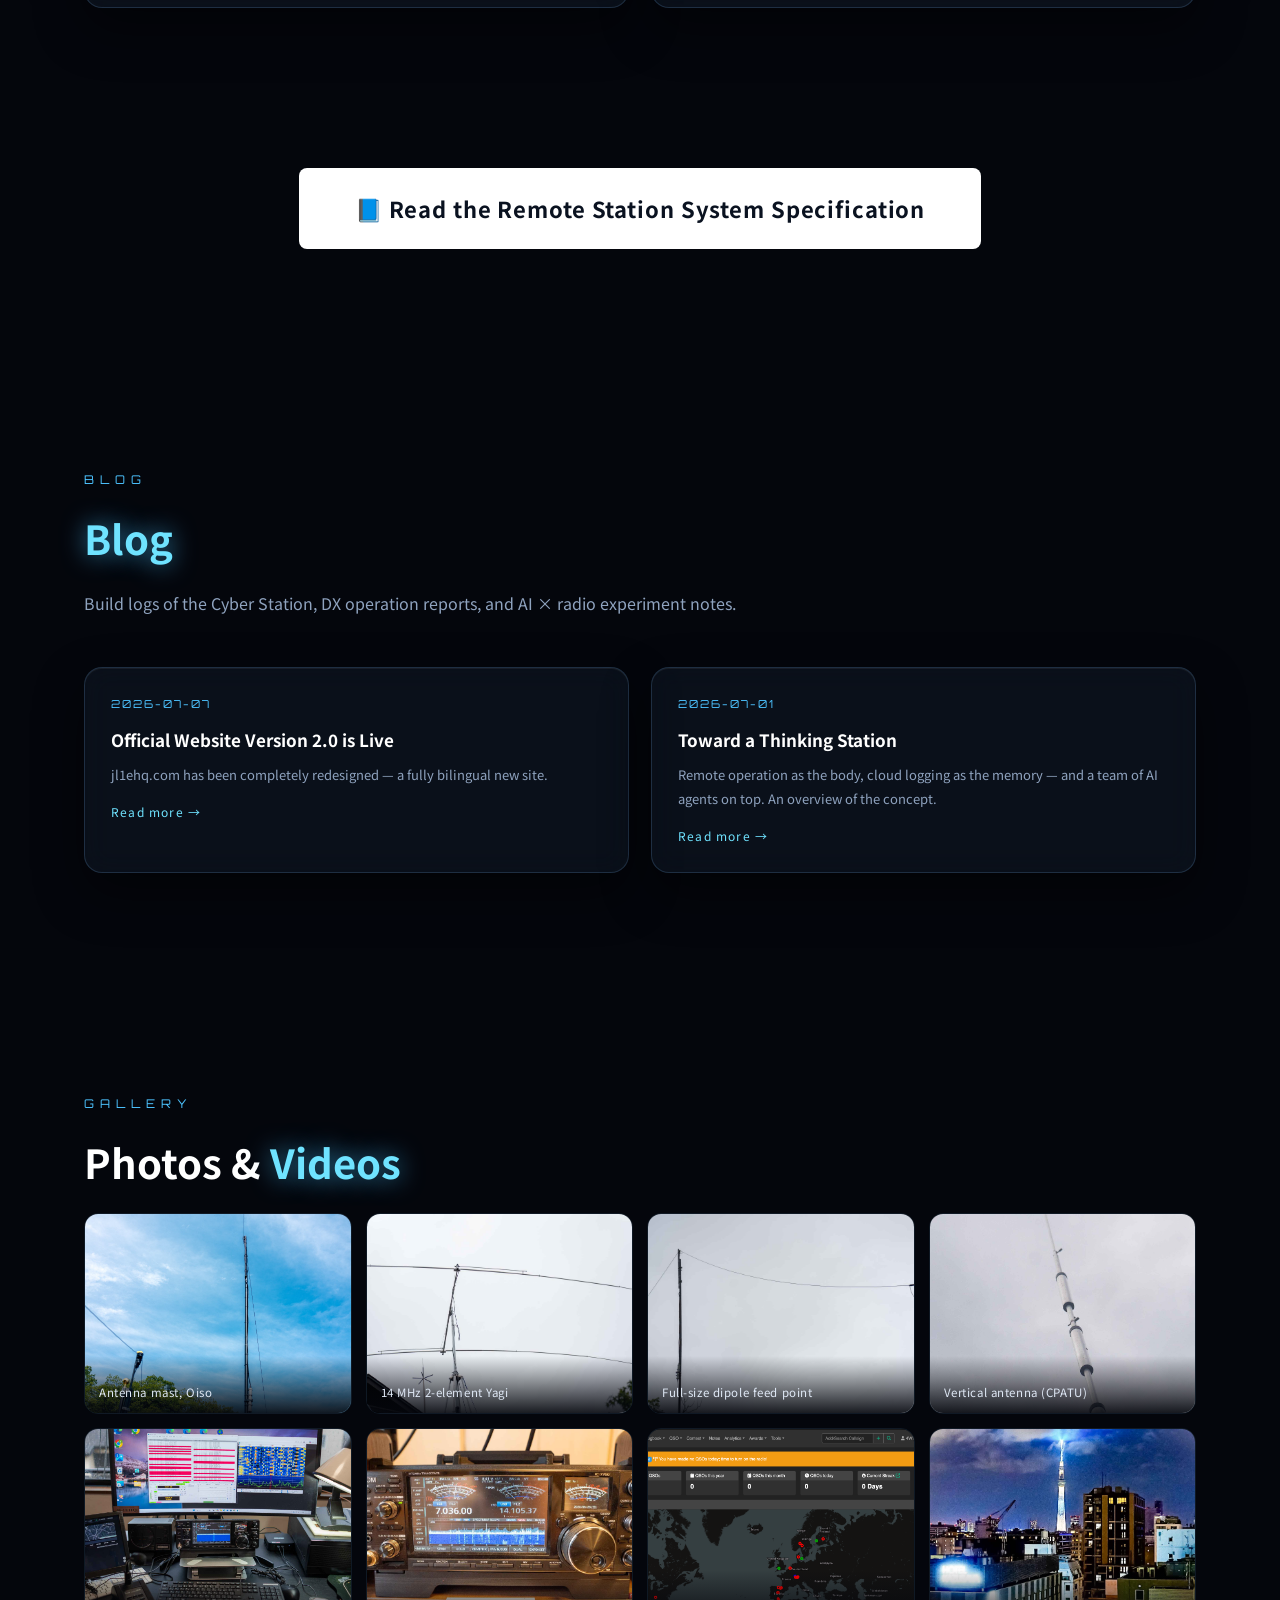
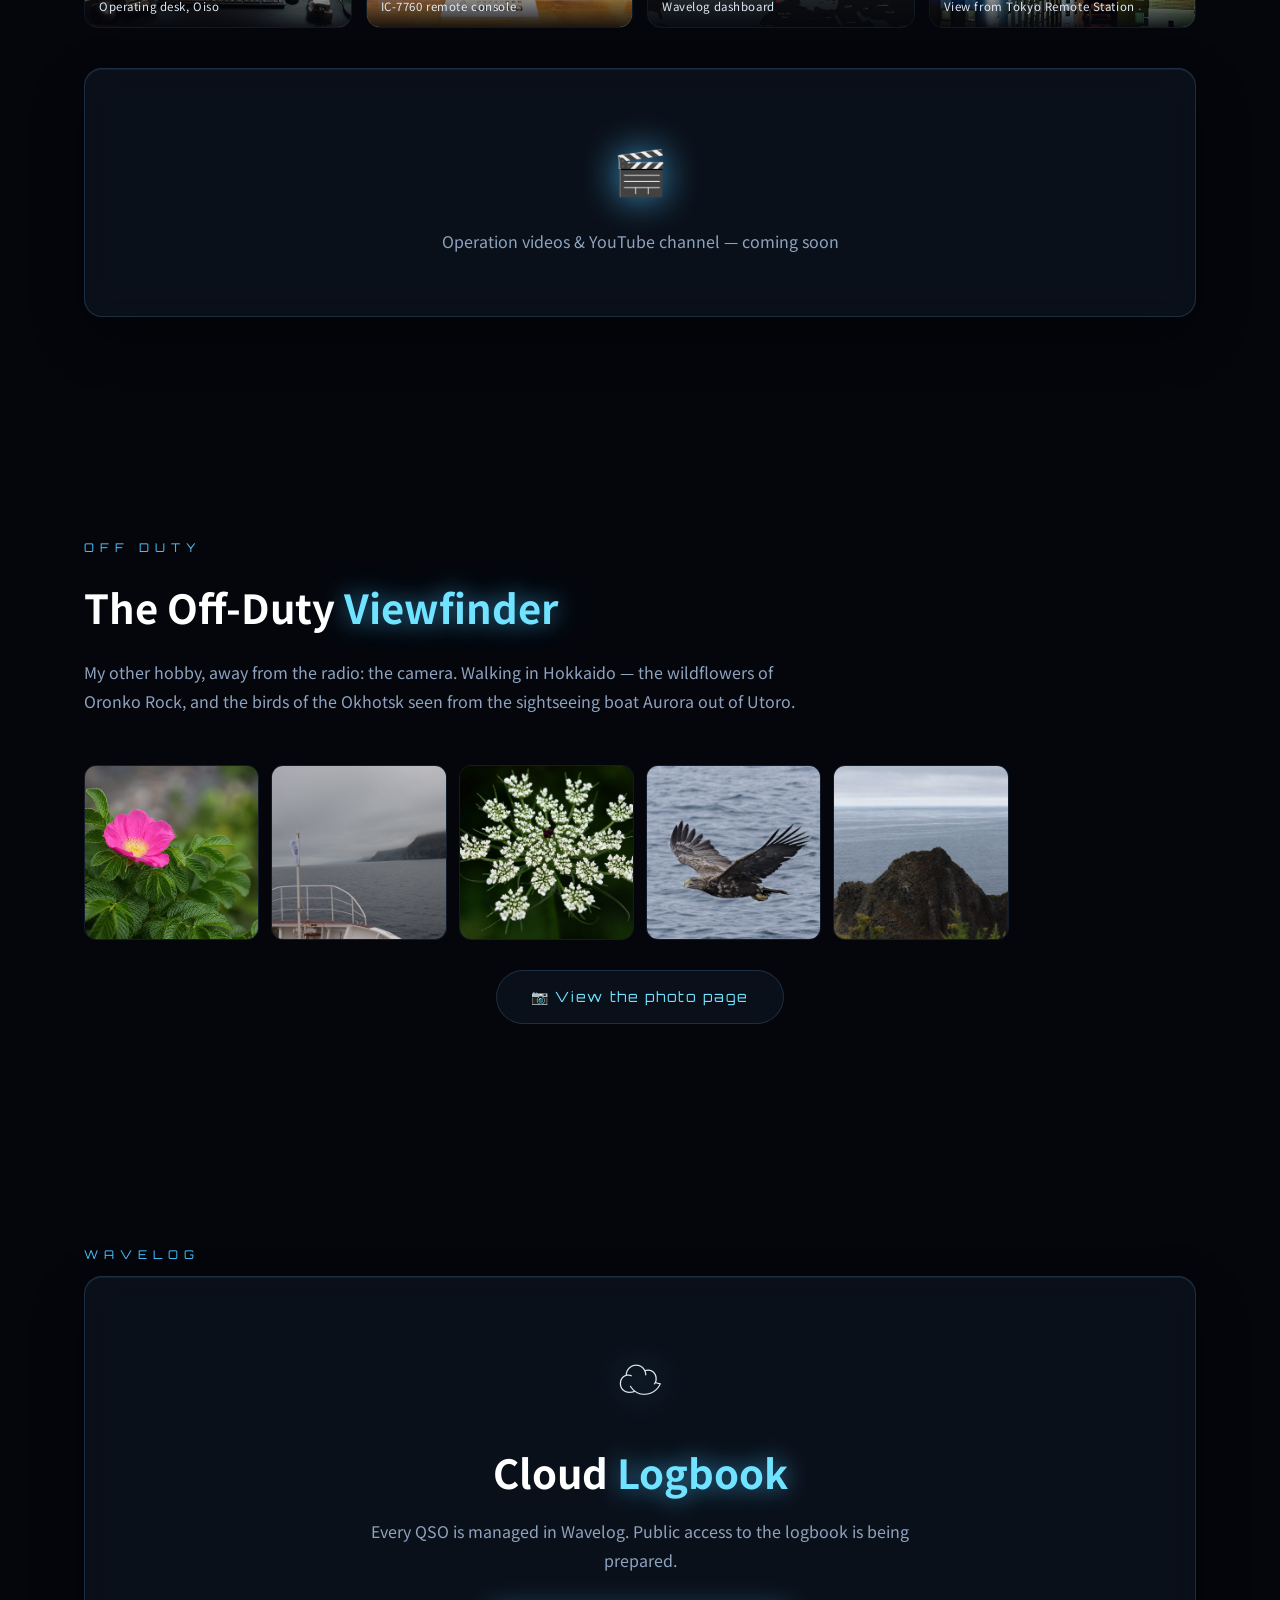
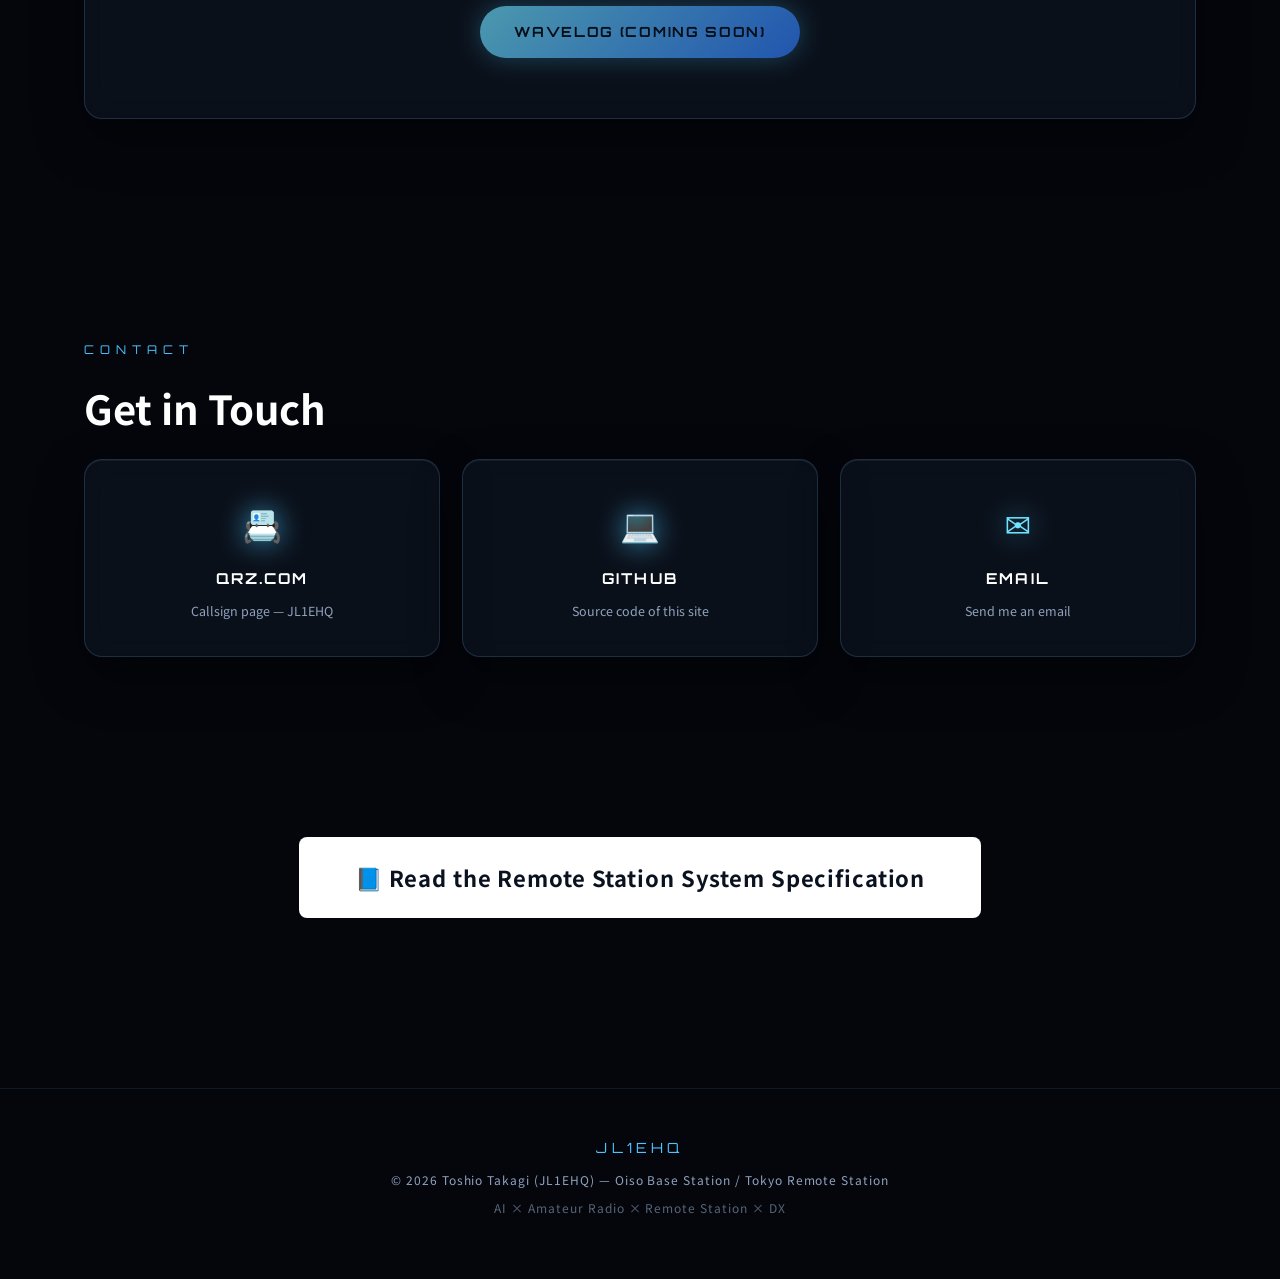
==== commit 3591a051: "PHOTOページに COLLECTION 02「オーロラ号 ウトロより出航」を追加（全22枚） - 出航（船首とオホーツクの断崖）と岩の岬の2枚を新規追加 - オホーツクの鳥5枚を本シリーズへ統合（o" ====
--- a/index.html
+++ b/index.html
@@ -137,16 +137,16 @@
 <section id="photo">
   <div class="sec-label reveal">OFF DUTY</div>
   <h2 class="sec-title reveal"><span class="ja">骨休めの<span class="accent">ファインダー</span></span><span class="en">The Off-Duty <span class="accent">Viewfinder</span></span></h2>
-  <p class="sec-lead reveal"><span class="ja">無線とは別の、もうひとつの趣味＝カメラ。リグの前を離れて北海道を歩き、レンズ越しにしか見えないものを探しています。</span><span class="en">My other hobby, away from the radio: the camera. Walking in Hokkaido, looking for what only shows up through a lens.</span></p>
+  <p class="sec-lead reveal"><span class="ja">無線とは別の、もうひとつの趣味＝カメラ。リグの前を離れて北海道を歩き、オロンコ岩の草花や、ウトロを出航した観光船オーロラ号から見たオホーツクの鳥たちを撮っています。</span><span class="en">My other hobby, away from the radio: the camera. Walking in Hokkaido — the wildflowers of Oronko Rock, and the birds of the Okhotsk seen from the sightseeing boat Aurora out of Utoro.</span></p>
   <div class="offduty-grid reveal">
     <a href="photo.html"><img src="images/photobook/oronko-13-thumb.jpg" alt="" loading="lazy"></a>
-    <a href="photo.html"><img src="images/photobook/oronko-09-thumb.jpg" alt="" loading="lazy"></a>
+    <a href="photo.html"><img src="images/photobook/aurora-01-thumb.jpg" alt="" loading="lazy"></a>
     <a href="photo.html"><img src="images/photobook/oronko-10-thumb.jpg" alt="" loading="lazy"></a>
-    <a href="photo.html"><img src="images/photobook/oronko-06-thumb.jpg" alt="" loading="lazy"></a>
+    <a href="photo.html"><img src="images/photobook/aurora-05-thumb.jpg" alt="" loading="lazy"></a>
     <a href="photo.html"><img src="images/photobook/oronko-15-thumb.jpg" alt="" loading="lazy"></a>
   </div>
   <div class="spec-link reveal" style="margin-top:0">
-    <a class="btn btn-ghost" href="photo.html"><span class="ja">📷 ORONKO PHOTO BOOK を見る</span><span class="en">📷 View the ORONKO PHOTO BOOK</span></a>
+    <a class="btn btn-ghost" href="photo.html"><span class="ja">📷 写真のページを見る</span><span class="en">📷 View the photo page</span></a>
   </div>
 </section>
 
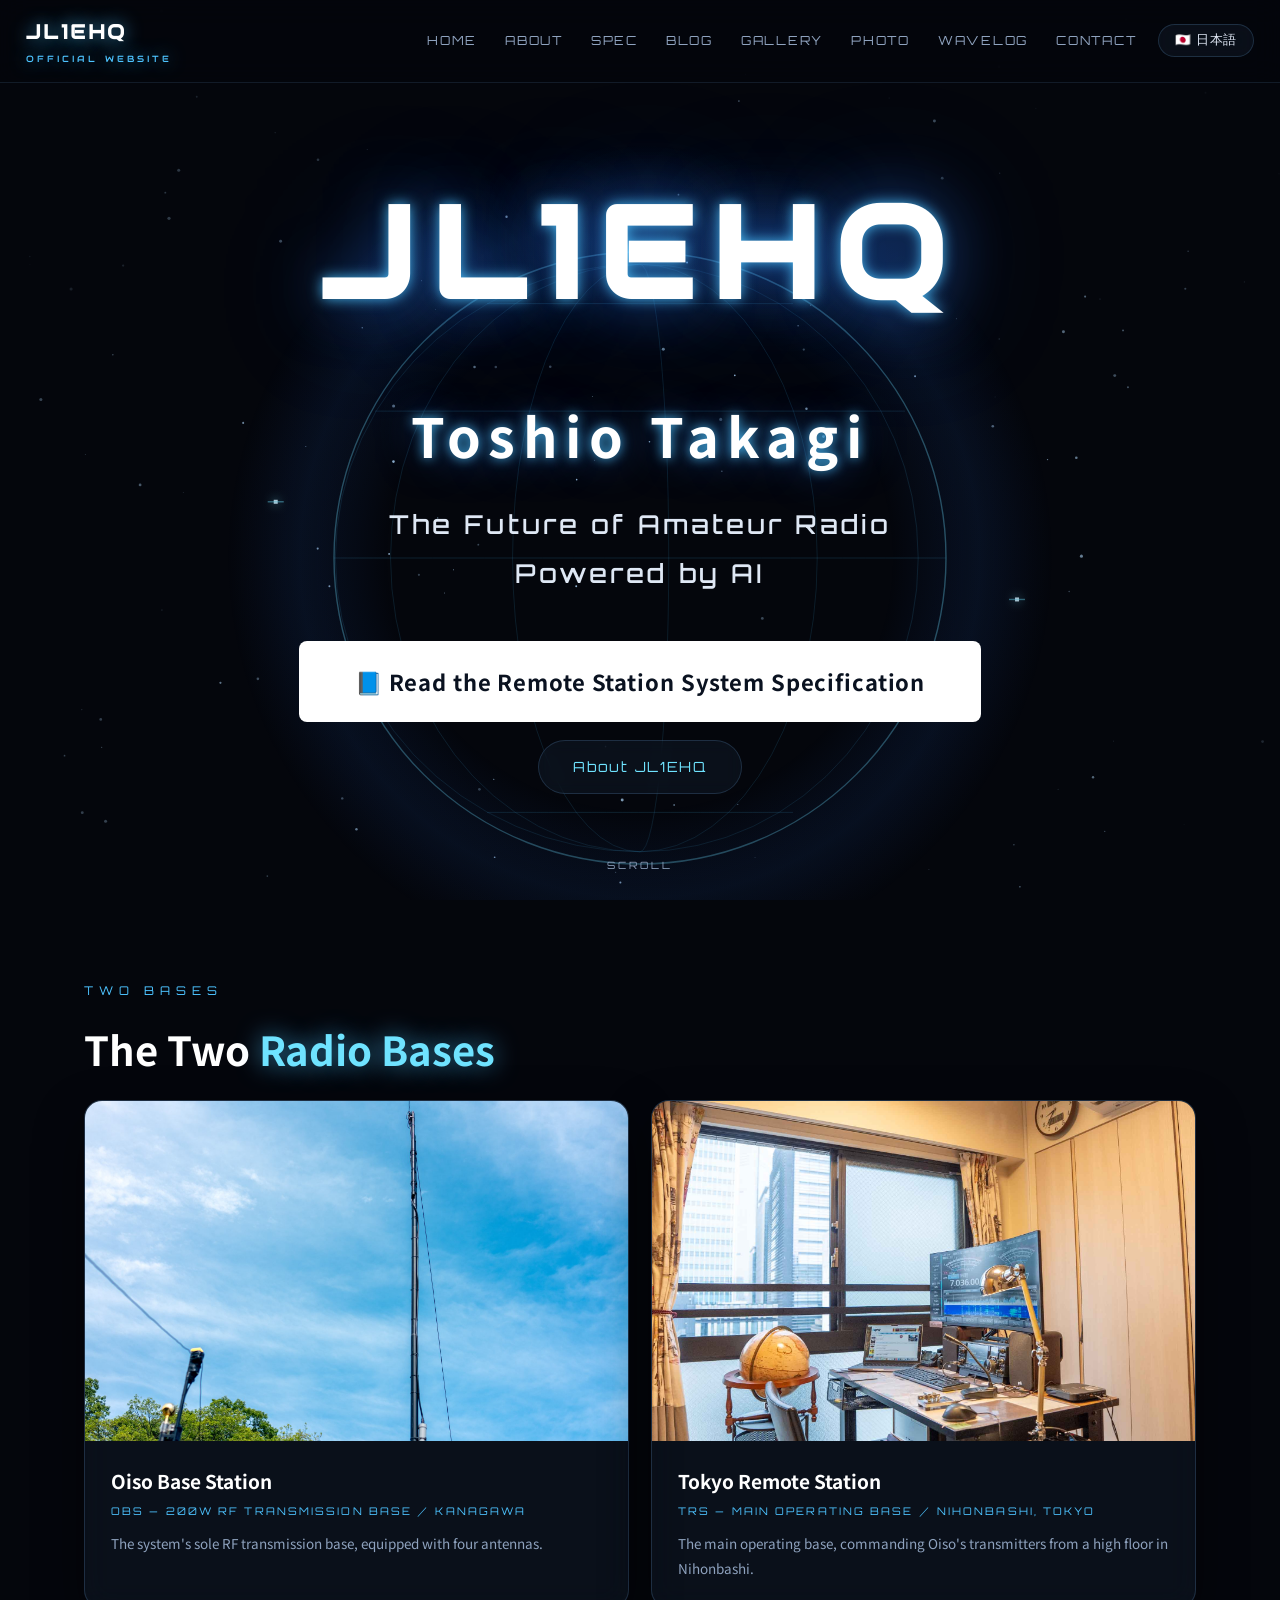
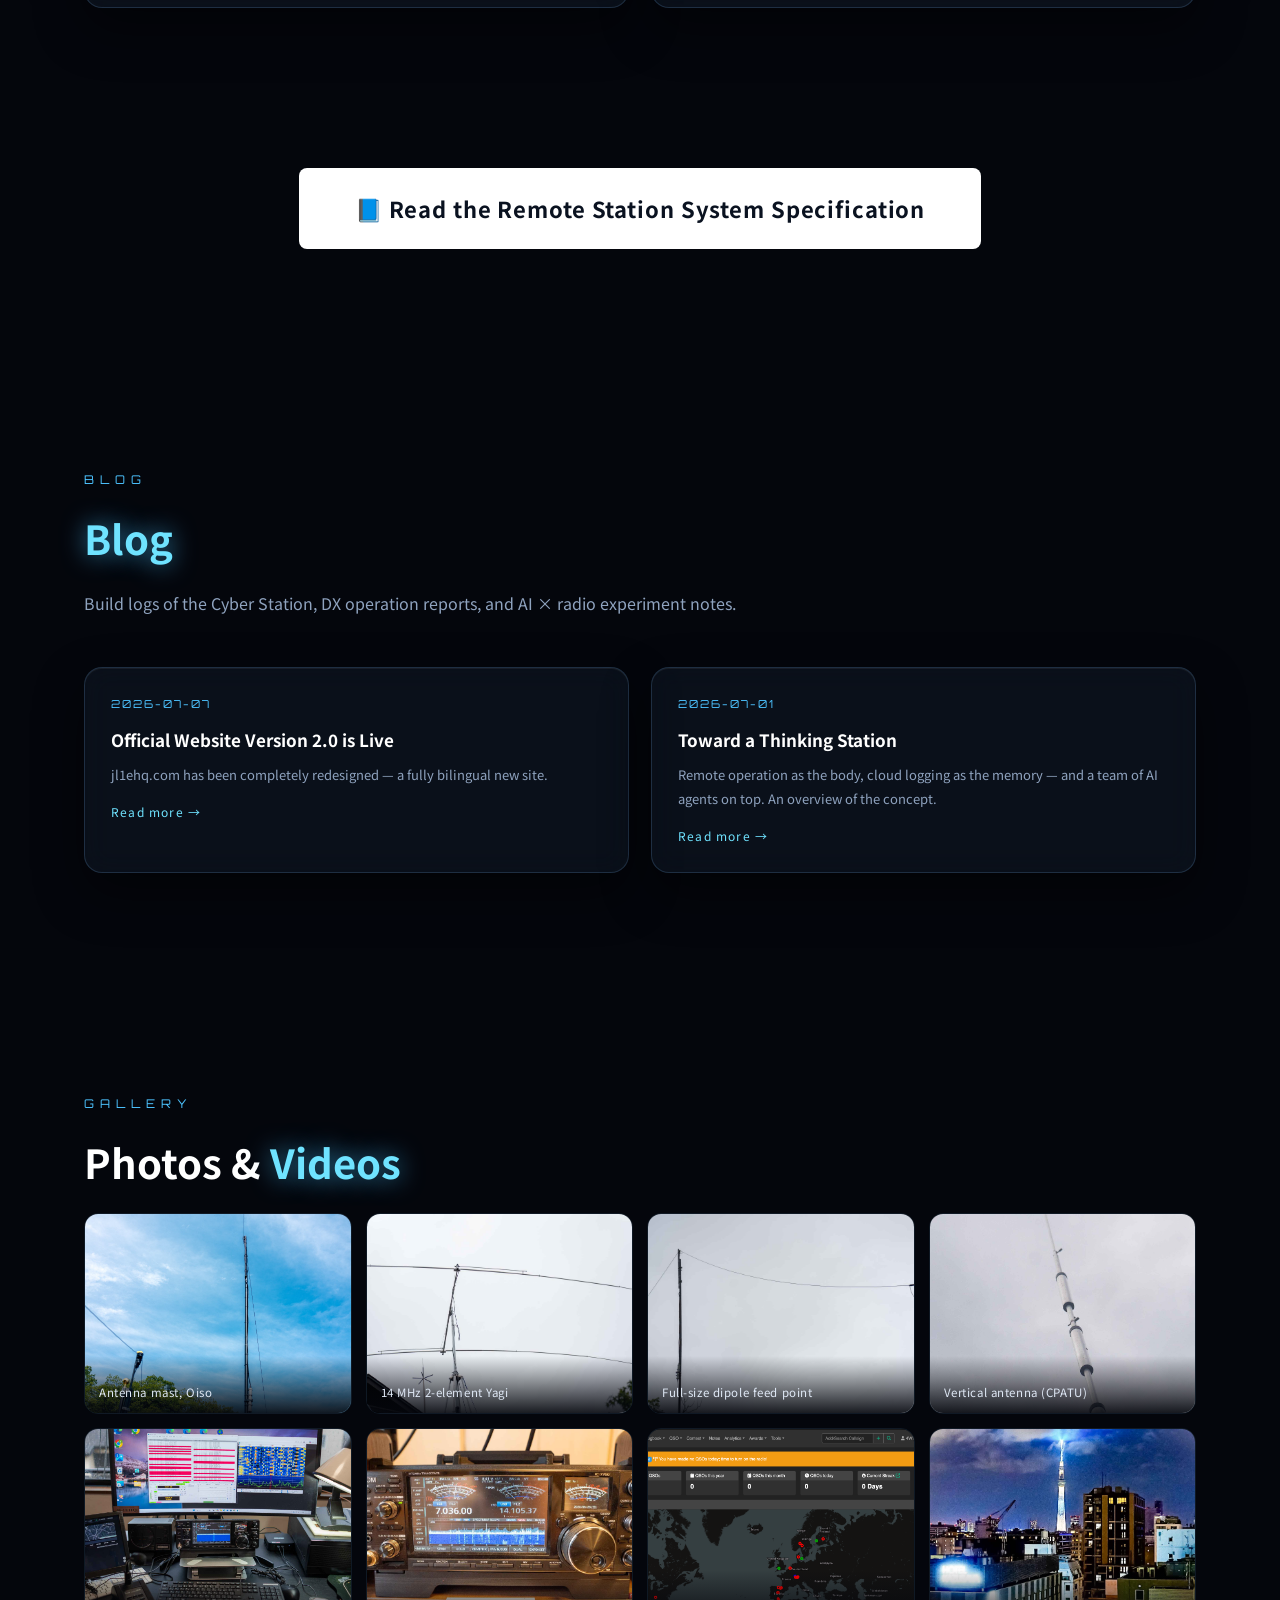
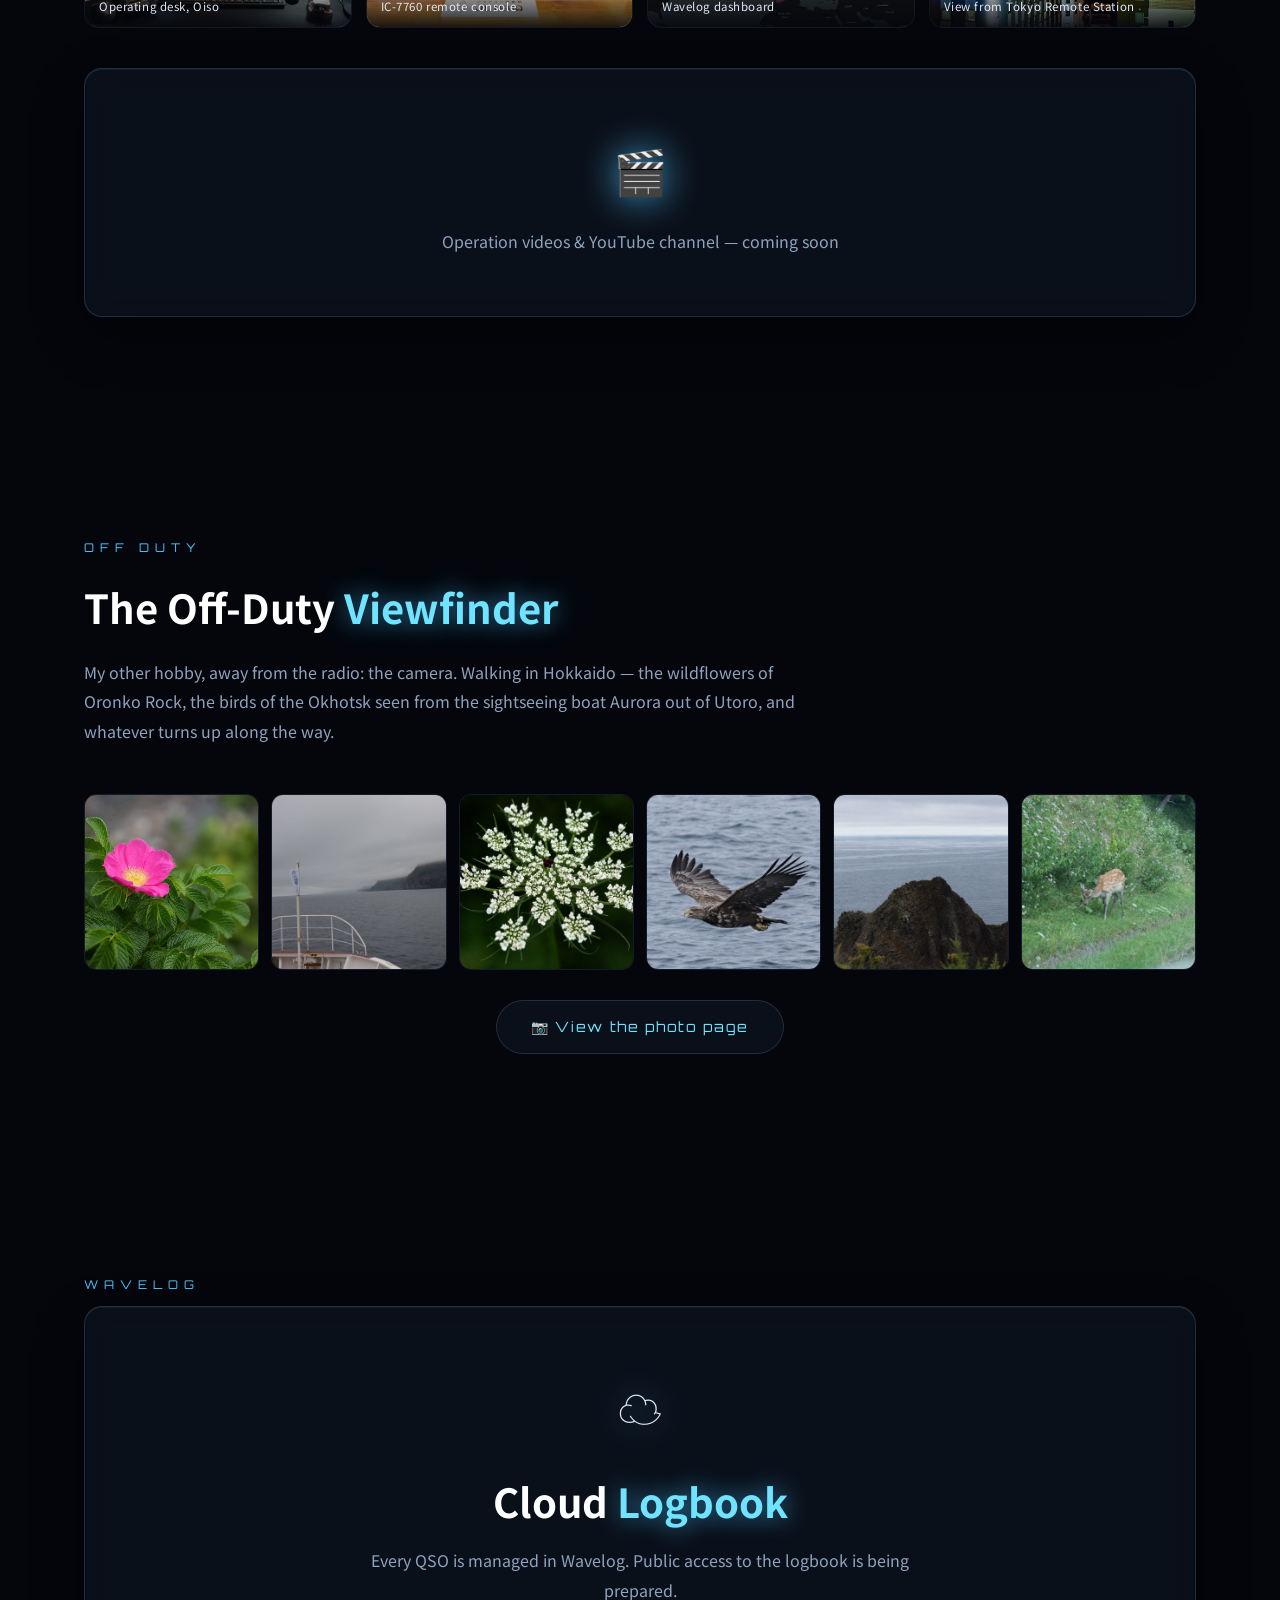
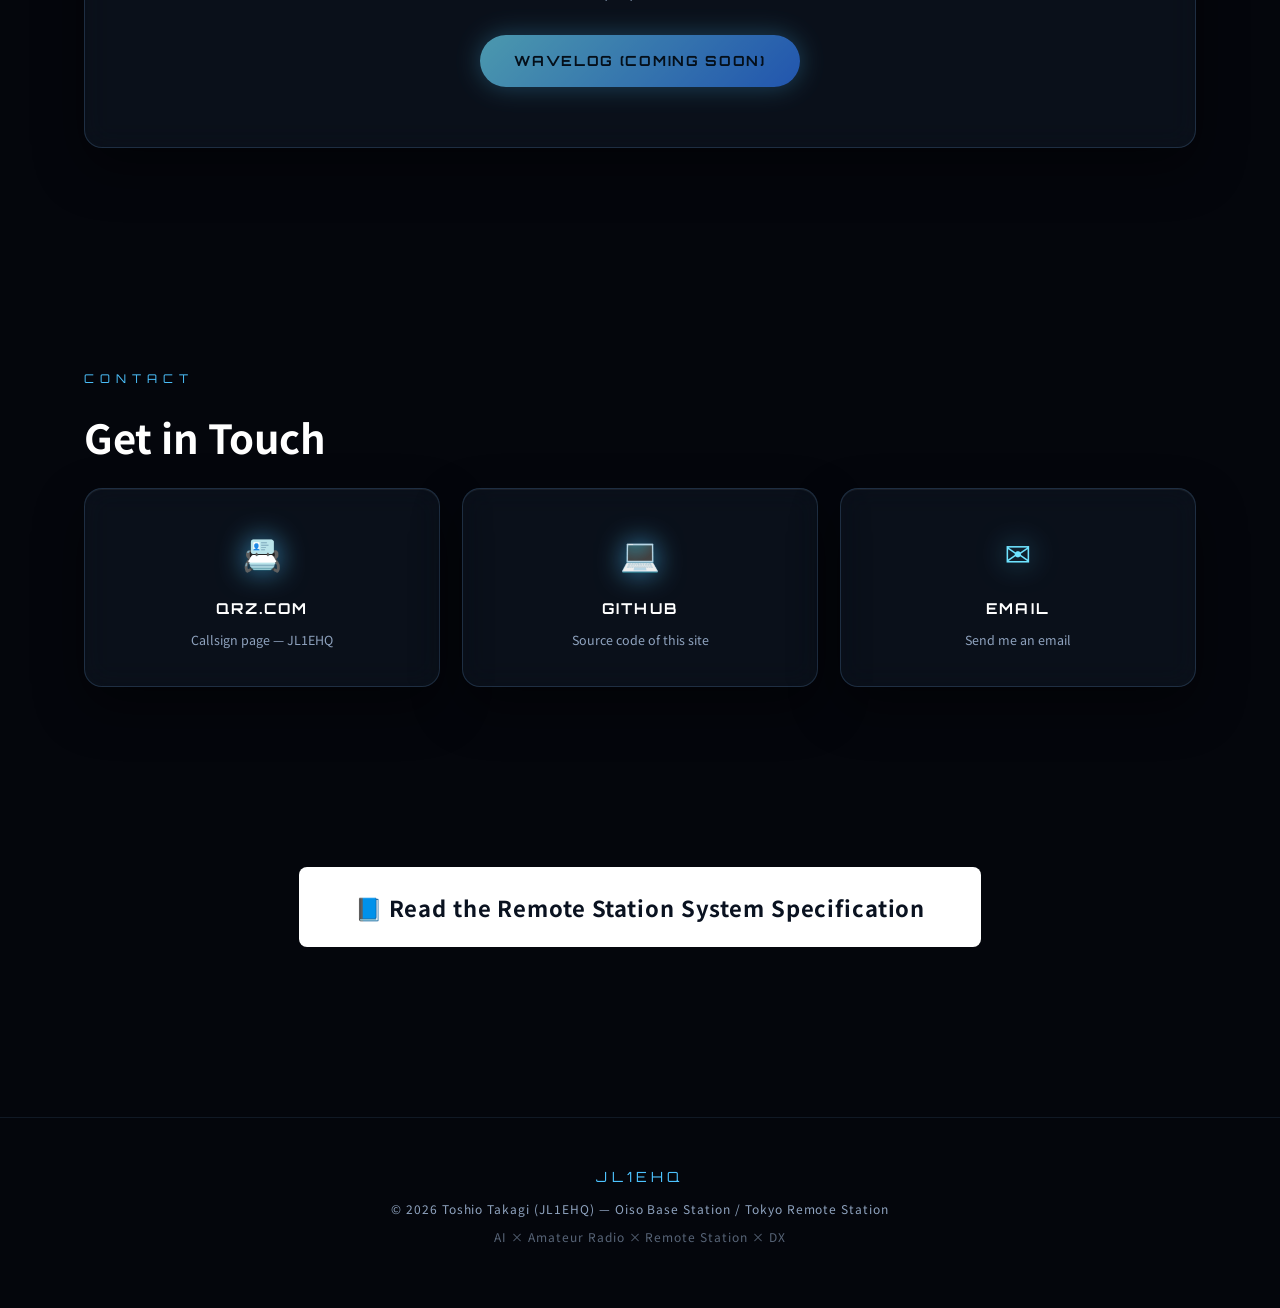
==== commit 11a1dcdd: "PHOTOページに COLLECTION 03「旅の途中」を追加（全28枚） - 女満別ゆきのプロペラ機、原生花園駅、小清水原生花園、エゾシカの子、   帰りの便の6枚を追加 - ヒーローの合計を28" ====
--- a/index.html
+++ b/index.html
@@ -137,13 +137,14 @@
 <section id="photo">
   <div class="sec-label reveal">OFF DUTY</div>
   <h2 class="sec-title reveal"><span class="ja">骨休めの<span class="accent">ファインダー</span></span><span class="en">The Off-Duty <span class="accent">Viewfinder</span></span></h2>
-  <p class="sec-lead reveal"><span class="ja">無線とは別の、もうひとつの趣味＝カメラ。リグの前を離れて北海道を歩き、オロンコ岩の草花や、ウトロを出航した観光船オーロラ号から見たオホーツクの鳥たちを撮っています。</span><span class="en">My other hobby, away from the radio: the camera. Walking in Hokkaido — the wildflowers of Oronko Rock, and the birds of the Okhotsk seen from the sightseeing boat Aurora out of Utoro.</span></p>
+  <p class="sec-lead reveal"><span class="ja">無線とは別の、もうひとつの趣味＝カメラ。リグの前を離れて北海道を歩き、オロンコ岩の草花、ウトロを出航した観光船オーロラ号から見たオホーツクの鳥たち、そして旅の途中の風景を撮っています。</span><span class="en">My other hobby, away from the radio: the camera. Walking in Hokkaido — the wildflowers of Oronko Rock, the birds of the Okhotsk seen from the sightseeing boat Aurora out of Utoro, and whatever turns up along the way.</span></p>
   <div class="offduty-grid reveal">
     <a href="photo.html"><img src="images/photobook/oronko-13-thumb.jpg" alt="" loading="lazy"></a>
     <a href="photo.html"><img src="images/photobook/aurora-01-thumb.jpg" alt="" loading="lazy"></a>
     <a href="photo.html"><img src="images/photobook/oronko-10-thumb.jpg" alt="" loading="lazy"></a>
     <a href="photo.html"><img src="images/photobook/aurora-05-thumb.jpg" alt="" loading="lazy"></a>
     <a href="photo.html"><img src="images/photobook/oronko-15-thumb.jpg" alt="" loading="lazy"></a>
+    <a href="photo.html"><img src="images/photobook/tabi-05-thumb.jpg" alt="" loading="lazy"></a>
   </div>
   <div class="spec-link reveal" style="margin-top:0">
     <a class="btn btn-ghost" href="photo.html"><span class="ja">📷 写真のページを見る</span><span class="en">📷 View the photo page</span></a>
